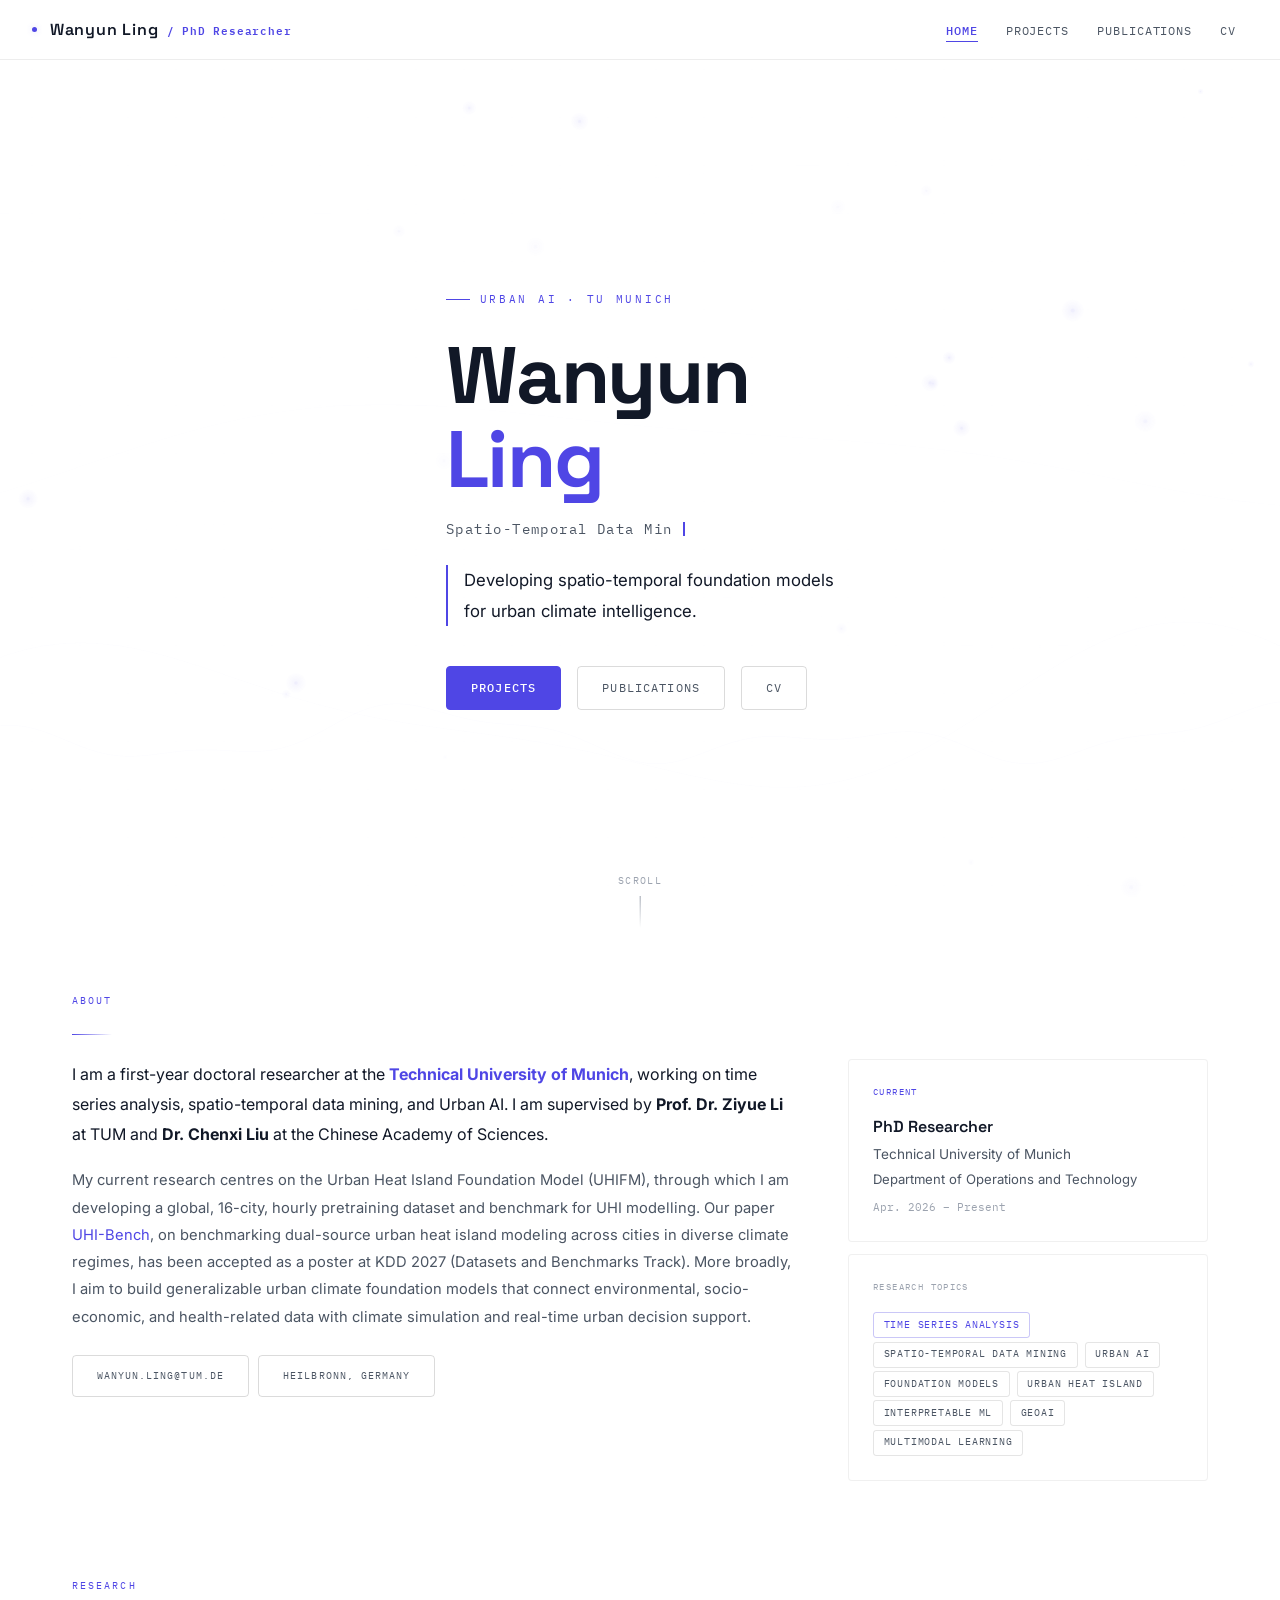
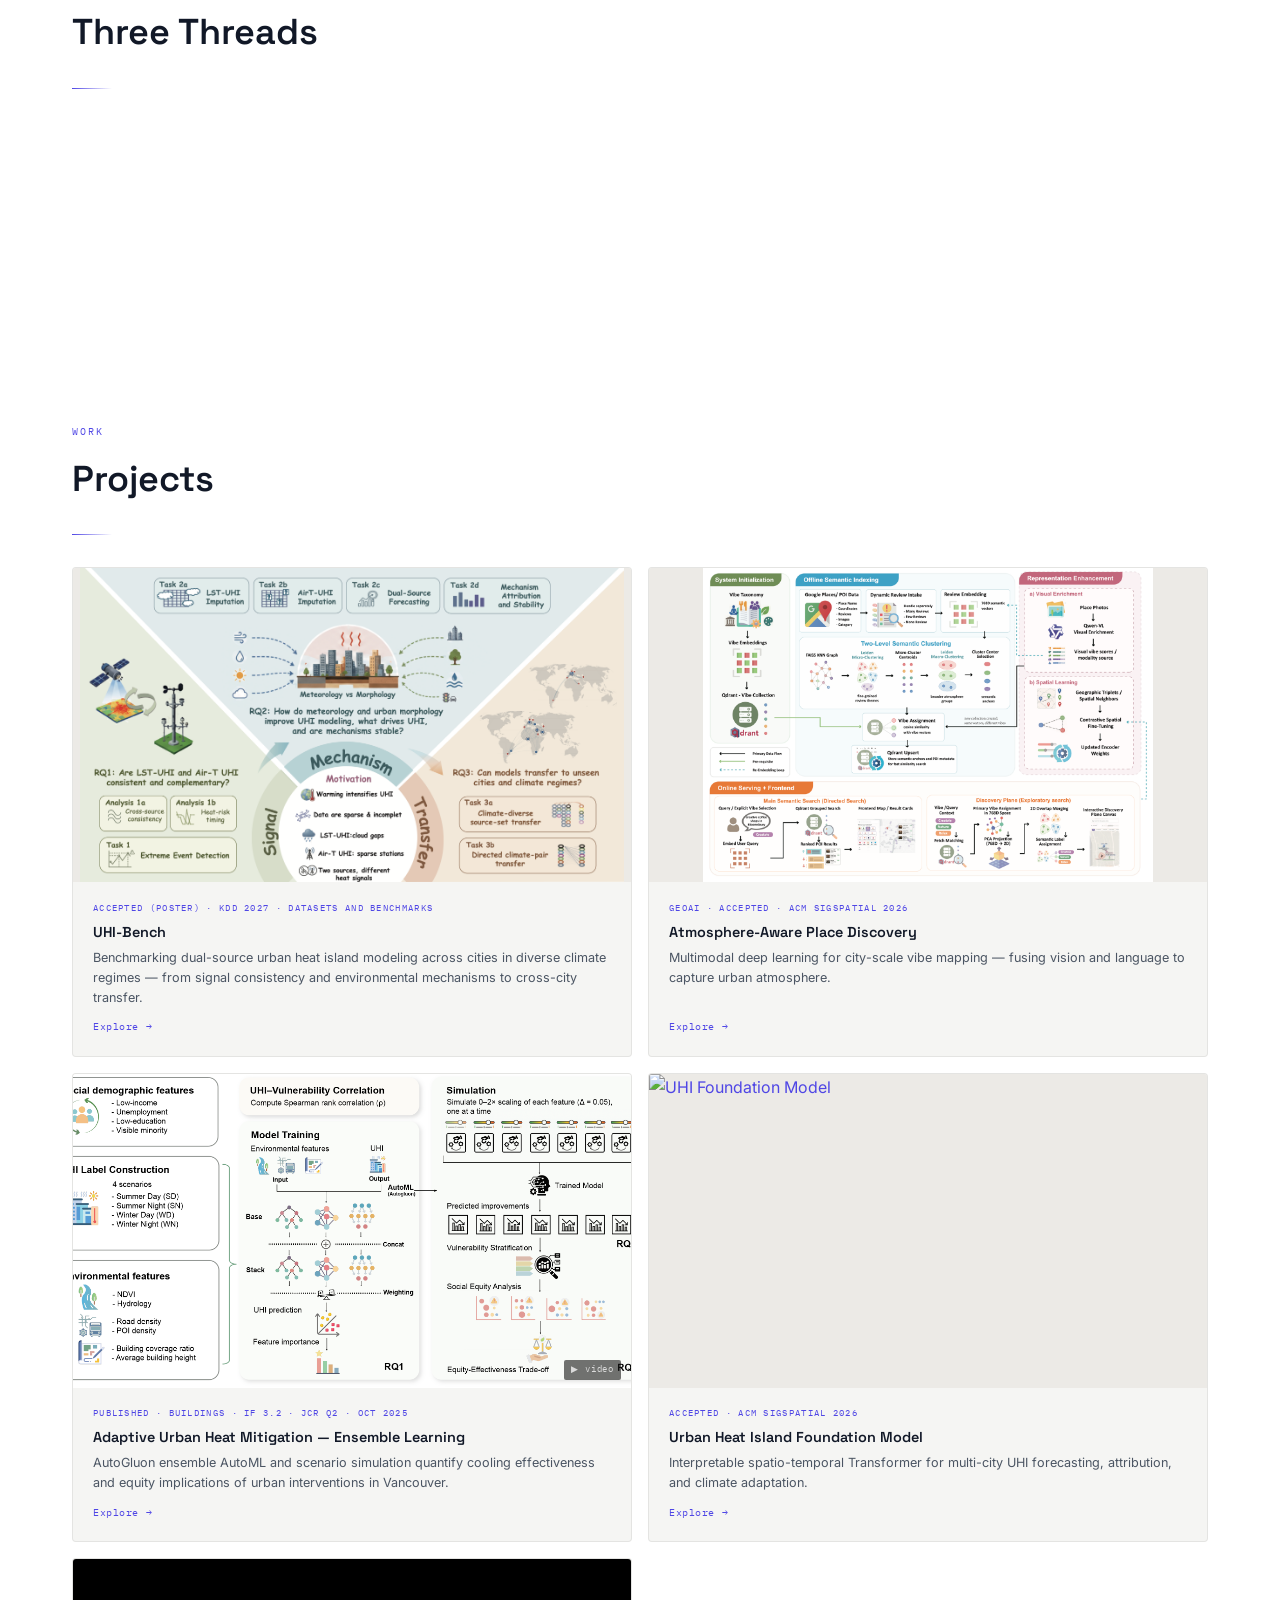
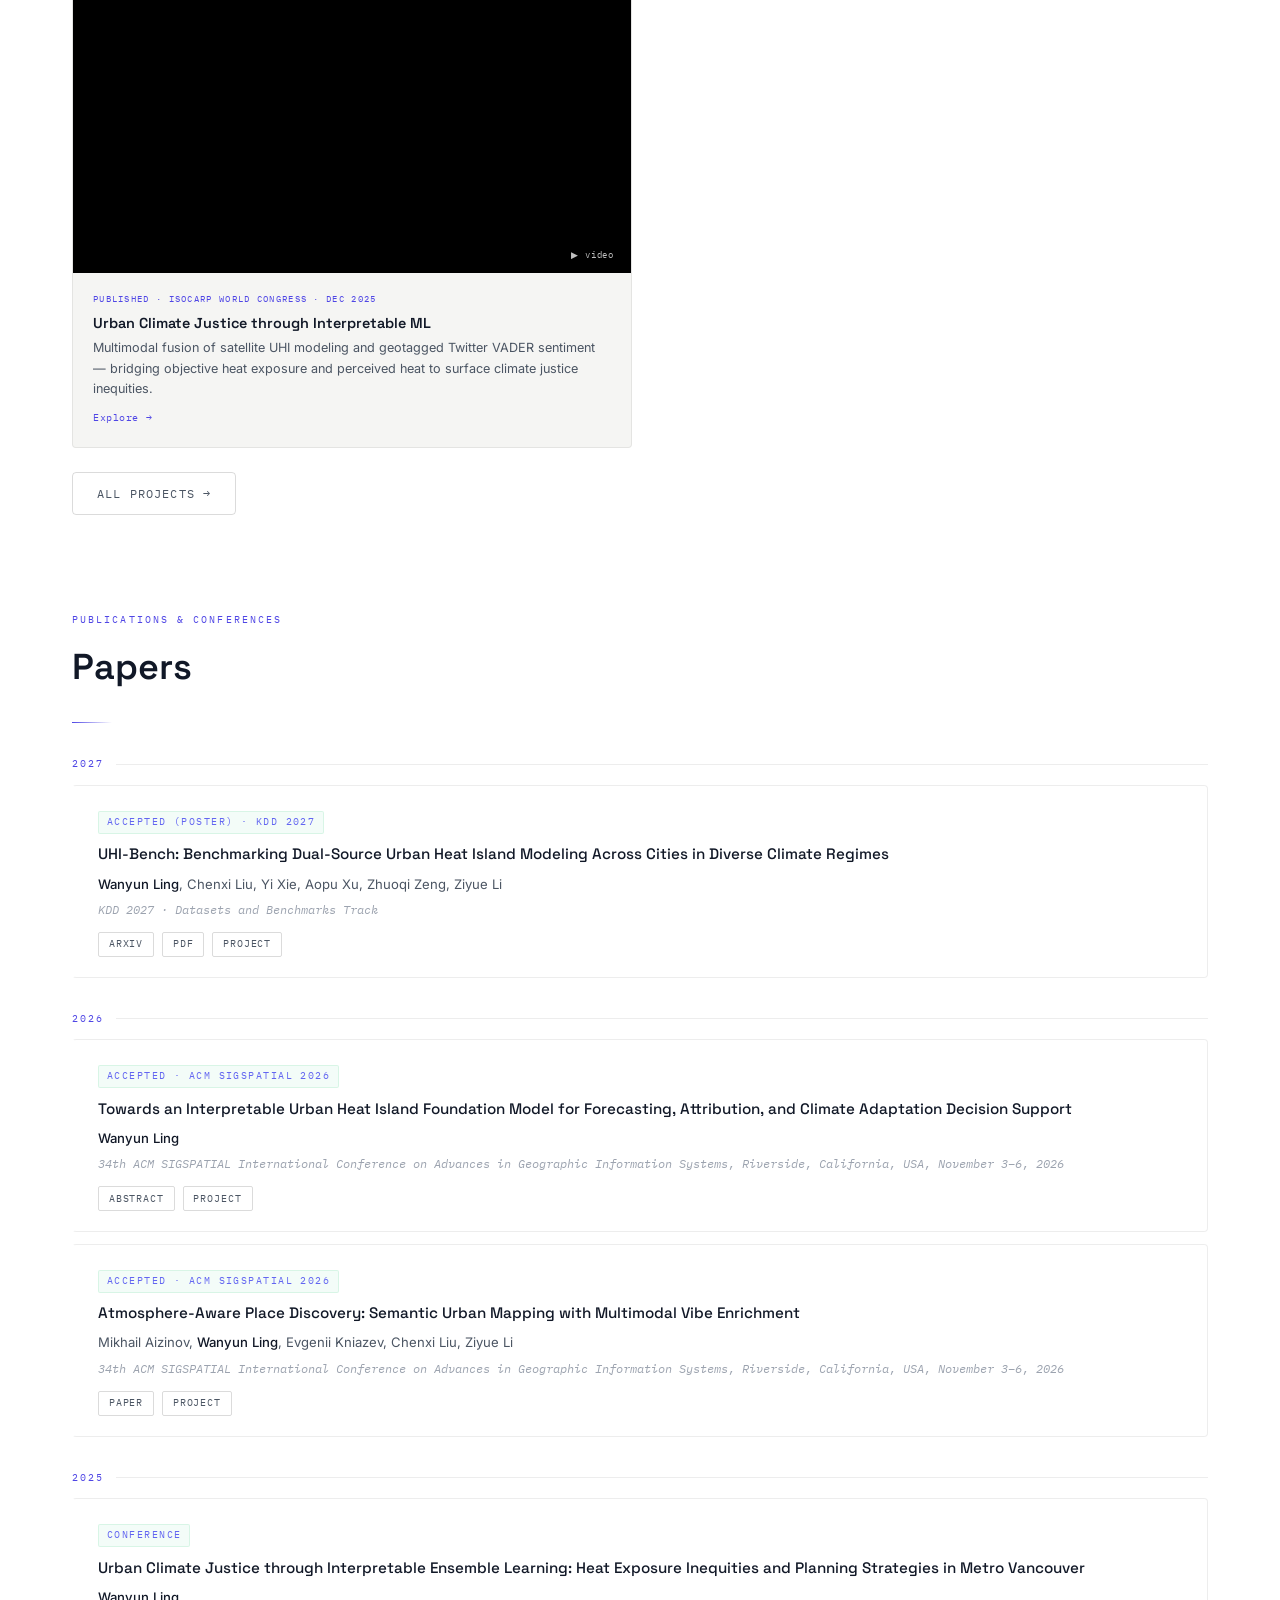
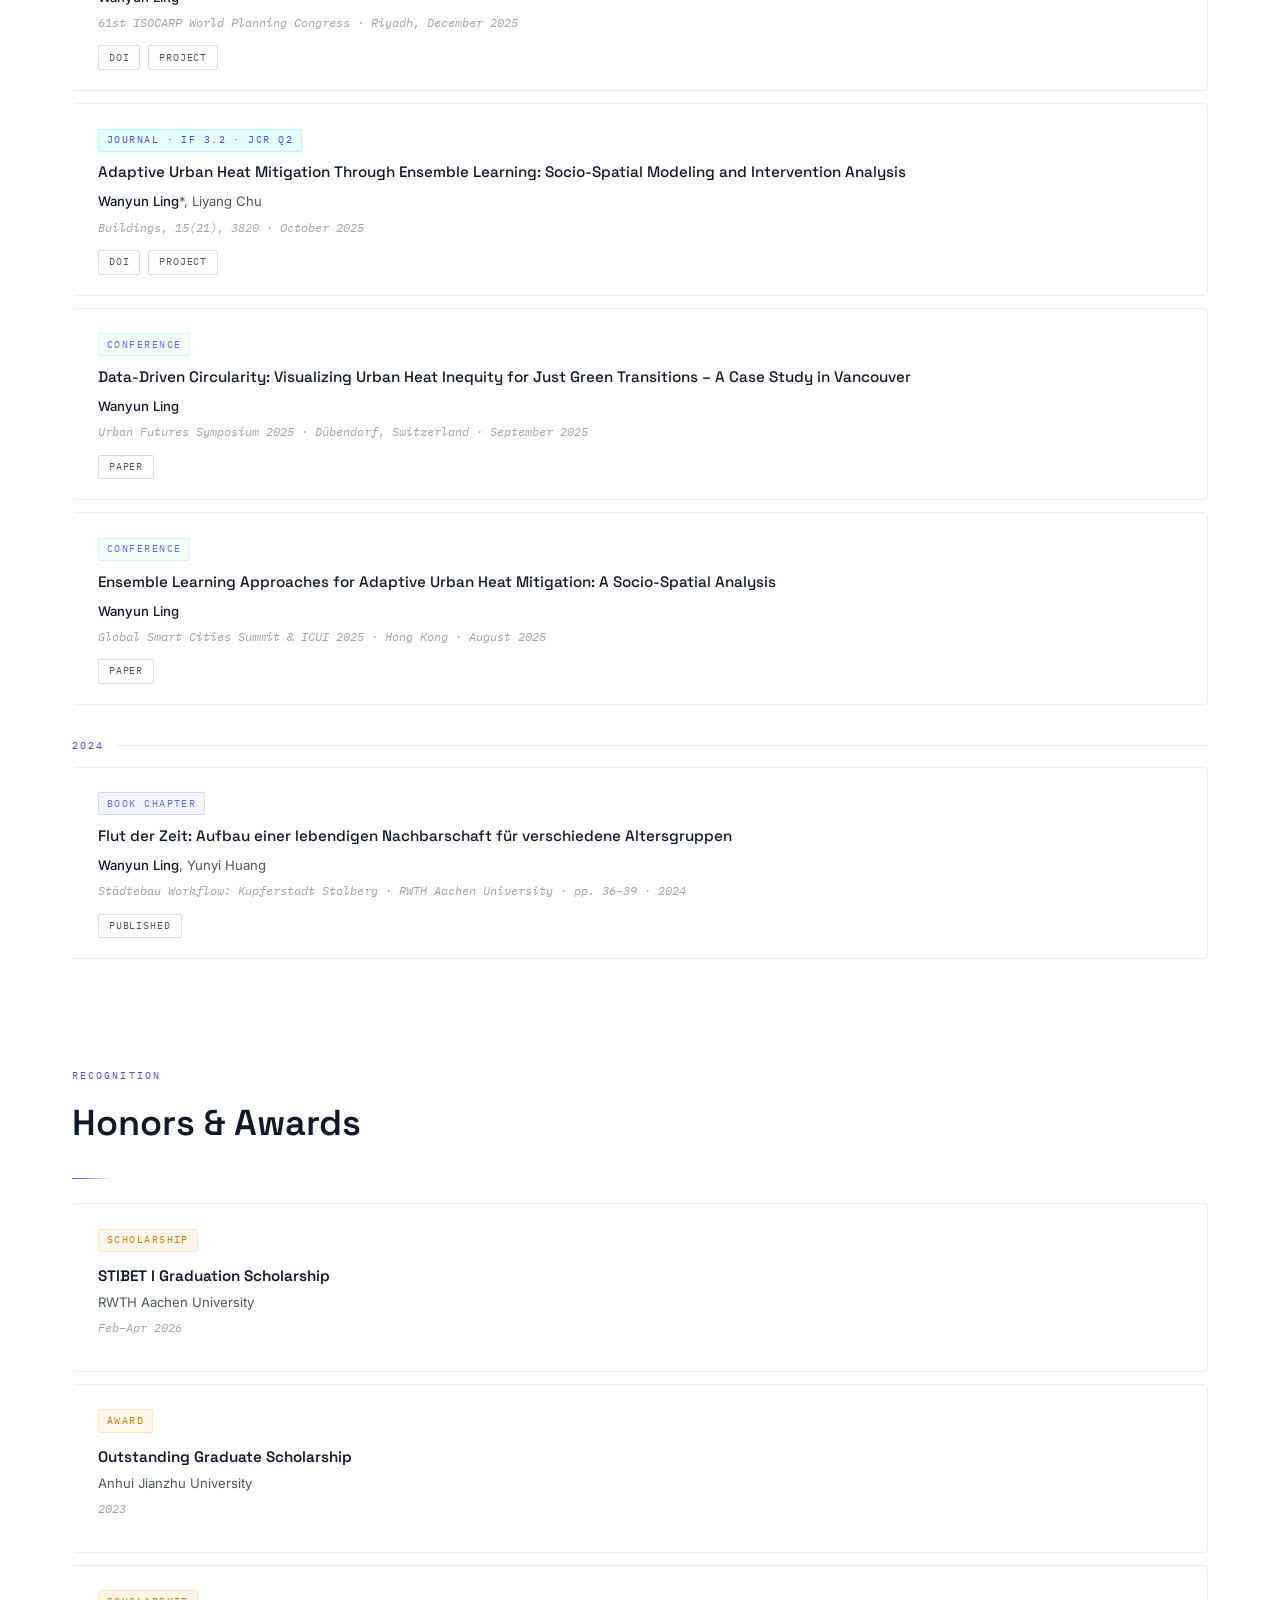
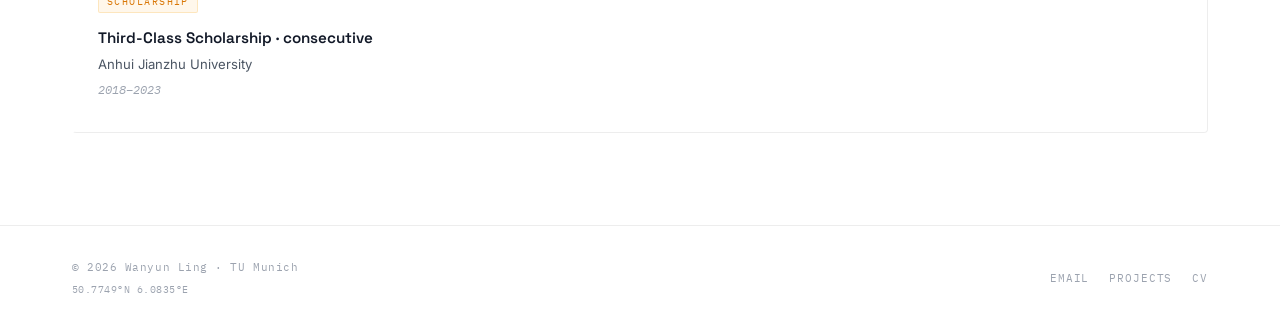
==== index.html @ 3cc1e206 "Add accepted KDD 2027 UHI-Bench paper and project figures" ====
<!DOCTYPE html>
<html lang="en">
<head>
  <meta charset="UTF-8" />
  <meta name="viewport" content="width=device-width, initial-scale=1.0" />
  <title>Wanyun Ling — Urban AI</title>
  <meta name="description" content="Wanyun Ling — PhD Researcher at TU Munich. GeoAI, Multimodal Spatio-Temporal Data Mining, Interpretable ML for Urban Climate." />
  <link rel="stylesheet" href="css/style.css" />
  <style>
    /* ── Typed cursor ────────────────────────────────────────────── */
    .cursor {
      display: inline-block;
      width: 2px;
      height: 1em;
      background: var(--cyan);
      margin-left: 2px;
      animation: blink 0.85s step-end infinite;
      vertical-align: text-bottom;
    }
    @keyframes blink { 0%,100%{opacity:1} 50%{opacity:0} }

    /* ── Research Areas Grid ────────────────────────────────────── */
    .area-grid {
      display: grid;
      grid-template-columns: repeat(3, 1fr);
      gap: .75rem;
      margin-top: 2rem;
    }
    .area-card {
      background: rgba(255,255,255,0.55);
      backdrop-filter: blur(6px);
      -webkit-backdrop-filter: blur(6px);
      border: 1px solid rgba(0,0,0,0.06);
      border-radius: 6px;
      padding: 1.75rem;
      position: relative;
      overflow: hidden;
      transition: background var(--transition), box-shadow var(--transition);
    }
    .area-card::before {
      content:'';
      position:absolute;
      top:0;left:0;right:0;
      height:2px;
      background:linear-gradient(90deg,var(--cyan),transparent);
      opacity:0;
      transition:opacity var(--transition);
    }
    .area-card:hover{background:rgba(255,255,255,0.85);box-shadow:0 4px 20px rgba(0,0,0,0.06);}
    .area-card:hover::before{opacity:1;}
    .area-num{font-family:var(--font-mono);font-size:0.6rem;color:var(--cyan);letter-spacing:.15em;margin-bottom:.75rem;}
    .area-card h3{font-family:var(--font-head);font-size:.95rem;font-weight:600;color:var(--text);margin-bottom:.5rem;}
    .area-card p{font-size:.82rem;color:var(--text-sub);line-height:1.65;}

    /* ── Feature Cards ──────────────────────────────────────────── */
    .feature-grid {
      display: grid;
      grid-template-columns: 1fr 1fr;
      gap: 1rem;
      margin-top: 2rem;
    }
    .feature-card {
      background: var(--surface);
      border: 1px solid var(--border);
      border-radius: var(--radius);
      overflow: hidden;
      transition: border-color var(--transition), transform var(--transition);
      text-decoration: none;
      display: flex;
      flex-direction: column;
    }
    .feature-card:hover {
      border-color: var(--border2);
      transform: translateY(-3px);
    }
    .feature-media {
      width: 100%;
      aspect-ratio: 16 / 9;
      overflow: hidden;
      background: var(--surface2);
      position: relative;
    }
    .feature-media img {
      width: 100%;
      height: 100%;
      object-fit: contain;
      display: block;
      transition: filter 0.3s;
    }
    .feature-card:hover .feature-media img { filter: saturate(1.05); }
    .feature-media video {
      width: 100%;
      height: 100%;
      object-fit: cover;
      display: block;
      background: #000;
      pointer-events: none;
    }
    .video-badge {
      position: absolute;
      bottom: 0.5rem;
      right: 0.6rem;
      font-family: var(--font-mono);
      font-size: 0.55rem;
      letter-spacing: 0.1em;
      background: rgba(0,0,0,0.55);
      color: rgba(255,255,255,0.75);
      padding: 0.15rem 0.45rem;
      border-radius: 2px;
    }
    .feature-body {
      padding: 1.1rem 1.25rem 1.25rem;
      flex: 1;
      display: flex;
      flex-direction: column;
    }
    .feature-tag {
      font-family: var(--font-mono);
      font-size: 0.58rem;
      letter-spacing: 0.14em;
      text-transform: uppercase;
      color: var(--cyan);
      margin-bottom: 0.4rem;
    }
    .feature-card h3 {
      font-family: var(--font-head);
      font-size: 0.9rem;
      font-weight: 600;
      color: var(--text);
      line-height: 1.4;
      margin-bottom: 0.35rem;
    }
    .feature-card p {
      font-size: 0.79rem;
      color: var(--text-sub);
      line-height: 1.6;
      flex: 1;
    }
    .feature-arrow {
      display: inline-flex;
      align-items: center;
      gap: 0.3rem;
      font-family: var(--font-mono);
      font-size: 0.6rem;
      letter-spacing: 0.06em;
      color: var(--cyan);
      margin-top: 0.7rem;
      transition: gap var(--transition);
    }
    .feature-card:hover .feature-arrow { gap: 0.55rem; }

    /* ── Full Publication List ──────────────────────────────────── */
    .pub-year-label {
      font-family: var(--font-mono);
      font-size: 0.65rem;
      letter-spacing: 0.2em;
      text-transform: uppercase;
      color: var(--cyan);
      margin: 2rem 0 0.75rem;
      display: flex;
      align-items: center;
      gap: 0.75rem;
    }
    .pub-year-label::after {
      content:'';
      flex:1;
      height:1px;
      background:var(--border);
    }

    /* ── Static keyword tags (no hover/click interaction) ─────── */
    .chip--tag {
      font-family: var(--font-mono);
      font-size: 0.62rem;
      letter-spacing: 0.08em;
      text-transform: uppercase;
      padding: 0.22rem 0.6rem;
      border: 1px solid rgba(0,0,0,0.1);
      border-radius: 3px;
      color: var(--text-sub);
      background: transparent;
      cursor: default;
      display: inline-block;
      margin: 0.2rem 0.2rem 0 0;
    }
    .chip--tag.accent {
      border-color: rgba(79,70,229,0.3);
      color: var(--cyan);
    }

    /* ── Responsive ──────────────────────────────────────────────── */
    @media (max-width: 900px) {
      .area-grid    { grid-template-columns: 1fr 1fr; }
      .feature-grid { grid-template-columns: 1fr; }
    }
    @media (max-width: 600px) {
      .area-grid { grid-template-columns: 1fr; }
    }
  </style>
</head>
<body>
<canvas id="bg-canvas"></canvas>

<!-- ── Navigation ──────────────────────────────────────────────── -->
<nav class="nav">
  <div class="nav-logo">
    <span class="nav-dot"></span>
    Wanyun Ling
    <span>/ PhD Researcher</span>
  </div>
  <ul class="nav-links">
    <li><a href="index.html" class="active">Home</a></li>
    <li><a href="projects.html">Projects</a></li>
    <li><a href="#publications">Publications</a></li>
    <li><a href="cv.html">CV</a></li>
  </ul>
  <button class="nav-toggle" aria-label="Menu">
    <span></span><span></span><span></span>
  </button>
</nav>

<main>

<!-- ── Hero ─────────────────────────────────────────────────────── -->
<section class="hero section">
  <div class="container">
    <div class="hero-content">

      <div class="hero-tag">Urban AI · TU Munich</div>

      <h1 class="hero-name">Wanyun<br><em>Ling</em></h1>

      <div class="hero-role">
        <span id="hero-typed"></span><span class="cursor"></span>
      </div>

      <p class="hero-tagline">
        Developing spatio-temporal foundation models<br>for urban climate intelligence.
      </p>

      <div class="hero-cta">
        <a href="projects.html" class="btn btn--primary">Projects</a>
        <a href="#publications" class="btn btn--ghost">Publications</a>
        <a href="cv.html" class="btn btn--ghost">CV</a>
      </div>

    </div>
  </div>
  <div class="scroll-hint">SCROLL</div>
</section>

<!-- ── About ─────────────────────────────────────────────────────── -->
<section class="section" style="padding-top:2rem;">
  <div class="container">
    <div class="section-label">About</div>
    <div class="section-divider"></div>

    <div style="display:grid;grid-template-columns:1fr 360px;gap:3.5rem;align-items:start;">
      <div>
        <p style="font-size:1rem;line-height:1.9;color:var(--text);margin-bottom:1.1rem;">
          I am a first-year doctoral researcher at the <strong style="color:var(--cyan)">Technical University of Munich</strong>,
          working on time series analysis, spatio-temporal data mining, and Urban AI.
          I am supervised by <strong>Prof. Dr. Ziyue Li</strong> at TUM and <strong>Dr. Chenxi Liu</strong> at the Chinese Academy of Sciences.
        </p>
        <p style="font-size:.92rem;line-height:1.85;color:var(--text-sub);">
          My current research centres on the Urban Heat Island Foundation Model (UHIFM), through which I am developing a global, 16-city, hourly pretraining dataset and benchmark for UHI modelling. Our paper <a href="projects.html#uhi-bench">UHI-Bench</a>, on benchmarking dual-source urban heat island modeling across cities in diverse climate regimes, has been accepted as a poster at KDD 2027 (Datasets and Benchmarks Track). More broadly, I aim to build generalizable urban climate foundation models that connect environmental, socio-economic, and health-related data with climate simulation and real-time urban decision support.
        </p>
        <div style="margin-top:1.5rem;display:flex;gap:.6rem;flex-wrap:wrap;">
          <a href="mailto:wanyun.ling@tum.de" class="btn btn--ghost" style="font-size:.65rem;">
            wanyun.ling@tum.de
          </a>
          <span class="btn btn--ghost" style="font-size:.65rem;cursor:default;">Heilbronn, Germany</span>
        </div>
      </div>

      <div>
        <div style="background:rgba(255,255,255,0.55);backdrop-filter:blur(6px);-webkit-backdrop-filter:blur(6px);border:1px solid rgba(0,0,0,0.06);border-radius:var(--radius);padding:1.5rem;margin-bottom:.75rem;">
          <div style="font-family:var(--font-mono);font-size:.58rem;letter-spacing:.15em;text-transform:uppercase;color:var(--cyan);margin-bottom:.85rem;">Current</div>
          <div style="font-family:var(--font-head);font-weight:600;color:var(--text);margin-bottom:.2rem;">PhD Researcher</div>
          <div style="font-size:.85rem;color:var(--text-sub);">Technical University of Munich</div>
          <div style="font-size:.82rem;color:var(--text-sub);margin-top:.1rem;">Department of Operations and Technology</div>
          <div style="font-family:var(--font-mono);font-size:.7rem;color:var(--text-dim);margin-top:.5rem;">Apr. 2026 – Present</div>
        </div>
        <div style="background:rgba(255,255,255,0.55);backdrop-filter:blur(6px);-webkit-backdrop-filter:blur(6px);border:1px solid rgba(0,0,0,0.06);border-radius:var(--radius);padding:1.5rem;">
          <div style="font-family:var(--font-mono);font-size:.58rem;letter-spacing:.15em;text-transform:uppercase;color:var(--text-dim);margin-bottom:.85rem;">Research Topics</div>
          <div>
            <span class="chip--tag accent">Time Series Analysis</span>
            <span class="chip--tag">Spatio-Temporal Data Mining</span>
            <span class="chip--tag">Urban AI</span>
            <span class="chip--tag">Foundation Models</span>
            <span class="chip--tag">Urban Heat Island</span>
            <span class="chip--tag">Interpretable ML</span>
            <span class="chip--tag">GeoAI</span>
            <span class="chip--tag">Multimodal Learning</span>
          </div>
        </div>
      </div>
    </div>
  </div>
</section>

<!-- ── Research Threads ───────────────────────────────────────────── -->
<section class="section" style="padding-top:1rem;">
  <div class="container">
    <div class="section-label">Research</div>
    <h2 class="section-title">Three Threads</h2>
    <div class="section-divider"></div>

    <div class="area-grid">
      <div class="area-card fade-in">
        <div class="area-num">01 ·</div>
        <h3>Spatio-Temporal Foundation Models</h3>
        <p>Foundation-model-based methods for hourly urban climate forecasting, attribution, and cross-city transfer — centred on the Urban Heat Island Foundation Model (UHIFM).</p>
      </div>
      <div class="area-card fade-in">
        <div class="area-num">02 ·</div>
        <h3>Interpretable Urban Climate AI</h3>
        <p>Interpretable ML for urban heat exposure, climate equity, and adaptive mitigation strategies — linking SHAP attribution, scenario simulation, and Bayesian optimisation.</p>
      </div>
      <div class="area-card fade-in">
        <div class="area-num">03 ·</div>
        <h3>Multimodal Urban Understanding</h3>
        <p>Semantic urban mapping, POI retrieval, and vibe-aware place discovery from spatial, textual, and visual signals — beyond category-based urban classification.</p>
      </div>
    </div>
  </div>
</section>

<!-- ── Current Projects ───────────────────────────────────────────── -->
<section class="section" style="padding-top:1rem;">
  <div class="container">
    <div class="section-label">Work</div>
    <h2 class="section-title">Projects</h2>
    <div class="section-divider"></div>

    <div class="feature-grid">

      <!-- UHI-Bench: benchmark overview -->
      <a href="projects.html#uhi-bench" class="feature-card fade-in">
        <div class="feature-media">
          <img src="project/uhi-bench/benchmark-overview.png" alt="UHI-Bench framework: signal, mechanism, and cross-city transfer" width="4992" height="2879" loading="lazy" decoding="async" />
        </div>
        <div class="feature-body">
          <div class="feature-tag">Accepted (Poster) · KDD 2027 · Datasets and Benchmarks</div>
          <h3>UHI-Bench</h3>
          <p>Benchmarking dual-source urban heat island modeling across cities in diverse climate regimes — from signal consistency and environmental mechanisms to cross-city transfer.</p>
          <span class="feature-arrow">Explore →</span>
        </div>
      </a>


      <!-- Sigspatial: image cover -->
      <a href="projects.html#sigspatial" class="feature-card fade-in">
        <div class="feature-media">
          <img src="project/Sigspatial_2026/Images/figure2.png" alt="System Architecture" loading="lazy" />
        </div>
        <div class="feature-body">
          <div class="feature-tag">GeoAI · Accepted · ACM SIGSPATIAL 2026</div>
          <h3>Atmosphere-Aware Place Discovery</h3>
          <p>Multimodal deep learning for city-scale vibe mapping — fusing vision and language to capture urban atmosphere.</p>
          <span class="feature-arrow">Explore →</span>
        </div>
      </a>

      <!-- Buildings Journal: video cover -->
      <a href="projects.html#buildings" class="feature-card fade-in">
        <div class="feature-media" style="background:#000;">
          <video autoplay muted loop playsinline preload="auto"
            poster="project/buildings/buildings-3893714-for 2nd proofreading/images/media/image1.png">
            <source src="project/buildings/intro_preview.mp4" type="video/mp4" />
          </video>
          <span class="video-badge">▶ video</span>
        </div>
        <div class="feature-body">
          <div class="feature-tag">Published · Buildings · IF 3.2 · JCR Q2 · Oct 2025</div>
          <h3>Adaptive Urban Heat Mitigation — Ensemble Learning</h3>
          <p>AutoGluon ensemble AutoML and scenario simulation quantify cooling effectiveness and equity implications of urban interventions in Vancouver.</p>
          <span class="feature-arrow">Explore →</span>
        </div>
      </a>

      <!-- ECMLPKDD: image cover -->
      <a href="projects.html#uhifm" class="feature-card fade-in">
        <div class="feature-media">
          <img src="project/ecmlpkdd/draft_1/UHIFMroadmap.png" alt="UHI Foundation Model" loading="lazy" />
        </div>
        <div class="feature-body">
          <div class="feature-tag">Accepted · ACM SIGSPATIAL 2026</div>
          <h3>Urban Heat Island Foundation Model</h3>
          <p>Interpretable spatio-temporal Transformer for multi-city UHI forecasting, attribution, and climate adaptation.</p>
          <span class="feature-arrow">Explore →</span>
        </div>
      </a>

      <!-- ISOCARP: video cover -->
      <a href="projects.html#isocarp" class="feature-card fade-in">
        <div class="feature-media" style="background:#000;">
          <video autoplay muted loop playsinline preload="auto"
            poster="project/ISOCARP/images/image6.png">
            <source src="project/ISOCARP/isocarp_preview.mp4" type="video/mp4" />
          </video>
          <span class="video-badge">▶ video</span>
        </div>
        <div class="feature-body">
          <div class="feature-tag">Published · ISOCARP World Congress · Dec 2025</div>
          <h3>Urban Climate Justice through Interpretable ML</h3>
          <p>Multimodal fusion of satellite UHI modeling and geotagged Twitter VADER sentiment — bridging objective heat exposure and perceived heat to surface climate justice inequities.</p>
          <span class="feature-arrow">Explore →</span>
        </div>
      </a>

    </div>

    <div style="margin-top:1.5rem;">
      <a href="projects.html" class="btn btn--ghost">All Projects →</a>
    </div>
  </div>
</section>

<!-- ── Publications ───────────────────────────────────────────────── -->
<section id="publications" class="section" style="padding-top:1rem;">
  <div class="container">
    <div class="section-label">Publications &amp; Conferences</div>
    <h2 class="section-title">Papers</h2>
    <div class="section-divider"></div>

    <!-- 2027 -->
    <div class="pub-year-label">2027</div>

    <div class="pub-item fade-in">
      <span class="pub-status pub-status--conference">Accepted (Poster) · KDD 2027</span>
      <h3><a href="https://arxiv.org/abs/2608.23857" target="_blank" rel="noopener noreferrer">UHI-Bench: Benchmarking Dual-Source Urban Heat Island Modeling Across Cities in Diverse Climate Regimes</a></h3>
      <div class="pub-authors"><strong>Wanyun Ling</strong>, Chenxi Liu, Yi Xie, Aopu Xu, Zhuoqi Zeng, Ziyue Li</div>
      <div class="pub-venue">KDD 2027 · Datasets and Benchmarks Track</div>
      <div class="pub-links">
        <a href="https://arxiv.org/abs/2608.23857" class="pub-link" target="_blank" rel="noopener noreferrer">arXiv</a>
        <a href="https://arxiv.org/pdf/2608.23857" class="pub-link" target="_blank" rel="noopener noreferrer">PDF</a>
        <a href="projects.html#uhi-bench" class="pub-link">Project</a>
      </div>
    </div>

    <!-- 2026 -->
    <div class="pub-year-label">2026</div>

    <div class="pub-item fade-in">
      <span class="pub-status pub-status--conference">Accepted · ACM SIGSPATIAL 2026</span>
      <h3>
        <a href="project/ecmlpkdd/draft_1/phd_forum_wyl.pdf" target="_blank">
          Towards an Interpretable Urban Heat Island Foundation Model for Forecasting, Attribution, and Climate Adaptation Decision Support
        </a>
      </h3>
      <div class="pub-authors"><strong>Wanyun Ling</strong></div>
      <div class="pub-venue">34th ACM SIGSPATIAL International Conference on Advances in Geographic Information Systems, Riverside, California, USA, November 3–6, 2026</div>
      <div class="pub-links">
        <a href="project/ecmlpkdd/draft_1/phd_forum_wyl.pdf" class="pub-link" target="_blank">Abstract</a>
        <a href="projects.html#uhifm" class="pub-link">Project</a>
      </div>
    </div>

    <div class="pub-item fade-in">
      <span class="pub-status pub-status--conference">Accepted · ACM SIGSPATIAL 2026</span>
      <h3>
        <a href="https://drive.google.com/file/d/1l4DxY0H1txNwYJ2k7t5cOeqkdhuh2-Ky/view?usp=sharing" target="_blank">
          Atmosphere-Aware Place Discovery: Semantic Urban Mapping with Multimodal Vibe Enrichment
        </a>
      </h3>
      <div class="pub-authors">Mikhail Aizinov, <strong>Wanyun Ling</strong>, Evgenii Kniazev, Chenxi Liu, Ziyue Li</div>
      <div class="pub-venue">34th ACM SIGSPATIAL International Conference on Advances in Geographic Information Systems, Riverside, California, USA, November 3–6, 2026</div>
      <div class="pub-links">
        <a href="https://drive.google.com/file/d/1l4DxY0H1txNwYJ2k7t5cOeqkdhuh2-Ky/view?usp=sharing" class="pub-link" target="_blank">Paper</a>
        <a href="projects.html#sigspatial" class="pub-link">Project</a>
      </div>
    </div>

    <!-- 2025 -->
    <div class="pub-year-label">2025</div>

    <div class="pub-item fade-in">
      <span class="pub-status pub-status--conference">Conference</span>
      <h3>
        <a href="https://doi.org/10.47472/VTngcBRh" target="_blank">
          Urban Climate Justice through Interpretable Ensemble Learning: Heat Exposure Inequities and Planning Strategies in Metro Vancouver
        </a>
      </h3>
      <div class="pub-authors"><strong>Wanyun Ling</strong></div>
      <div class="pub-venue">61st ISOCARP World Planning Congress · Riyadh, December 2025</div>
      <div class="pub-links">
        <a href="https://doi.org/10.47472/VTngcBRh" class="pub-link" target="_blank">DOI</a>
        <a href="projects.html#isocarp" class="pub-link">Project</a>
      </div>
    </div>

    <div class="pub-item fade-in">
      <span class="pub-status pub-status--published">Journal · IF 3.2 · JCR Q2</span>
      <h3>
        <a href="https://doi.org/10.3390/buildings15213820" target="_blank">
          Adaptive Urban Heat Mitigation Through Ensemble Learning: Socio-Spatial Modeling and Intervention Analysis
        </a>
      </h3>
      <div class="pub-authors"><strong>Wanyun Ling</strong>*, Liyang Chu</div>
      <div class="pub-venue">Buildings, 15(21), 3820 · October 2025</div>
      <div class="pub-links">
        <a href="https://doi.org/10.3390/buildings15213820" class="pub-link" target="_blank">DOI</a>
        <a href="projects.html#buildings" class="pub-link">Project</a>
      </div>
    </div>

    <div class="pub-item fade-in">
      <span class="pub-status pub-status--conference">Conference</span>
      <h3>
        <a href="https://drive.google.com/file/d/1XEeXJ6phXpbKPXO7Ly1LzIKCK3nIzsDy/view?usp=sharing" target="_blank">
          Data-Driven Circularity: Visualizing Urban Heat Inequity for Just Green Transitions – A Case Study in Vancouver
        </a>
      </h3>
      <div class="pub-authors"><strong>Wanyun Ling</strong></div>
      <div class="pub-venue">Urban Futures Symposium 2025 · Dübendorf, Switzerland · September 2025</div>
      <div class="pub-links">
        <a href="https://drive.google.com/file/d/1XEeXJ6phXpbKPXO7Ly1LzIKCK3nIzsDy/view?usp=sharing" class="pub-link" target="_blank">Paper</a>
      </div>
    </div>

    <div class="pub-item fade-in">
      <span class="pub-status pub-status--conference">Conference</span>
      <h3>
        <a href="https://drive.google.com/file/d/1juG5wv_VQWsFcpZoT_dI-lWEGvm11koB/view?usp=sharing" target="_blank">
          Ensemble Learning Approaches for Adaptive Urban Heat Mitigation: A Socio-Spatial Analysis
        </a>
      </h3>
      <div class="pub-authors"><strong>Wanyun Ling</strong></div>
      <div class="pub-venue">Global Smart Cities Summit &amp; ICUI 2025 · Hong Kong · August 2025</div>
      <div class="pub-links">
        <a href="https://drive.google.com/file/d/1juG5wv_VQWsFcpZoT_dI-lWEGvm11koB/view?usp=sharing" class="pub-link" target="_blank">Paper</a>
      </div>
    </div>

    <!-- 2024 -->
    <div class="pub-year-label">2024</div>

    <div class="pub-item fade-in">
      <span class="pub-status" style="background:rgba(99,102,241,.08);color:#6366f1;border:1px solid rgba(99,102,241,.2);">Book Chapter</span>
      <h3>
        <a href="https://tcr.rwth-aachen.de/wp-content/uploads/2024/07/Workflow05KupferstadtStolberg-compressed.pdf" target="_blank">
          Flut der Zeit: Aufbau einer lebendigen Nachbarschaft für verschiedene Altersgruppen
        </a>
      </h3>
      <div class="pub-authors"><strong>Wanyun Ling</strong>, Yunyi Huang</div>
      <div class="pub-venue">Städtebau Workflow: Kupferstadt Stolberg · RWTH Aachen University · pp. 36–39 · 2024</div>
      <div class="pub-links">
        <a href="https://tcr.rwth-aachen.de/wp-content/uploads/2024/07/Workflow05KupferstadtStolberg-compressed.pdf" class="pub-link" target="_blank">Published</a>
      </div>
    </div>

  </div>
</section>

<!-- ── Honors & Awards ───────────────────────────────────────────────── -->
<section class="section" style="padding-top:1rem;">
  <div class="container">
    <div class="section-label">Recognition</div>
    <h2 class="section-title">Honors &amp; Awards</h2>
    <div class="section-divider"></div>

    <div class="pub-item fade-in">
      <span class="pub-status" style="background:rgba(245,158,11,.08);color:#d97706;border:1px solid rgba(245,158,11,.2);">Scholarship</span>
      <h3 style="font-size:.95rem;font-weight:600;color:var(--text);margin:.25rem 0 .2rem;">STIBET I Graduation Scholarship</h3>
      <div class="pub-authors">RWTH Aachen University</div>
      <div class="pub-venue">Feb–Apr 2026</div>
    </div>

    <div class="pub-item fade-in">
      <span class="pub-status" style="background:rgba(245,158,11,.08);color:#d97706;border:1px solid rgba(245,158,11,.2);">Award</span>
      <h3 style="font-size:.95rem;font-weight:600;color:var(--text);margin:.25rem 0 .2rem;">Outstanding Graduate Scholarship</h3>
      <div class="pub-authors">Anhui Jianzhu University</div>
      <div class="pub-venue">2023</div>
    </div>

    <div class="pub-item fade-in">
      <span class="pub-status" style="background:rgba(245,158,11,.08);color:#d97706;border:1px solid rgba(245,158,11,.2);">Scholarship</span>
      <h3 style="font-size:.95rem;font-weight:600;color:var(--text);margin:.25rem 0 .2rem;">Third-Class Scholarship · consecutive</h3>
      <div class="pub-authors">Anhui Jianzhu University</div>
      <div class="pub-venue">2018–2023</div>
    </div>

  </div>
</section>

<!-- ── Footer ─────────────────────────────────────────────────────── -->
<footer class="footer">
  <div class="container">
    <div class="footer-inner">
      <div>
        <div class="footer-copy">© 2026 Wanyun Ling · TU Munich</div>
        <div class="coord-display" style="margin-top:.3rem;"></div>
      </div>
      <div class="footer-links">
        <a href="mailto:wanyun.ling@tum.de">Email</a>
        <a href="projects.html">Projects</a>
        <a href="cv.html">CV</a>
      </div>
    </div>
  </div>
</footer>

</main>

<script src="js/main.js"></script>
<script>
/* ── Feature card videos: play on scroll into view ─────────── */
(function(){
  const vids = document.querySelectorAll('.feature-media video');
  if (!vids.length) return;
  const io = new IntersectionObserver((entries) => {
    entries.forEach(e => {
      if (e.isIntersecting) { e.target.play().catch(()=>{}); }
      else { e.target.pause(); }
    });
  }, { threshold: 0.25 });
  vids.forEach(v => { v.muted = true; io.observe(v); });
})();
</script>
<script>
/* ── Typed phrases ─────────────────────────────────────────── */
(function(){
  const el = document.getElementById('hero-typed');
  if (!el) return;
  const phrases = [
    'Spatio-Temporal Data Mining',
    'Interpretable Machine Learning',
    'Urban Climate Intelligence',
    'GeoAI & Spatial Analysis',
    'Multimodal Urban Learning',
  ];
  let pi=0,ci=0,del=false;
  function tick(){
    const cur=phrases[pi];
    if(!del){ el.textContent=cur.slice(0,++ci); if(ci===cur.length){del=true;setTimeout(tick,1800);return;} }
    else{ el.textContent=cur.slice(0,--ci); if(ci===0){del=false;pi=(pi+1)%phrases.length;} }
    setTimeout(tick,del?40:70);
  }
  setTimeout(tick,800);
})();
</script>
</body>
</html>
---- css/style.css ----
/* ============================================================
   Urban Latent Atlas — Main Stylesheet
   Fonts: Space Grotesk · Inter · IBM Plex Mono
   ============================================================ */

@import url('https://fonts.googleapis.com/css2?family=Space+Grotesk:wght@300;400;500;600;700&family=Inter:wght@300;400;500;600&family=IBM+Plex+Mono:wght@300;400;500&display=swap');

/* ── Variables ─────────────────────────────────────────────── */
:root {
  --bg:        #ffffff;
  --surface:   #f5f5f3;
  --surface2:  #eceae6;
  --border:    rgba(0, 0, 0, 0.07);
  --border2:   rgba(0, 0, 0, 0.14);

  --cyan:      #4f46e5;
  --cyan-dim:  rgba(79, 70, 229, 0.07);
  --cyan-glow: rgba(79, 70, 229, 0.18);
  --orange:    #7c3aed;
  --orange-dim:rgba(124, 58, 237, 0.07);

  --text:      #111827;
  --text-sub:  #4b5563;
  --text-dim:  #9ca3af;
  --text-mono: #6366f1;

  --font-head: 'Space Grotesk', sans-serif;
  --font-body: 'Inter', sans-serif;
  --font-mono: 'IBM Plex Mono', monospace;

  --nav-h: 60px;
  --radius: 4px;
  --transition: 0.25s ease;
}

/* Studio mode (Portfolio page) */
.studio-mode {
  --bg:        #f8f5f0;
  --surface:   #edeae4;
  --surface2:  #e2ddd6;
  --border:    rgba(0, 0, 0, 0.08);
  --border2:   rgba(0, 0, 0, 0.16);
  --text:      #1a1a1a;
  --text-sub:  #555;
  --text-dim:  #999;
  --text-mono: #7a5c44;
  --cyan:      #4f46e5;
  --cyan-dim:  rgba(79, 70, 229, 0.07);
  --orange:    #7c3aed;
  --orange-dim:rgba(124, 58, 237, 0.07);
}

/* ── Reset ─────────────────────────────────────────────────── */
*, *::before, *::after { box-sizing: border-box; margin: 0; padding: 0; }

html {
  scroll-behavior: smooth;
  font-size: 16px;
}

body {
  background: var(--bg);
  color: var(--text);
  font-family: var(--font-body);
  line-height: 1.7;
  min-height: 100vh;
  overflow-x: hidden;
  transition: background var(--transition), color var(--transition);
}

a { color: var(--cyan); text-decoration: none; transition: color var(--transition); }
a:hover { color: var(--orange); }

img { max-width: 100%; display: block; }

/* ── Canvas Background ──────────────────────────────────────── */
#bg-canvas {
  position: fixed;
  inset: 0;
  z-index: 0;
  pointer-events: none;
  opacity: 0.18;
}

/* ── Navigation ─────────────────────────────────────────────── */
.nav {
  position: fixed;
  top: 0; left: 0; right: 0;
  height: var(--nav-h);
  z-index: 100;
  background: rgba(255, 255, 255, 0.92);
  backdrop-filter: blur(16px);
  border-bottom: 1px solid var(--border);
  display: flex;
  align-items: center;
  justify-content: space-between;
  padding: 0 2rem;
}

.nav-logo {
  font-family: var(--font-head);
  font-size: 1rem;
  font-weight: 600;
  letter-spacing: 0.05em;
  color: var(--text);
  display: flex;
  align-items: center;
  gap: 0.5rem;
}

.nav-logo span {
  color: var(--cyan);
  font-family: var(--font-mono);
  font-size: 0.7rem;
}

.nav-links {
  display: flex;
  align-items: center;
  gap: 0.25rem;
  list-style: none;
}

.nav-links a {
  font-family: var(--font-mono);
  font-size: 0.72rem;
  font-weight: 400;
  color: var(--text-sub);
  letter-spacing: 0.08em;
  text-transform: uppercase;
  padding: 0.4rem 0.75rem;
  border-radius: var(--radius);
  position: relative;
  transition: color var(--transition);
}

.nav-links a::after {
  content: '';
  position: absolute;
  bottom: 2px; left: 50%; right: 50%;
  height: 1px;
  background: var(--cyan);
  transition: left var(--transition), right var(--transition);
}

.nav-links a:hover,
.nav-links a.active {
  color: var(--text);
}

.nav-links a:hover::after,
.nav-links a.active::after {
  left: 0.75rem; right: 0.75rem;
}

.nav-links a.active {
  color: var(--cyan);
  font-weight: 500;
}

.nav-dot {
  width: 5px; height: 5px;
  border-radius: 50%;
  background: var(--cyan);
  box-shadow: 0 0 6px var(--cyan-glow);
  display: inline-block;
  margin-right: 0.3rem;
  animation: pulse 2s infinite;
}

@keyframes pulse {
  0%, 100% { opacity: 1; }
  50% { opacity: 0.3; }
}

/* Hamburger */
.nav-toggle {
  display: none;
  flex-direction: column;
  gap: 4px;
  cursor: pointer;
  padding: 4px;
}

.nav-toggle span {
  display: block;
  width: 22px; height: 1.5px;
  background: var(--text);
  transition: var(--transition);
}

/* ── Main Content Wrapper ───────────────────────────────────── */
main {
  position: relative;
  z-index: 1;
  padding-top: var(--nav-h);
}

/* ── Section Base ───────────────────────────────────────────── */
.section {
  padding: 5rem 0;
}

.container {
  max-width: 1200px;
  margin: 0 auto;
  padding: 0 2rem;
}

.container--wide {
  max-width: 1280px;
  margin: 0 auto;
  padding: 0 2rem;
}

/* ── Section Header ─────────────────────────────────────────── */
.section-label {
  font-family: var(--font-mono);
  font-size: 0.65rem;
  letter-spacing: 0.2em;
  text-transform: uppercase;
  color: var(--cyan);
  margin-bottom: 0.5rem;
}

.section-title {
  font-family: var(--font-head);
  font-size: clamp(1.5rem, 3vw, 2.25rem);
  font-weight: 600;
  color: var(--text);
  margin-bottom: 0.5rem;
}

.section-sub {
  color: var(--text-sub);
  font-size: 0.95rem;
  max-width: 560px;
}

.section-divider {
  width: 40px; height: 1px;
  background: linear-gradient(90deg, var(--cyan), transparent);
  margin: 1.5rem 0;
}

/* ── Hero (Home) ────────────────────────────────────────────── */
.hero {
  min-height: 100vh;
  display: flex;
  align-items: center;
  position: relative;
  overflow: hidden;
  padding-top: var(--nav-h);
}

.hero-content {
  position: relative;
  z-index: 2;
  max-width: 800px;
}

.hero-tag {
  font-family: var(--font-mono);
  font-size: 0.68rem;
  letter-spacing: 0.25em;
  text-transform: uppercase;
  color: var(--cyan);
  margin-bottom: 1.5rem;
  display: flex;
  align-items: center;
  gap: 0.6rem;
}

.hero-tag::before {
  content: '';
  width: 24px; height: 1px;
  background: var(--cyan);
}

.hero-name {
  font-family: var(--font-head);
  font-size: clamp(2.5rem, 7vw, 5rem);
  font-weight: 700;
  line-height: 1.05;
  color: var(--text);
  letter-spacing: -0.02em;
  margin-bottom: 1rem;
}

.hero-name em {
  font-style: normal;
  color: var(--cyan);
}

.hero-role {
  font-family: var(--font-mono);
  font-size: clamp(0.75rem, 1.5vw, 0.9rem);
  color: var(--text-sub);
  letter-spacing: 0.1em;
  margin-bottom: 1.5rem;
  display: flex;
  flex-wrap: wrap;
  gap: 0.5rem;
  align-items: center;
}

.hero-role-sep {
  color: var(--text-dim);
}

.hero-tagline {
  font-size: 1.05rem;
  color: var(--text);
  max-width: 560px;
  margin-bottom: 2.5rem;
  line-height: 1.8;
  border-left: 2px solid var(--cyan);
  padding-left: 1rem;
}

.hero-chips {
  display: flex;
  flex-wrap: wrap;
  gap: 0.5rem;
  margin-bottom: 2.5rem;
}

.chip {
  font-family: var(--font-mono);
  font-size: 0.65rem;
  letter-spacing: 0.1em;
  text-transform: uppercase;
  padding: 0.3rem 0.75rem;
  border: 1px solid var(--border2);
  border-radius: 2px;
  color: var(--text-sub);
  background: var(--surface);
  transition: var(--transition);
}

.chip:hover {
  border-color: var(--cyan);
  color: var(--cyan);
  background: var(--cyan-dim);
}

.chip--cyan {
  border-color: var(--cyan);
  color: var(--cyan);
  background: var(--cyan-dim);
}

.chip--orange {
  border-color: var(--orange);
  color: var(--orange);
  background: var(--orange-dim);
}

.hero-cta {
  display: flex;
  gap: 1rem;
  flex-wrap: wrap;
}

.btn {
  font-family: var(--font-mono);
  font-size: 0.72rem;
  letter-spacing: 0.1em;
  text-transform: uppercase;
  padding: 0.7rem 1.5rem;
  border-radius: var(--radius);
  border: 1px solid;
  cursor: pointer;
  transition: var(--transition);
  display: inline-flex;
  align-items: center;
  gap: 0.5rem;
}

.btn--primary {
  background: var(--cyan);
  border-color: var(--cyan);
  color: var(--bg);
  font-weight: 500;
}

.btn--primary:hover {
  background: transparent;
  color: var(--cyan);
}

.btn--ghost {
  background: transparent;
  border-color: var(--border2);
  color: var(--text-sub);
}

.btn--ghost:hover {
  border-color: var(--cyan);
  color: var(--cyan);
}

/* Hero scroll indicator */
.scroll-hint {
  position: absolute;
  bottom: 2rem;
  left: 50%;
  transform: translateX(-50%);
  display: flex;
  flex-direction: column;
  align-items: center;
  gap: 0.4rem;
  color: var(--text-dim);
  font-family: var(--font-mono);
  font-size: 0.6rem;
  letter-spacing: 0.15em;
  animation: scrollHint 2s ease infinite;
}

.scroll-hint::after {
  content: '';
  width: 1px;
  height: 32px;
  background: linear-gradient(var(--text-dim), transparent);
}

@keyframes scrollHint {
  0%, 100% { transform: translateX(-50%) translateY(0); opacity: 0.6; }
  50% { transform: translateX(-50%) translateY(6px); opacity: 1; }
}

/* ── Research Identity Grid ─────────────────────────────────── */
.identity-grid {
  display: grid;
  grid-template-columns: repeat(3, 1fr);
  gap: 1px;
  background: var(--border);
  border: 1px solid var(--border);
  margin-top: 3rem;
}

.identity-card {
  background: var(--surface);
  padding: 1.75rem;
  position: relative;
  overflow: hidden;
  transition: background var(--transition);
}

.identity-card::before {
  content: '';
  position: absolute;
  top: 0; left: 0; right: 0;
  height: 2px;
  background: linear-gradient(90deg, var(--cyan), transparent);
  opacity: 0;
  transition: opacity var(--transition);
}

.identity-card:hover {
  background: var(--surface2);
}

.identity-card:hover::before {
  opacity: 1;
}

.identity-num {
  font-family: var(--font-mono);
  font-size: 0.65rem;
  color: var(--cyan);
  letter-spacing: 0.15em;
  margin-bottom: 0.75rem;
}

.identity-card h3 {
  font-family: var(--font-head);
  font-size: 1rem;
  font-weight: 600;
  color: var(--text);
  margin-bottom: 0.5rem;
}

.identity-card p {
  font-size: 0.85rem;
  color: var(--text-sub);
  line-height: 1.6;
}

/* ── Card Grid ──────────────────────────────────────────────── */
.card-grid {
  display: grid;
  grid-template-columns: repeat(auto-fill, minmax(300px, 1fr));
  gap: 1rem;
  margin-top: 2rem;
}

.card {
  background: var(--surface);
  border: 1px solid var(--border);
  border-radius: var(--radius);
  padding: 1.5rem;
  position: relative;
  overflow: hidden;
  transition: border-color var(--transition), transform var(--transition);
}

.card::before {
  content: '';
  position: absolute;
  top: 0; left: 0; right: 0;
  height: 1px;
  background: linear-gradient(90deg, var(--cyan), var(--orange), transparent);
  opacity: 0;
  transition: opacity var(--transition);
}

.card:hover {
  border-color: var(--border2);
  transform: translateY(-2px);
}

.card:hover::before {
  opacity: 1;
}

.card-type {
  font-family: var(--font-mono);
  font-size: 0.6rem;
  letter-spacing: 0.2em;
  text-transform: uppercase;
  color: var(--text-dim);
  margin-bottom: 0.75rem;
}

.card h3 {
  font-family: var(--font-head);
  font-size: 1.05rem;
  font-weight: 600;
  color: var(--text);
  margin-bottom: 0.5rem;
  line-height: 1.4;
}

.card p {
  font-size: 0.875rem;
  color: var(--text-sub);
  line-height: 1.6;
  margin-bottom: 1rem;
}

.card-tags {
  display: flex;
  flex-wrap: wrap;
  gap: 0.35rem;
  margin-top: auto;
}

.tag {
  font-family: var(--font-mono);
  font-size: 0.6rem;
  letter-spacing: 0.08em;
  text-transform: uppercase;
  padding: 0.2rem 0.5rem;
  border: 1px solid var(--border2);
  border-radius: 2px;
  color: var(--text-dim);
}

/* ── Publications ───────────────────────────────────────────── */
.pub-list {
  margin-top: 2rem;
}

.pub-year-group {
  margin-bottom: 2.5rem;
}

.pub-year {
  font-family: var(--font-mono);
  font-size: 0.7rem;
  letter-spacing: 0.2em;
  color: var(--cyan);
  margin-bottom: 1rem;
  display: flex;
  align-items: center;
  gap: 0.75rem;
}

.pub-year::after {
  content: '';
  flex: 1;
  height: 1px;
  background: var(--border);
}

.pub-item {
  background: transparent;
  border: 1px solid rgba(0,0,0,0.07);
  border-left: 2px solid transparent;
  padding: 1.25rem 1.5rem;
  margin-bottom: 0.75rem;
  border-radius: var(--radius);
  transition: border-color var(--transition), border-left-color var(--transition), background var(--transition);
  position: relative;
}
.pub-item:hover {
  background: rgba(255,255,255,0.5);
}

.pub-item:hover {
  border-color: rgba(0,0,0,0.12);
  border-left-color: var(--cyan);
}

.pub-status {
  font-family: var(--font-mono);
  font-size: 0.6rem;
  letter-spacing: 0.15em;
  text-transform: uppercase;
  padding: 0.15rem 0.5rem;
  border-radius: 2px;
  display: inline-block;
  margin-bottom: 0.6rem;
}

.pub-status--published {
  background: rgba(0, 229, 255, 0.1);
  color: var(--cyan);
  border: 1px solid rgba(0, 229, 255, 0.2);
}

.pub-status--review {
  background: rgba(255, 107, 53, 0.08);
  color: var(--orange);
  border: 1px solid rgba(255, 107, 53, 0.2);
}

.pub-status--conference {
  background: rgba(109, 212, 160, 0.08);
  color: var(--text-mono);
  border: 1px solid rgba(109, 212, 160, 0.2);
}

.pub-item h3 {
  font-family: var(--font-head);
  font-size: 0.95rem;
  font-weight: 500;
  color: var(--text);
  margin-bottom: 0.4rem;
  line-height: 1.5;
}

.pub-item h3 a {
  color: var(--text);
}

.pub-item h3 a:hover {
  color: var(--cyan);
}

.pub-authors {
  font-size: 0.82rem;
  color: var(--text-sub);
  margin-bottom: 0.3rem;
}

.pub-authors strong {
  color: var(--text);
  font-weight: 500;
}

.pub-venue {
  font-family: var(--font-mono);
  font-size: 0.75rem;
  color: var(--text-dim);
  font-style: italic;
  margin-bottom: 0.75rem;
}

.pub-links {
  display: flex;
  gap: 0.5rem;
  flex-wrap: wrap;
}

.pub-link {
  font-family: var(--font-mono);
  font-size: 0.6rem;
  letter-spacing: 0.1em;
  text-transform: uppercase;
  padding: 0.2rem 0.6rem;
  border: 1px solid var(--border2);
  border-radius: 2px;
  color: var(--text-sub);
  transition: var(--transition);
}

.pub-link:hover {
  border-color: var(--cyan);
  color: var(--cyan);
  background: var(--cyan-dim);
}

/* ── Teaching ───────────────────────────────────────────────── */
.teaching-grid {
  display: grid;
  grid-template-columns: 1fr 1fr;
  gap: 1rem;
  margin-top: 2rem;
}

.teaching-item {
  background: var(--surface);
  border: 1px solid var(--border);
  padding: 1.25rem 1.5rem;
  border-radius: var(--radius);
  transition: border-color var(--transition);
}

.teaching-item:hover {
  border-color: var(--border2);
}

.teaching-role {
  font-family: var(--font-mono);
  font-size: 0.65rem;
  letter-spacing: 0.15em;
  text-transform: uppercase;
  color: var(--orange);
  margin-bottom: 0.4rem;
}

.teaching-item h3 {
  font-family: var(--font-head);
  font-size: 0.95rem;
  font-weight: 500;
  color: var(--text);
  margin-bottom: 0.25rem;
}

.teaching-meta {
  font-size: 0.8rem;
  color: var(--text-sub);
  margin-bottom: 0.5rem;
}

.teaching-item p {
  font-size: 0.82rem;
  color: var(--text-dim);
  line-height: 1.6;
}

/* Topics cloud */
.topics-cloud {
  display: flex;
  flex-wrap: wrap;
  gap: 0.5rem;
  margin-top: 2rem;
  padding: 1.5rem;
  background: var(--surface);
  border: 1px solid var(--border);
  border-radius: var(--radius);
}

/* ── Projects ───────────────────────────────────────────────── */
.project-item {
  background: var(--surface);
  border: 1px solid var(--border);
  border-radius: var(--radius);
  padding: 2rem;
  margin-bottom: 1.25rem;
  display: grid;
  grid-template-columns: 1fr auto;
  gap: 2rem;
  align-items: start;
  transition: border-color var(--transition);
  position: relative;
  overflow: hidden;
}

.project-item::after {
  content: '';
  position: absolute;
  inset: 0;
  background: linear-gradient(135deg, var(--cyan-dim) 0%, transparent 60%);
  opacity: 0;
  transition: opacity var(--transition);
  pointer-events: none;
}

.project-item:hover {
  border-color: var(--border2);
}

.project-item:hover::after {
  opacity: 1;
}

.project-category {
  font-family: var(--font-mono);
  font-size: 0.6rem;
  letter-spacing: 0.2em;
  text-transform: uppercase;
  color: var(--cyan);
  margin-bottom: 0.5rem;
}

.project-item h2 {
  font-family: var(--font-head);
  font-size: 1.1rem;
  font-weight: 600;
  color: var(--text);
  margin-bottom: 0.5rem;
  line-height: 1.4;
}

.project-item h2 a {
  color: var(--text);
}

.project-item h2 a:hover {
  color: var(--cyan);
}

.project-desc {
  font-size: 0.875rem;
  color: var(--text-sub);
  margin-bottom: 1rem;
  line-height: 1.7;
}

.project-meta {
  text-align: right;
  flex-shrink: 0;
}

.project-date {
  font-family: var(--font-mono);
  font-size: 0.7rem;
  color: var(--text-dim);
  letter-spacing: 0.05em;
  margin-bottom: 0.5rem;
}

.project-outputs {
  display: flex;
  flex-direction: column;
  gap: 0.25rem;
  align-items: flex-end;
}

.output-link {
  font-family: var(--font-mono);
  font-size: 0.6rem;
  letter-spacing: 0.1em;
  text-transform: uppercase;
  padding: 0.2rem 0.5rem;
  border: 1px solid var(--border2);
  border-radius: 2px;
  color: var(--text-sub);
  transition: var(--transition);
}

.output-link:hover {
  border-color: var(--cyan);
  color: var(--cyan);
  background: var(--cyan-dim);
}

/* ── CV Page ────────────────────────────────────────────────── */
.cv-layout {
  display: grid;
  grid-template-columns: 200px 1fr;
  gap: 3rem;
  margin-top: 2rem;
  align-items: start;
}

.cv-sidebar {
  position: sticky;
  top: calc(var(--nav-h) + 2rem);
}

.cv-sidebar nav a {
  display: block;
  font-family: var(--font-mono);
  font-size: 0.68rem;
  letter-spacing: 0.1em;
  text-transform: uppercase;
  color: var(--text-dim);
  padding: 0.45rem 0.75rem;
  border-left: 1px solid var(--border);
  margin-bottom: 0.1rem;
  transition: var(--transition);
}

.cv-sidebar nav a:hover,
.cv-sidebar nav a.active {
  color: var(--cyan);
  border-left-color: var(--cyan);
  background: var(--cyan-dim);
}

.cv-download {
  margin-bottom: 1.5rem;
  padding: 0.7rem 1rem;
  background: var(--surface);
  border: 1px solid var(--border2);
  border-radius: var(--radius);
  font-family: var(--font-mono);
  font-size: 0.7rem;
  letter-spacing: 0.08em;
  text-transform: uppercase;
  color: var(--cyan);
  text-align: center;
  display: block;
  transition: var(--transition);
}

.cv-download:hover {
  background: var(--cyan);
  color: var(--bg);
}

.cv-section {
  margin-bottom: 3rem;
}

.cv-section-title {
  font-family: var(--font-head);
  font-size: 0.8rem;
  font-weight: 600;
  letter-spacing: 0.15em;
  text-transform: uppercase;
  color: var(--cyan);
  margin-bottom: 1.25rem;
  padding-bottom: 0.5rem;
  border-bottom: 1px solid var(--border);
}

.cv-entry {
  display: grid;
  grid-template-columns: 1fr auto;
  gap: 1rem;
  margin-bottom: 1.5rem;
  align-items: start;
}

.cv-entry-main h3 {
  font-family: var(--font-head);
  font-size: 0.95rem;
  font-weight: 600;
  color: var(--text);
  margin-bottom: 0.15rem;
}

.cv-entry-main h4 {
  font-size: 0.85rem;
  font-weight: 400;
  color: var(--text-sub);
  font-style: italic;
  margin-bottom: 0.5rem;
}

.cv-entry-date {
  font-family: var(--font-mono);
  font-size: 0.7rem;
  color: var(--text-dim);
  text-align: right;
  white-space: nowrap;
}

.cv-bullets {
  list-style: none;
  padding: 0;
  margin-top: 0.5rem;
}

.cv-bullets li {
  font-size: 0.845rem;
  color: var(--text-sub);
  padding: 0.15rem 0 0.15rem 1rem;
  position: relative;
  line-height: 1.6;
}

.cv-bullets li::before {
  content: '·';
  position: absolute;
  left: 0;
  color: var(--cyan);
}

.cv-skills-grid {
  display: grid;
  grid-template-columns: 120px 1fr;
  gap: 0.5rem 1rem;
  align-items: start;
}

.cv-skill-cat {
  font-family: var(--font-mono);
  font-size: 0.68rem;
  letter-spacing: 0.08em;
  text-transform: uppercase;
  color: var(--text-dim);
  padding-top: 0.2rem;
}

.cv-skill-val {
  font-size: 0.845rem;
  color: var(--text-sub);
  line-height: 1.6;
}

/* ── Portfolio ──────────────────────────────────────────────── */
.portfolio-nav {
  display: flex;
  gap: 0.5rem;
  flex-wrap: wrap;
  margin-bottom: 2.5rem;
}

.portfolio-nav button {
  font-family: var(--font-mono);
  font-size: 0.68rem;
  letter-spacing: 0.12em;
  text-transform: uppercase;
  padding: 0.45rem 1rem;
  border: 1px solid var(--border2);
  border-radius: var(--radius);
  background: transparent;
  color: var(--text-sub);
  cursor: pointer;
  transition: var(--transition);
}

.portfolio-nav button:hover,
.portfolio-nav button.active {
  border-color: var(--orange);
  color: var(--orange);
  background: var(--orange-dim);
}

.portfolio-grid {
  columns: 3;
  column-gap: 1rem;
}

.portfolio-item {
  break-inside: avoid;
  margin-bottom: 1rem;
  position: relative;
  overflow: hidden;
  border-radius: var(--radius);
  background: var(--surface);
  border: 1px solid var(--border);
  cursor: pointer;
}

.portfolio-item img {
  width: 100%;
  display: block;
  transition: transform 0.4s ease;
  filter: saturate(0.85);
}

.portfolio-item:hover img {
  transform: scale(1.03);
}

.portfolio-overlay {
  position: absolute;
  bottom: 0; left: 0; right: 0;
  background: linear-gradient(transparent, rgba(8,11,16,0.92));
  padding: 1.5rem 1rem 0.75rem;
  transform: translateY(100%);
  transition: transform 0.3s ease;
}

.portfolio-item:hover .portfolio-overlay {
  transform: translateY(0);
}

.portfolio-overlay h4 {
  font-family: var(--font-head);
  font-size: 0.85rem;
  color: var(--text);
  margin-bottom: 0.2rem;
}

.portfolio-overlay span {
  font-family: var(--font-mono);
  font-size: 0.6rem;
  letter-spacing: 0.1em;
  text-transform: uppercase;
  color: var(--orange);
}

/* Placeholder images */
.portfolio-placeholder {
  width: 100%;
  aspect-ratio: var(--ar, 1);
  display: flex;
  align-items: center;
  justify-content: center;
  background: var(--surface2);
  color: var(--text-dim);
  font-family: var(--font-mono);
  font-size: 0.7rem;
  letter-spacing: 0.1em;
}

/* ── Stats Row ──────────────────────────────────────────────── */
.stats-row {
  display: grid;
  grid-template-columns: repeat(4, 1fr);
  gap: 1px;
  background: var(--border);
  border: 1px solid var(--border);
  margin: 3rem 0;
}

.stat-item {
  background: var(--surface);
  padding: 1.5rem;
  text-align: center;
}

.stat-value {
  font-family: var(--font-head);
  font-size: 2rem;
  font-weight: 700;
  color: var(--cyan);
  line-height: 1;
  margin-bottom: 0.4rem;
}

.stat-label {
  font-family: var(--font-mono);
  font-size: 0.62rem;
  letter-spacing: 0.15em;
  text-transform: uppercase;
  color: var(--text-dim);
}

/* ── Footer ─────────────────────────────────────────────────── */
.footer {
  border-top: 1px solid var(--border);
  padding: 2rem 0;
  position: relative;
  z-index: 1;
}

.footer-inner {
  display: flex;
  justify-content: space-between;
  align-items: center;
  flex-wrap: wrap;
  gap: 1rem;
}

.footer-copy {
  font-family: var(--font-mono);
  font-size: 0.68rem;
  color: var(--text-dim);
  letter-spacing: 0.05em;
}

.footer-links {
  display: flex;
  gap: 1.25rem;
}

.footer-links a {
  font-family: var(--font-mono);
  font-size: 0.68rem;
  letter-spacing: 0.08em;
  text-transform: uppercase;
  color: var(--text-dim);
}

.footer-links a:hover {
  color: var(--cyan);
}

/* ── Coord Display ──────────────────────────────────────────── */
.coord-display {
  font-family: var(--font-mono);
  font-size: 0.62rem;
  color: var(--text-dim);
  letter-spacing: 0.05em;
}

/* ── Lightbox ───────────────────────────────────────────────── */
.lightbox {
  position: fixed;
  inset: 0;
  z-index: 200;
  background: rgba(0,0,0,0.92);
  display: flex;
  align-items: center;
  justify-content: center;
  opacity: 0;
  pointer-events: none;
  transition: opacity 0.3s ease;
}

.lightbox.active {
  opacity: 1;
  pointer-events: all;
}

.lightbox img {
  max-width: 90vw;
  max-height: 88vh;
  object-fit: contain;
  border-radius: var(--radius);
}

.lightbox-close {
  position: absolute;
  top: 1.5rem; right: 2rem;
  font-family: var(--font-mono);
  font-size: 1.5rem;
  color: var(--text-sub);
  cursor: pointer;
  background: none;
  border: none;
  transition: color var(--transition);
}

.lightbox-close:hover { color: var(--orange); }

/* ── Page Hero (inner pages) ────────────────────────────────── */
.page-hero {
  padding: 3rem 0 1.5rem;
  position: relative;
}

.page-hero-bg {
  position: absolute;
  inset: 0;
  background: linear-gradient(180deg, var(--surface) 0%, transparent 100%);
  opacity: 0.4;
}

/* ── Animations ─────────────────────────────────────────────── */
.fade-in {
  opacity: 0;
  transform: translateY(16px);
  transition: opacity 0.6s ease, transform 0.6s ease;
}

.fade-in.visible {
  opacity: 1;
  transform: none;
}

/* ── Responsive ─────────────────────────────────────────────── */
@media (max-width: 768px) {
  .nav-links { display: none; }
  .nav-links.open {
    display: flex;
    flex-direction: column;
    position: absolute;
    top: var(--nav-h);
    left: 0; right: 0;
    background: var(--surface);
    border-bottom: 1px solid var(--border);
    padding: 1rem;
    gap: 0;
  }
  .nav-toggle { display: flex; }

  .identity-grid { grid-template-columns: 1fr; }
  .teaching-grid { grid-template-columns: 1fr; }
  .stats-row { grid-template-columns: 1fr 1fr; }
  .cv-layout { grid-template-columns: 1fr; }
  .cv-sidebar { position: static; }
  .project-item { grid-template-columns: 1fr; }
  .project-meta { text-align: left; }
  .project-outputs { align-items: flex-start; flex-direction: row; }
  .portfolio-grid { columns: 2; }
  .footer-inner { flex-direction: column; text-align: center; }
  .hero-cta { flex-direction: column; }
}

@media (max-width: 480px) {
  .portfolio-grid { columns: 1; }
  .stats-row { grid-template-columns: 1fr; }
  .card-grid { grid-template-columns: 1fr; }
}
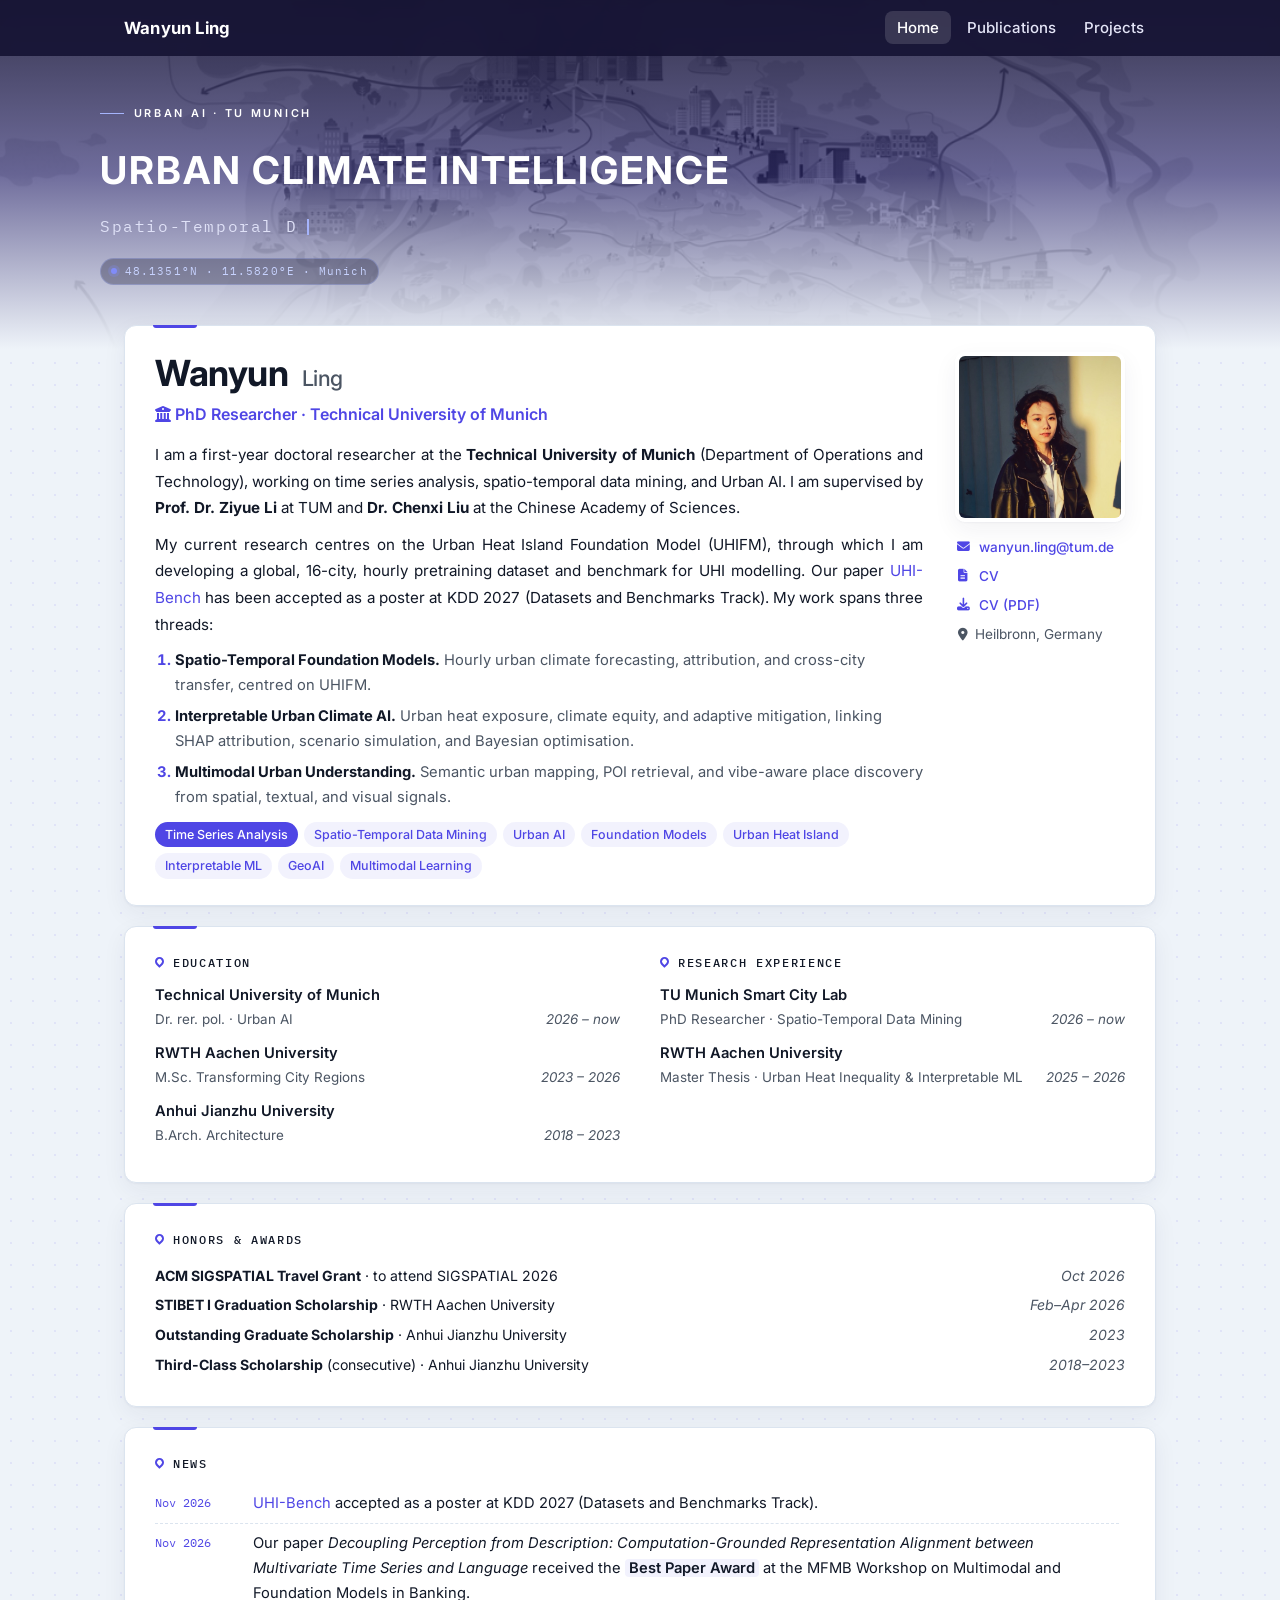
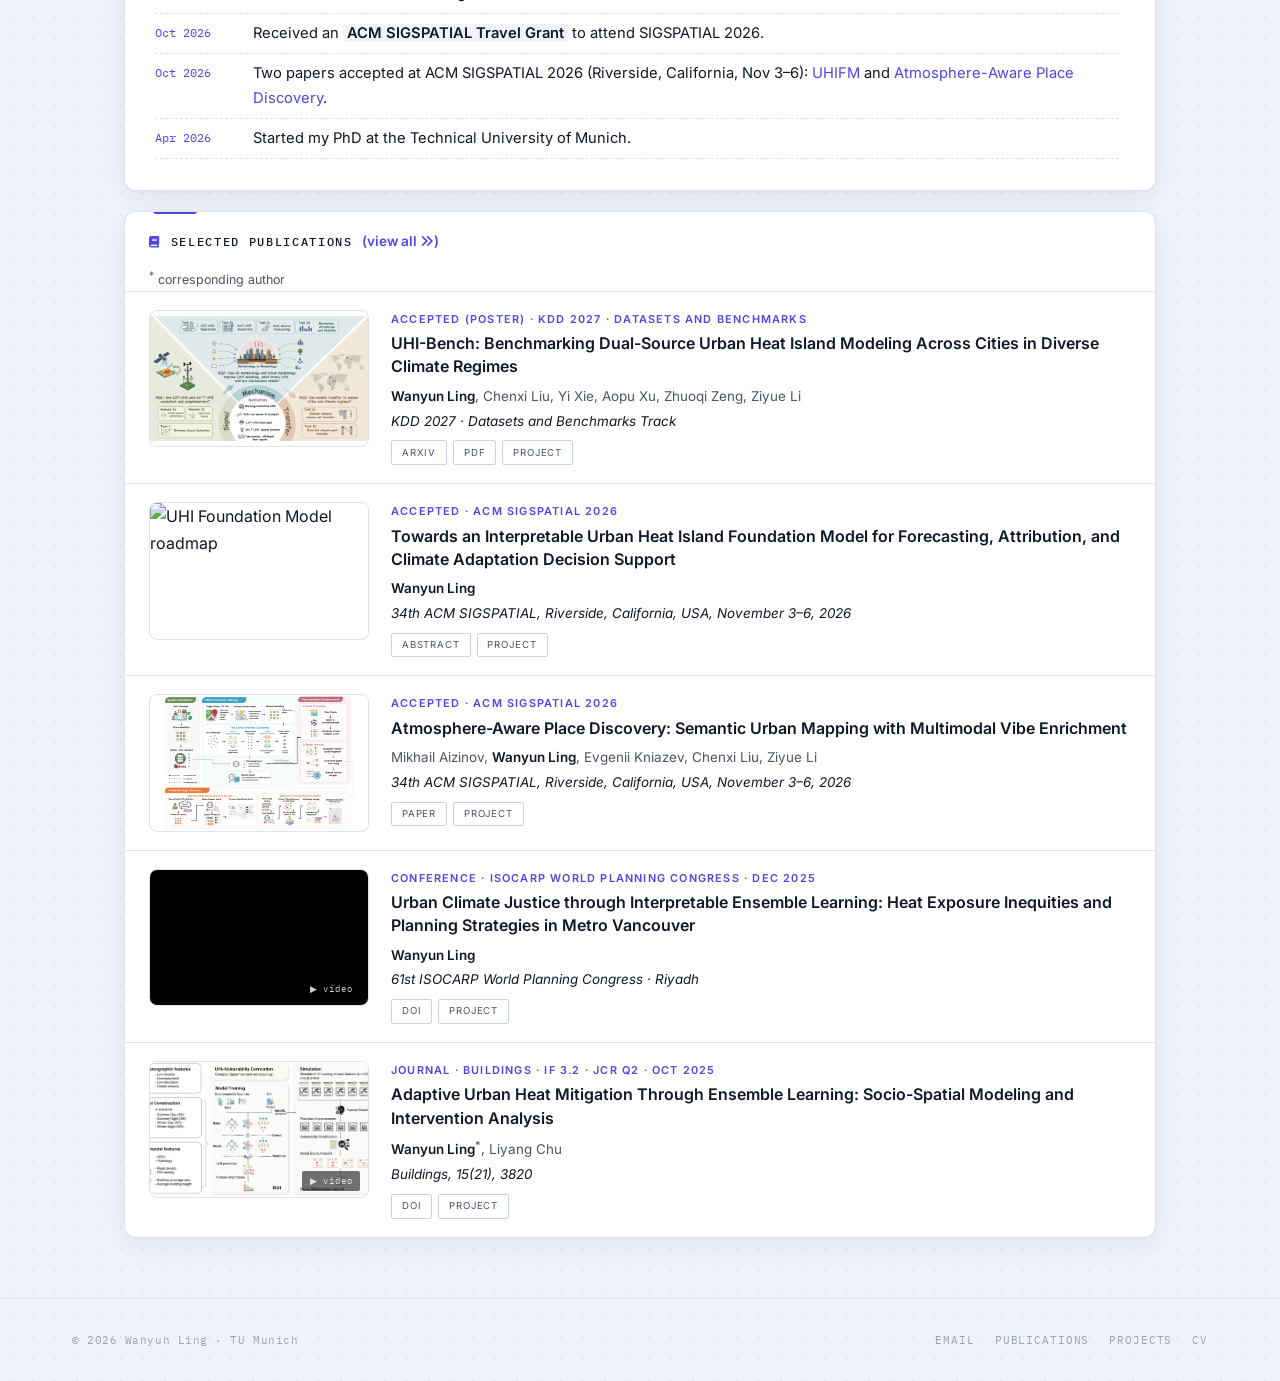
==== commit 025d7c99: "Redesign homepage: card layout, slate-blue palette, news section - New dark-indigo fixed nav (Home /" ====
--- a/index.html
+++ b/index.html
@@ -5,595 +5,250 @@
   <meta name="viewport" content="width=device-width, initial-scale=1.0" />
   <title>Wanyun Ling — Urban AI</title>
   <meta name="description" content="Wanyun Ling — PhD Researcher at TU Munich. GeoAI, Multimodal Spatio-Temporal Data Mining, Interpretable ML for Urban Climate." />
+  <link rel="stylesheet" href="https://cdnjs.cloudflare.com/ajax/libs/font-awesome/6.5.1/css/all.min.css" />
   <link rel="stylesheet" href="css/style.css" />
   <style>
-    /* ── Typed cursor ────────────────────────────────────────────── */
     .cursor {
-      display: inline-block;
-      width: 2px;
-      height: 1em;
-      background: var(--cyan);
-      margin-left: 2px;
-      animation: blink 0.85s step-end infinite;
-      vertical-align: text-bottom;
+      display: inline-block; width: 2px; height: 1em;
+      background: #a5b4fc; margin-left: 2px;
+      animation: blink 0.85s step-end infinite; vertical-align: text-bottom;
     }
     @keyframes blink { 0%,100%{opacity:1} 50%{opacity:0} }
-
-    /* ── Research Areas Grid ────────────────────────────────────── */
-    .area-grid {
-      display: grid;
-      grid-template-columns: repeat(3, 1fr);
-      gap: .75rem;
-      margin-top: 2rem;
-    }
-    .area-card {
-      background: rgba(255,255,255,0.55);
-      backdrop-filter: blur(6px);
-      -webkit-backdrop-filter: blur(6px);
-      border: 1px solid rgba(0,0,0,0.06);
-      border-radius: 6px;
-      padding: 1.75rem;
-      position: relative;
-      overflow: hidden;
-      transition: background var(--transition), box-shadow var(--transition);
-    }
-    .area-card::before {
-      content:'';
-      position:absolute;
-      top:0;left:0;right:0;
-      height:2px;
-      background:linear-gradient(90deg,var(--cyan),transparent);
-      opacity:0;
-      transition:opacity var(--transition);
-    }
-    .area-card:hover{background:rgba(255,255,255,0.85);box-shadow:0 4px 20px rgba(0,0,0,0.06);}
-    .area-card:hover::before{opacity:1;}
-    .area-num{font-family:var(--font-mono);font-size:0.6rem;color:var(--cyan);letter-spacing:.15em;margin-bottom:.75rem;}
-    .area-card h3{font-family:var(--font-head);font-size:.95rem;font-weight:600;color:var(--text);margin-bottom:.5rem;}
-    .area-card p{font-size:.82rem;color:var(--text-sub);line-height:1.65;}
-
-    /* ── Feature Cards ──────────────────────────────────────────── */
-    .feature-grid {
-      display: grid;
-      grid-template-columns: 1fr 1fr;
-      gap: 1rem;
-      margin-top: 2rem;
-    }
-    .feature-card {
-      background: var(--surface);
-      border: 1px solid var(--border);
-      border-radius: var(--radius);
-      overflow: hidden;
-      transition: border-color var(--transition), transform var(--transition);
-      text-decoration: none;
-      display: flex;
-      flex-direction: column;
-    }
-    .feature-card:hover {
-      border-color: var(--border2);
-      transform: translateY(-3px);
-    }
-    .feature-media {
-      width: 100%;
-      aspect-ratio: 16 / 9;
-      overflow: hidden;
-      background: var(--surface2);
-      position: relative;
-    }
-    .feature-media img {
-      width: 100%;
-      height: 100%;
-      object-fit: contain;
-      display: block;
-      transition: filter 0.3s;
-    }
-    .feature-card:hover .feature-media img { filter: saturate(1.05); }
-    .feature-media video {
-      width: 100%;
-      height: 100%;
-      object-fit: cover;
-      display: block;
-      background: #000;
-      pointer-events: none;
-    }
-    .video-badge {
-      position: absolute;
-      bottom: 0.5rem;
-      right: 0.6rem;
-      font-family: var(--font-mono);
-      font-size: 0.55rem;
-      letter-spacing: 0.1em;
-      background: rgba(0,0,0,0.55);
-      color: rgba(255,255,255,0.75);
-      padding: 0.15rem 0.45rem;
-      border-radius: 2px;
-    }
-    .feature-body {
-      padding: 1.1rem 1.25rem 1.25rem;
-      flex: 1;
-      display: flex;
-      flex-direction: column;
-    }
-    .feature-tag {
-      font-family: var(--font-mono);
-      font-size: 0.58rem;
-      letter-spacing: 0.14em;
-      text-transform: uppercase;
-      color: var(--cyan);
-      margin-bottom: 0.4rem;
-    }
-    .feature-card h3 {
-      font-family: var(--font-head);
-      font-size: 0.9rem;
-      font-weight: 600;
-      color: var(--text);
-      line-height: 1.4;
-      margin-bottom: 0.35rem;
-    }
-    .feature-card p {
-      font-size: 0.79rem;
-      color: var(--text-sub);
-      line-height: 1.6;
-      flex: 1;
-    }
-    .feature-arrow {
-      display: inline-flex;
-      align-items: center;
-      gap: 0.3rem;
-      font-family: var(--font-mono);
-      font-size: 0.6rem;
-      letter-spacing: 0.06em;
-      color: var(--cyan);
-      margin-top: 0.7rem;
-      transition: gap var(--transition);
-    }
-    .feature-card:hover .feature-arrow { gap: 0.55rem; }
-
-    /* ── Full Publication List ──────────────────────────────────── */
-    .pub-year-label {
-      font-family: var(--font-mono);
-      font-size: 0.65rem;
-      letter-spacing: 0.2em;
-      text-transform: uppercase;
-      color: var(--cyan);
-      margin: 2rem 0 0.75rem;
-      display: flex;
-      align-items: center;
-      gap: 0.75rem;
-    }
-    .pub-year-label::after {
-      content:'';
-      flex:1;
-      height:1px;
-      background:var(--border);
-    }
-
-    /* ── Static keyword tags (no hover/click interaction) ─────── */
-    .chip--tag {
-      font-family: var(--font-mono);
-      font-size: 0.62rem;
-      letter-spacing: 0.08em;
-      text-transform: uppercase;
-      padding: 0.22rem 0.6rem;
-      border: 1px solid rgba(0,0,0,0.1);
-      border-radius: 3px;
-      color: var(--text-sub);
-      background: transparent;
-      cursor: default;
-      display: inline-block;
-      margin: 0.2rem 0.2rem 0 0;
-    }
-    .chip--tag.accent {
-      border-color: rgba(79,70,229,0.3);
-      color: var(--cyan);
-    }
-
-    /* ── Responsive ──────────────────────────────────────────────── */
-    @media (max-width: 900px) {
-      .area-grid    { grid-template-columns: 1fr 1fr; }
-      .feature-grid { grid-template-columns: 1fr; }
-    }
-    @media (max-width: 600px) {
-      .area-grid { grid-template-columns: 1fr; }
+    .hero-banner .hero-name-line {
+      font-size: clamp(1.6rem, 3.4vw, 2.4rem); font-weight: 700; color: #fff;
+      letter-spacing: 2px; margin: 0 0 .6rem; text-transform: uppercase;
     }
   </style>
 </head>
 <body>
-<canvas id="bg-canvas"></canvas>
 
 <!-- ── Navigation ──────────────────────────────────────────────── -->
 <nav class="nav">
-  <div class="nav-logo">
-    <span class="nav-dot"></span>
-    Wanyun Ling
-    <span>/ PhD Researcher</span>
-  </div>
+  <a class="brand" href="index.html">Wanyun Ling</a>
   <ul class="nav-links">
     <li><a href="index.html" class="active">Home</a></li>
+    <li><a href="publications.html">Publications</a></li>
     <li><a href="projects.html">Projects</a></li>
-    <li><a href="#publications">Publications</a></li>
-    <li><a href="cv.html">CV</a></li>
   </ul>
   <button class="nav-toggle" aria-label="Menu">
     <span></span><span></span><span></span>
   </button>
 </nav>
 
-<main>
-
-<!-- ── Hero ─────────────────────────────────────────────────────── -->
-<section class="hero section">
-  <div class="container">
-    <div class="hero-content">
-
-      <div class="hero-tag">Urban AI · TU Munich</div>
-
-      <h1 class="hero-name">Wanyun<br><em>Ling</em></h1>
-
-      <div class="hero-role">
-        <span id="hero-typed"></span><span class="cursor"></span>
-      </div>
-
-      <p class="hero-tagline">
-        Developing spatio-temporal foundation models<br>for urban climate intelligence.
+<!-- ── Hero banner ─────────────────────────────────────────────── -->
+<header class="hero-banner">
+  <div class="hero-bg" style="background-image:url('assets/img/hero-bg.png')"></div>
+  <div class="hero-banner-inner">
+    <div class="hero-tag">Urban AI · TU Munich</div>
+    <div class="hero-name-line">Urban Climate Intelligence</div>
+    <div class="hero-role"><span id="hero-typed"></span><span class="cursor"></span></div>
+    <div class="coord-badge">48.1351°N · 11.5820°E · Munich</div>
+  </div>
+</header>
+
+<main class="page-main">
+
+  <!-- ── About ─────────────────────────────────────────────────── -->
+  <section class="card-block about-card" id="about">
+    <div>
+      <h1>Wanyun <small>Ling</small></h1>
+      <div class="about-role"><i class="fa-solid fa-building-columns"></i> PhD Researcher · Technical University of Munich</div>
+      <p>
+        I am a first-year doctoral researcher at the <strong>Technical University of Munich</strong> (Department of Operations and Technology),
+        working on time series analysis, spatio-temporal data mining, and Urban AI. I am supervised by <strong>Prof. Dr. Ziyue Li</strong> at TUM
+        and <strong>Dr. Chenxi Liu</strong> at the Chinese Academy of Sciences.
       </p>
-
-      <div class="hero-cta">
-        <a href="projects.html" class="btn btn--primary">Projects</a>
-        <a href="#publications" class="btn btn--ghost">Publications</a>
-        <a href="cv.html" class="btn btn--ghost">CV</a>
-      </div>
-
-    </div>
-  </div>
-  <div class="scroll-hint">SCROLL</div>
-</section>
-
-<!-- ── About ─────────────────────────────────────────────────────── -->
-<section class="section" style="padding-top:2rem;">
-  <div class="container">
-    <div class="section-label">About</div>
-    <div class="section-divider"></div>
-
-    <div style="display:grid;grid-template-columns:1fr 360px;gap:3.5rem;align-items:start;">
-      <div>
-        <p style="font-size:1rem;line-height:1.9;color:var(--text);margin-bottom:1.1rem;">
-          I am a first-year doctoral researcher at the <strong style="color:var(--cyan)">Technical University of Munich</strong>,
-          working on time series analysis, spatio-temporal data mining, and Urban AI.
-          I am supervised by <strong>Prof. Dr. Ziyue Li</strong> at TUM and <strong>Dr. Chenxi Liu</strong> at the Chinese Academy of Sciences.
-        </p>
-        <p style="font-size:.92rem;line-height:1.85;color:var(--text-sub);">
-          My current research centres on the Urban Heat Island Foundation Model (UHIFM), through which I am developing a global, 16-city, hourly pretraining dataset and benchmark for UHI modelling. Our paper <a href="projects.html#uhi-bench">UHI-Bench</a>, on benchmarking dual-source urban heat island modeling across cities in diverse climate regimes, has been accepted as a poster at KDD 2027 (Datasets and Benchmarks Track). More broadly, I aim to build generalizable urban climate foundation models that connect environmental, socio-economic, and health-related data with climate simulation and real-time urban decision support.
-        </p>
-        <div style="margin-top:1.5rem;display:flex;gap:.6rem;flex-wrap:wrap;">
-          <a href="mailto:wanyun.ling@tum.de" class="btn btn--ghost" style="font-size:.65rem;">
-            wanyun.ling@tum.de
-          </a>
-          <span class="btn btn--ghost" style="font-size:.65rem;cursor:default;">Heilbronn, Germany</span>
-        </div>
-      </div>
-
-      <div>
-        <div style="background:rgba(255,255,255,0.55);backdrop-filter:blur(6px);-webkit-backdrop-filter:blur(6px);border:1px solid rgba(0,0,0,0.06);border-radius:var(--radius);padding:1.5rem;margin-bottom:.75rem;">
-          <div style="font-family:var(--font-mono);font-size:.58rem;letter-spacing:.15em;text-transform:uppercase;color:var(--cyan);margin-bottom:.85rem;">Current</div>
-          <div style="font-family:var(--font-head);font-weight:600;color:var(--text);margin-bottom:.2rem;">PhD Researcher</div>
-          <div style="font-size:.85rem;color:var(--text-sub);">Technical University of Munich</div>
-          <div style="font-size:.82rem;color:var(--text-sub);margin-top:.1rem;">Department of Operations and Technology</div>
-          <div style="font-family:var(--font-mono);font-size:.7rem;color:var(--text-dim);margin-top:.5rem;">Apr. 2026 – Present</div>
-        </div>
-        <div style="background:rgba(255,255,255,0.55);backdrop-filter:blur(6px);-webkit-backdrop-filter:blur(6px);border:1px solid rgba(0,0,0,0.06);border-radius:var(--radius);padding:1.5rem;">
-          <div style="font-family:var(--font-mono);font-size:.58rem;letter-spacing:.15em;text-transform:uppercase;color:var(--text-dim);margin-bottom:.85rem;">Research Topics</div>
-          <div>
-            <span class="chip--tag accent">Time Series Analysis</span>
-            <span class="chip--tag">Spatio-Temporal Data Mining</span>
-            <span class="chip--tag">Urban AI</span>
-            <span class="chip--tag">Foundation Models</span>
-            <span class="chip--tag">Urban Heat Island</span>
-            <span class="chip--tag">Interpretable ML</span>
-            <span class="chip--tag">GeoAI</span>
-            <span class="chip--tag">Multimodal Learning</span>
-          </div>
-        </div>
-      </div>
-    </div>
-  </div>
-</section>
-
-<!-- ── Research Threads ───────────────────────────────────────────── -->
-<section class="section" style="padding-top:1rem;">
-  <div class="container">
-    <div class="section-label">Research</div>
-    <h2 class="section-title">Three Threads</h2>
-    <div class="section-divider"></div>
-
-    <div class="area-grid">
-      <div class="area-card fade-in">
-        <div class="area-num">01 ·</div>
-        <h3>Spatio-Temporal Foundation Models</h3>
-        <p>Foundation-model-based methods for hourly urban climate forecasting, attribution, and cross-city transfer — centred on the Urban Heat Island Foundation Model (UHIFM).</p>
-      </div>
-      <div class="area-card fade-in">
-        <div class="area-num">02 ·</div>
-        <h3>Interpretable Urban Climate AI</h3>
-        <p>Interpretable ML for urban heat exposure, climate equity, and adaptive mitigation strategies — linking SHAP attribution, scenario simulation, and Bayesian optimisation.</p>
-      </div>
-      <div class="area-card fade-in">
-        <div class="area-num">03 ·</div>
-        <h3>Multimodal Urban Understanding</h3>
-        <p>Semantic urban mapping, POI retrieval, and vibe-aware place discovery from spatial, textual, and visual signals — beyond category-based urban classification.</p>
-      </div>
-    </div>
-  </div>
-</section>
-
-<!-- ── Current Projects ───────────────────────────────────────────── -->
-<section class="section" style="padding-top:1rem;">
-  <div class="container">
-    <div class="section-label">Work</div>
-    <h2 class="section-title">Projects</h2>
-    <div class="section-divider"></div>
-
-    <div class="feature-grid">
-
-      <!-- UHI-Bench: benchmark overview -->
-      <a href="projects.html#uhi-bench" class="feature-card fade-in">
-        <div class="feature-media">
-          <img src="project/uhi-bench/benchmark-overview.png" alt="UHI-Bench framework: signal, mechanism, and cross-city transfer" width="4992" height="2879" loading="lazy" decoding="async" />
-        </div>
-        <div class="feature-body">
-          <div class="feature-tag">Accepted (Poster) · KDD 2027 · Datasets and Benchmarks</div>
-          <h3>UHI-Bench</h3>
-          <p>Benchmarking dual-source urban heat island modeling across cities in diverse climate regimes — from signal consistency and environmental mechanisms to cross-city transfer.</p>
-          <span class="feature-arrow">Explore →</span>
-        </div>
-      </a>
-
-
-      <!-- Sigspatial: image cover -->
-      <a href="projects.html#sigspatial" class="feature-card fade-in">
-        <div class="feature-media">
-          <img src="project/Sigspatial_2026/Images/figure2.png" alt="System Architecture" loading="lazy" />
-        </div>
-        <div class="feature-body">
-          <div class="feature-tag">GeoAI · Accepted · ACM SIGSPATIAL 2026</div>
-          <h3>Atmosphere-Aware Place Discovery</h3>
-          <p>Multimodal deep learning for city-scale vibe mapping — fusing vision and language to capture urban atmosphere.</p>
-          <span class="feature-arrow">Explore →</span>
-        </div>
-      </a>
-
-      <!-- Buildings Journal: video cover -->
-      <a href="projects.html#buildings" class="feature-card fade-in">
-        <div class="feature-media" style="background:#000;">
-          <video autoplay muted loop playsinline preload="auto"
-            poster="project/buildings/buildings-3893714-for 2nd proofreading/images/media/image1.png">
-            <source src="project/buildings/intro_preview.mp4" type="video/mp4" />
-          </video>
-          <span class="video-badge">▶ video</span>
-        </div>
-        <div class="feature-body">
-          <div class="feature-tag">Published · Buildings · IF 3.2 · JCR Q2 · Oct 2025</div>
-          <h3>Adaptive Urban Heat Mitigation — Ensemble Learning</h3>
-          <p>AutoGluon ensemble AutoML and scenario simulation quantify cooling effectiveness and equity implications of urban interventions in Vancouver.</p>
-          <span class="feature-arrow">Explore →</span>
-        </div>
-      </a>
-
-      <!-- ECMLPKDD: image cover -->
-      <a href="projects.html#uhifm" class="feature-card fade-in">
-        <div class="feature-media">
-          <img src="project/ecmlpkdd/draft_1/UHIFMroadmap.png" alt="UHI Foundation Model" loading="lazy" />
-        </div>
-        <div class="feature-body">
-          <div class="feature-tag">Accepted · ACM SIGSPATIAL 2026</div>
-          <h3>Urban Heat Island Foundation Model</h3>
-          <p>Interpretable spatio-temporal Transformer for multi-city UHI forecasting, attribution, and climate adaptation.</p>
-          <span class="feature-arrow">Explore →</span>
-        </div>
-      </a>
-
-      <!-- ISOCARP: video cover -->
-      <a href="projects.html#isocarp" class="feature-card fade-in">
-        <div class="feature-media" style="background:#000;">
-          <video autoplay muted loop playsinline preload="auto"
-            poster="project/ISOCARP/images/image6.png">
-            <source src="project/ISOCARP/isocarp_preview.mp4" type="video/mp4" />
-          </video>
-          <span class="video-badge">▶ video</span>
-        </div>
-        <div class="feature-body">
-          <div class="feature-tag">Published · ISOCARP World Congress · Dec 2025</div>
-          <h3>Urban Climate Justice through Interpretable ML</h3>
-          <p>Multimodal fusion of satellite UHI modeling and geotagged Twitter VADER sentiment — bridging objective heat exposure and perceived heat to surface climate justice inequities.</p>
-          <span class="feature-arrow">Explore →</span>
-        </div>
-      </a>
-
-    </div>
-
-    <div style="margin-top:1.5rem;">
-      <a href="projects.html" class="btn btn--ghost">All Projects →</a>
-    </div>
-  </div>
-</section>
-
-<!-- ── Publications ───────────────────────────────────────────────── -->
-<section id="publications" class="section" style="padding-top:1rem;">
-  <div class="container">
-    <div class="section-label">Publications &amp; Conferences</div>
-    <h2 class="section-title">Papers</h2>
-    <div class="section-divider"></div>
-
-    <!-- 2027 -->
-    <div class="pub-year-label">2027</div>
-
-    <div class="pub-item fade-in">
-      <span class="pub-status pub-status--conference">Accepted (Poster) · KDD 2027</span>
-      <h3><a href="https://arxiv.org/abs/2608.23857" target="_blank" rel="noopener noreferrer">UHI-Bench: Benchmarking Dual-Source Urban Heat Island Modeling Across Cities in Diverse Climate Regimes</a></h3>
-      <div class="pub-authors"><strong>Wanyun Ling</strong>, Chenxi Liu, Yi Xie, Aopu Xu, Zhuoqi Zeng, Ziyue Li</div>
-      <div class="pub-venue">KDD 2027 · Datasets and Benchmarks Track</div>
-      <div class="pub-links">
-        <a href="https://arxiv.org/abs/2608.23857" class="pub-link" target="_blank" rel="noopener noreferrer">arXiv</a>
-        <a href="https://arxiv.org/pdf/2608.23857" class="pub-link" target="_blank" rel="noopener noreferrer">PDF</a>
-        <a href="projects.html#uhi-bench" class="pub-link">Project</a>
-      </div>
-    </div>
-
-    <!-- 2026 -->
-    <div class="pub-year-label">2026</div>
-
-    <div class="pub-item fade-in">
-      <span class="pub-status pub-status--conference">Accepted · ACM SIGSPATIAL 2026</span>
-      <h3>
-        <a href="project/ecmlpkdd/draft_1/phd_forum_wyl.pdf" target="_blank">
-          Towards an Interpretable Urban Heat Island Foundation Model for Forecasting, Attribution, and Climate Adaptation Decision Support
-        </a>
-      </h3>
-      <div class="pub-authors"><strong>Wanyun Ling</strong></div>
-      <div class="pub-venue">34th ACM SIGSPATIAL International Conference on Advances in Geographic Information Systems, Riverside, California, USA, November 3–6, 2026</div>
-      <div class="pub-links">
-        <a href="project/ecmlpkdd/draft_1/phd_forum_wyl.pdf" class="pub-link" target="_blank">Abstract</a>
-        <a href="projects.html#uhifm" class="pub-link">Project</a>
-      </div>
-    </div>
-
-    <div class="pub-item fade-in">
-      <span class="pub-status pub-status--conference">Accepted · ACM SIGSPATIAL 2026</span>
-      <h3>
-        <a href="https://drive.google.com/file/d/1l4DxY0H1txNwYJ2k7t5cOeqkdhuh2-Ky/view?usp=sharing" target="_blank">
-          Atmosphere-Aware Place Discovery: Semantic Urban Mapping with Multimodal Vibe Enrichment
-        </a>
-      </h3>
-      <div class="pub-authors">Mikhail Aizinov, <strong>Wanyun Ling</strong>, Evgenii Kniazev, Chenxi Liu, Ziyue Li</div>
-      <div class="pub-venue">34th ACM SIGSPATIAL International Conference on Advances in Geographic Information Systems, Riverside, California, USA, November 3–6, 2026</div>
-      <div class="pub-links">
-        <a href="https://drive.google.com/file/d/1l4DxY0H1txNwYJ2k7t5cOeqkdhuh2-Ky/view?usp=sharing" class="pub-link" target="_blank">Paper</a>
-        <a href="projects.html#sigspatial" class="pub-link">Project</a>
-      </div>
-    </div>
-
-    <!-- 2025 -->
-    <div class="pub-year-label">2025</div>
-
-    <div class="pub-item fade-in">
-      <span class="pub-status pub-status--conference">Conference</span>
-      <h3>
-        <a href="https://doi.org/10.47472/VTngcBRh" target="_blank">
-          Urban Climate Justice through Interpretable Ensemble Learning: Heat Exposure Inequities and Planning Strategies in Metro Vancouver
-        </a>
-      </h3>
-      <div class="pub-authors"><strong>Wanyun Ling</strong></div>
-      <div class="pub-venue">61st ISOCARP World Planning Congress · Riyadh, December 2025</div>
-      <div class="pub-links">
-        <a href="https://doi.org/10.47472/VTngcBRh" class="pub-link" target="_blank">DOI</a>
-        <a href="projects.html#isocarp" class="pub-link">Project</a>
-      </div>
-    </div>
-
-    <div class="pub-item fade-in">
-      <span class="pub-status pub-status--published">Journal · IF 3.2 · JCR Q2</span>
-      <h3>
-        <a href="https://doi.org/10.3390/buildings15213820" target="_blank">
-          Adaptive Urban Heat Mitigation Through Ensemble Learning: Socio-Spatial Modeling and Intervention Analysis
-        </a>
-      </h3>
-      <div class="pub-authors"><strong>Wanyun Ling</strong>*, Liyang Chu</div>
-      <div class="pub-venue">Buildings, 15(21), 3820 · October 2025</div>
-      <div class="pub-links">
-        <a href="https://doi.org/10.3390/buildings15213820" class="pub-link" target="_blank">DOI</a>
-        <a href="projects.html#buildings" class="pub-link">Project</a>
-      </div>
-    </div>
-
-    <div class="pub-item fade-in">
-      <span class="pub-status pub-status--conference">Conference</span>
-      <h3>
-        <a href="https://drive.google.com/file/d/1XEeXJ6phXpbKPXO7Ly1LzIKCK3nIzsDy/view?usp=sharing" target="_blank">
-          Data-Driven Circularity: Visualizing Urban Heat Inequity for Just Green Transitions – A Case Study in Vancouver
-        </a>
-      </h3>
-      <div class="pub-authors"><strong>Wanyun Ling</strong></div>
-      <div class="pub-venue">Urban Futures Symposium 2025 · Dübendorf, Switzerland · September 2025</div>
-      <div class="pub-links">
-        <a href="https://drive.google.com/file/d/1XEeXJ6phXpbKPXO7Ly1LzIKCK3nIzsDy/view?usp=sharing" class="pub-link" target="_blank">Paper</a>
-      </div>
-    </div>
-
-    <div class="pub-item fade-in">
-      <span class="pub-status pub-status--conference">Conference</span>
-      <h3>
-        <a href="https://drive.google.com/file/d/1juG5wv_VQWsFcpZoT_dI-lWEGvm11koB/view?usp=sharing" target="_blank">
-          Ensemble Learning Approaches for Adaptive Urban Heat Mitigation: A Socio-Spatial Analysis
-        </a>
-      </h3>
-      <div class="pub-authors"><strong>Wanyun Ling</strong></div>
-      <div class="pub-venue">Global Smart Cities Summit &amp; ICUI 2025 · Hong Kong · August 2025</div>
-      <div class="pub-links">
-        <a href="https://drive.google.com/file/d/1juG5wv_VQWsFcpZoT_dI-lWEGvm11koB/view?usp=sharing" class="pub-link" target="_blank">Paper</a>
-      </div>
-    </div>
-
-    <!-- 2024 -->
-    <div class="pub-year-label">2024</div>
-
-    <div class="pub-item fade-in">
-      <span class="pub-status" style="background:rgba(99,102,241,.08);color:#6366f1;border:1px solid rgba(99,102,241,.2);">Book Chapter</span>
-      <h3>
-        <a href="https://tcr.rwth-aachen.de/wp-content/uploads/2024/07/Workflow05KupferstadtStolberg-compressed.pdf" target="_blank">
-          Flut der Zeit: Aufbau einer lebendigen Nachbarschaft für verschiedene Altersgruppen
-        </a>
-      </h3>
-      <div class="pub-authors"><strong>Wanyun Ling</strong>, Yunyi Huang</div>
-      <div class="pub-venue">Städtebau Workflow: Kupferstadt Stolberg · RWTH Aachen University · pp. 36–39 · 2024</div>
-      <div class="pub-links">
-        <a href="https://tcr.rwth-aachen.de/wp-content/uploads/2024/07/Workflow05KupferstadtStolberg-compressed.pdf" class="pub-link" target="_blank">Published</a>
-      </div>
-    </div>
-
-  </div>
-</section>
-
-<!-- ── Honors & Awards ───────────────────────────────────────────────── -->
-<section class="section" style="padding-top:1rem;">
-  <div class="container">
-    <div class="section-label">Recognition</div>
-    <h2 class="section-title">Honors &amp; Awards</h2>
-    <div class="section-divider"></div>
-
-    <div class="pub-item fade-in">
-      <span class="pub-status" style="background:rgba(245,158,11,.08);color:#d97706;border:1px solid rgba(245,158,11,.2);">Scholarship</span>
-      <h3 style="font-size:.95rem;font-weight:600;color:var(--text);margin:.25rem 0 .2rem;">STIBET I Graduation Scholarship</h3>
-      <div class="pub-authors">RWTH Aachen University</div>
-      <div class="pub-venue">Feb–Apr 2026</div>
-    </div>
-
-    <div class="pub-item fade-in">
-      <span class="pub-status" style="background:rgba(245,158,11,.08);color:#d97706;border:1px solid rgba(245,158,11,.2);">Award</span>
-      <h3 style="font-size:.95rem;font-weight:600;color:var(--text);margin:.25rem 0 .2rem;">Outstanding Graduate Scholarship</h3>
-      <div class="pub-authors">Anhui Jianzhu University</div>
-      <div class="pub-venue">2023</div>
-    </div>
-
-    <div class="pub-item fade-in">
-      <span class="pub-status" style="background:rgba(245,158,11,.08);color:#d97706;border:1px solid rgba(245,158,11,.2);">Scholarship</span>
-      <h3 style="font-size:.95rem;font-weight:600;color:var(--text);margin:.25rem 0 .2rem;">Third-Class Scholarship · consecutive</h3>
-      <div class="pub-authors">Anhui Jianzhu University</div>
-      <div class="pub-venue">2018–2023</div>
-    </div>
-
-  </div>
-</section>
-
-<!-- ── Footer ─────────────────────────────────────────────────────── -->
+      <p>
+        My current research centres on the Urban Heat Island Foundation Model (UHIFM), through which I am developing a global, 16-city, hourly pretraining dataset and benchmark for UHI modelling.
+        Our paper <a href="projects.html#uhi-bench">UHI-Bench</a> has been accepted as a poster at KDD 2027 (Datasets and Benchmarks Track).
+        My work spans three threads:
+      </p>
+      <ol class="focus-list">
+        <li><strong>Spatio-Temporal Foundation Models.</strong> <span>Hourly urban climate forecasting, attribution, and cross-city transfer, centred on UHIFM.</span></li>
+        <li><strong>Interpretable Urban Climate AI.</strong> <span>Urban heat exposure, climate equity, and adaptive mitigation, linking SHAP attribution, scenario simulation, and Bayesian optimisation.</span></li>
+        <li><strong>Multimodal Urban Understanding.</strong> <span>Semantic urban mapping, POI retrieval, and vibe-aware place discovery from spatial, textual, and visual signals.</span></li>
+      </ol>
+      <div class="chips-row">
+        <span class="pill accent">Time Series Analysis</span>
+        <span class="pill">Spatio-Temporal Data Mining</span>
+        <span class="pill">Urban AI</span>
+        <span class="pill">Foundation Models</span>
+        <span class="pill">Urban Heat Island</span>
+        <span class="pill">Interpretable ML</span>
+        <span class="pill">GeoAI</span>
+        <span class="pill">Multimodal Learning</span>
+      </div>
+    </div>
+
+    <div class="side">
+      <img class="avatar" src="assets/img/avatar.jpg" alt="Portrait of Wanyun Ling" width="520" height="520" />
+      <div class="contact-links">
+        <a href="mailto:wanyun.ling@tum.de"><i class="fa-solid fa-envelope ico"></i> wanyun.ling@tum.de</a>
+        <a href="cv.html"><i class="fa-solid fa-file-lines ico"></i> CV</a>
+        <a href="wanyun_ling_cv_2026.pdf" target="_blank" rel="noopener"><i class="fa-solid fa-download ico"></i> CV (PDF)</a>
+        <span style="color:var(--text-sub);"><i class="fa-solid fa-location-dot ico"></i> Heilbronn, Germany</span>
+      </div>
+    </div>
+  </section>
+
+  <!-- ── Education & Experience ────────────────────────────────── -->
+  <section class="card-block grid-2">
+    <div>
+      <h3 class="sub-title">Education</h3>
+      <ul class="tl">
+        <li>
+          <div class="tl-title">Technical University of Munich</div>
+          <div class="tl-row"><span>Dr. rer. pol. · Urban AI</span><em>2026 – now</em></div>
+        </li>
+        <li>
+          <div class="tl-title">RWTH Aachen University</div>
+          <div class="tl-row"><span>M.Sc. Transforming City Regions</span><em>2023 – 2026</em></div>
+        </li>
+        <li>
+          <div class="tl-title">Anhui Jianzhu University</div>
+          <div class="tl-row"><span>B.Arch. Architecture</span><em>2018 – 2023</em></div>
+        </li>
+      </ul>
+    </div>
+    <div>
+      <h3 class="sub-title">Research Experience</h3>
+      <ul class="tl">
+        <li>
+          <div class="tl-title">TU Munich Smart City Lab</div>
+          <div class="tl-row"><span>PhD Researcher · Spatio-Temporal Data Mining</span><em>2026 – now</em></div>
+        </li>
+        <li>
+          <div class="tl-title">RWTH Aachen University</div>
+          <div class="tl-row"><span>Master Thesis · Urban Heat Inequality &amp; Interpretable ML</span><em>2025 – 2026</em></div>
+        </li>
+      </ul>
+    </div>
+  </section>
+
+  <!-- ── Honors ────────────────────────────────────────────────── -->
+  <section class="card-block">
+    <h3 class="sub-title">Honors &amp; Awards</h3>
+    <ul class="plain-list">
+      <li><span><strong>ACM SIGSPATIAL Travel Grant</strong> · to attend SIGSPATIAL 2026</span><em>Oct 2026</em></li>
+      <li><span><strong>STIBET I Graduation Scholarship</strong> · RWTH Aachen University</span><em>Feb–Apr 2026</em></li>
+      <li><span><strong>Outstanding Graduate Scholarship</strong> · Anhui Jianzhu University</span><em>2023</em></li>
+      <li><span><strong>Third-Class Scholarship</strong> (consecutive) · Anhui Jianzhu University</span><em>2018–2023</em></li>
+    </ul>
+  </section>
+
+  <!-- ── News ──────────────────────────────────────────────────── -->
+  <section class="card-block" id="news">
+    <h3 class="sub-title">News</h3>
+    <ul class="news-list">
+      <li><span class="when">Nov 2026</span><span><a href="projects.html#uhi-bench">UHI-Bench</a> accepted as a poster at KDD 2027 (Datasets and Benchmarks Track).</span></li>
+      <li><span class="when">Nov 2026</span><span>Our paper <em>Decoupling Perception from Description: Computation-Grounded Representation Alignment between Multivariate Time Series and Language</em> received the <span class="hl">Best Paper Award</span> at the MFMB Workshop on Multimodal and Foundation Models in Banking.</span></li>
+      <li><span class="when">Oct 2026</span><span>Received an <span class="hl">ACM SIGSPATIAL Travel Grant</span> to attend SIGSPATIAL 2026.</span></li>
+      <li><span class="when">Oct 2026</span><span>Two papers accepted at ACM SIGSPATIAL 2026 (Riverside, California, Nov 3–6): <a href="projects.html#uhifm">UHIFM</a> and <a href="projects.html#sigspatial">Atmosphere-Aware Place Discovery</a>.</span></li>
+      <li><span class="when">Apr 2026</span><span>Started my PhD at the Technical University of Munich.</span></li>
+      <li><span class="when">Dec 2025</span><span>Presented <a href="projects.html#isocarp">Urban Climate Justice through Interpretable ML</a> at the 61st ISOCARP World Planning Congress, Riyadh.</span></li>
+      <li><span class="when">Oct 2025</span><span>Journal article published in <em>Buildings</em>: <a href="projects.html#buildings">Adaptive Urban Heat Mitigation Through Ensemble Learning</a>.</span></li>
+    </ul>
+  </section>
+
+  <!-- ── Selected publications ─────────────────────────────────── -->
+  <section class="card-block flush" id="publications">
+    <div class="card-title"><i class="fa-solid fa-book ico"></i> Selected Publications
+      <a class="more" href="publications.html">(view all <i class="fa-solid fa-angles-right"></i>)</a>
+    </div>
+    <p class="footnote-small"><sup>*</sup> corresponding author</p>
+
+    <div class="row-item">
+      <div class="row-thumb"><img src="project/uhi-bench/benchmark-overview.png" alt="UHI-Bench framework" width="4992" height="2879" loading="lazy" decoding="async" /></div>
+      <div class="row-body">
+        <div class="row-kicker">Accepted (Poster) · KDD 2027 · Datasets and Benchmarks</div>
+        <h3><a href="https://arxiv.org/abs/2608.23857" target="_blank" rel="noopener noreferrer">UHI-Bench: Benchmarking Dual-Source Urban Heat Island Modeling Across Cities in Diverse Climate Regimes</a></h3>
+        <div class="row-authors"><strong>Wanyun Ling</strong>, Chenxi Liu, Yi Xie, Aopu Xu, Zhuoqi Zeng, Ziyue Li</div>
+        <div class="row-venue">KDD 2027 · Datasets and Benchmarks Track</div>
+        <div class="row-links">
+          <a href="https://arxiv.org/abs/2608.23857" class="pub-link" target="_blank" rel="noopener noreferrer">arXiv</a>
+          <a href="https://arxiv.org/pdf/2608.23857" class="pub-link" target="_blank" rel="noopener noreferrer">PDF</a>
+          <a href="projects.html#uhi-bench" class="pub-link">Project</a>
+        </div>
+      </div>
+    </div>
+
+    <div class="row-item">
+      <div class="row-thumb"><img src="project/ecmlpkdd/draft_1/UHIFMroadmap.png" alt="UHI Foundation Model roadmap" loading="lazy" /></div>
+      <div class="row-body">
+        <div class="row-kicker">Accepted · ACM SIGSPATIAL 2026</div>
+        <h3><a href="project/ecmlpkdd/draft_1/phd_forum_wyl.pdf" target="_blank">Towards an Interpretable Urban Heat Island Foundation Model for Forecasting, Attribution, and Climate Adaptation Decision Support</a></h3>
+        <div class="row-authors"><strong>Wanyun Ling</strong></div>
+        <div class="row-venue">34th ACM SIGSPATIAL, Riverside, California, USA, November 3–6, 2026</div>
+        <div class="row-links">
+          <a href="project/ecmlpkdd/draft_1/phd_forum_wyl.pdf" class="pub-link" target="_blank">Abstract</a>
+          <a href="projects.html#uhifm" class="pub-link">Project</a>
+        </div>
+      </div>
+    </div>
+
+    <div class="row-item">
+      <div class="row-thumb"><img src="project/Sigspatial_2026/Images/figure2.png" alt="System architecture" loading="lazy" /></div>
+      <div class="row-body">
+        <div class="row-kicker">Accepted · ACM SIGSPATIAL 2026</div>
+        <h3><a href="https://drive.google.com/file/d/1l4DxY0H1txNwYJ2k7t5cOeqkdhuh2-Ky/view?usp=sharing" target="_blank">Atmosphere-Aware Place Discovery: Semantic Urban Mapping with Multimodal Vibe Enrichment</a></h3>
+        <div class="row-authors">Mikhail Aizinov, <strong>Wanyun Ling</strong>, Evgenii Kniazev, Chenxi Liu, Ziyue Li</div>
+        <div class="row-venue">34th ACM SIGSPATIAL, Riverside, California, USA, November 3–6, 2026</div>
+        <div class="row-links">
+          <a href="https://drive.google.com/file/d/1l4DxY0H1txNwYJ2k7t5cOeqkdhuh2-Ky/view?usp=sharing" class="pub-link" target="_blank">Paper</a>
+          <a href="projects.html#sigspatial" class="pub-link">Project</a>
+        </div>
+      </div>
+    </div>
+
+    <div class="row-item">
+      <div class="row-thumb" style="background:#000;">
+        <video muted loop playsinline preload="none" poster="project/ISOCARP/images/image6.png">
+          <source src="project/ISOCARP/isocarp_preview.mp4" type="video/mp4" />
+        </video>
+        <span class="video-badge">▶ video</span>
+      </div>
+      <div class="row-body">
+        <div class="row-kicker">Conference · ISOCARP World Planning Congress · Dec 2025</div>
+        <h3><a href="https://doi.org/10.47472/VTngcBRh" target="_blank">Urban Climate Justice through Interpretable Ensemble Learning: Heat Exposure Inequities and Planning Strategies in Metro Vancouver</a></h3>
+        <div class="row-authors"><strong>Wanyun Ling</strong></div>
+        <div class="row-venue">61st ISOCARP World Planning Congress · Riyadh</div>
+        <div class="row-links">
+          <a href="https://doi.org/10.47472/VTngcBRh" class="pub-link" target="_blank">DOI</a>
+          <a href="projects.html#isocarp" class="pub-link">Project</a>
+        </div>
+      </div>
+    </div>
+
+    <div class="row-item">
+      <div class="row-thumb" style="background:#000;">
+        <video muted loop playsinline preload="none" poster="project/buildings/buildings-3893714-for 2nd proofreading/images/media/image1.png">
+          <source src="project/buildings/intro_preview.mp4" type="video/mp4" />
+        </video>
+        <span class="video-badge">▶ video</span>
+      </div>
+      <div class="row-body">
+        <div class="row-kicker">Journal · Buildings · IF 3.2 · JCR Q2 · Oct 2025</div>
+        <h3><a href="https://doi.org/10.3390/buildings15213820" target="_blank">Adaptive Urban Heat Mitigation Through Ensemble Learning: Socio-Spatial Modeling and Intervention Analysis</a></h3>
+        <div class="row-authors"><strong>Wanyun Ling</strong><sup>*</sup>, Liyang Chu</div>
+        <div class="row-venue">Buildings, 15(21), 3820</div>
+        <div class="row-links">
+          <a href="https://doi.org/10.3390/buildings15213820" class="pub-link" target="_blank">DOI</a>
+          <a href="projects.html#buildings" class="pub-link">Project</a>
+        </div>
+      </div>
+    </div>
+  </section>
+
+</main>
+
+<!-- ── Footer ─────────────────────────────────────────────────── -->
 <footer class="footer">
   <div class="container">
     <div class="footer-inner">
-      <div>
-        <div class="footer-copy">© 2026 Wanyun Ling · TU Munich</div>
-        <div class="coord-display" style="margin-top:.3rem;"></div>
-      </div>
+      <div class="footer-copy">© 2026 Wanyun Ling · TU Munich</div>
       <div class="footer-links">
         <a href="mailto:wanyun.ling@tum.de">Email</a>
+        <a href="publications.html">Publications</a>
         <a href="projects.html">Projects</a>
         <a href="cv.html">CV</a>
       </div>
@@ -601,20 +256,18 @@
   </div>
 </footer>
 
-</main>
-
 <script src="js/main.js"></script>
 <script>
-/* ── Feature card videos: play on scroll into view ─────────── */
+/* ── Animated covers: play when scrolled into view, pause otherwise ── */
 (function(){
-  const vids = document.querySelectorAll('.feature-media video');
+  const vids = document.querySelectorAll('.row-thumb video');
   if (!vids.length) return;
   const io = new IntersectionObserver((entries) => {
     entries.forEach(e => {
       if (e.isIntersecting) { e.target.play().catch(()=>{}); }
       else { e.target.pause(); }
     });
-  }, { threshold: 0.25 });
+  }, { threshold: 0.35 });
   vids.forEach(v => { v.muted = true; io.observe(v); });
 })();
 </script>
--- a/css/style.css
+++ b/css/style.css
@@ -7,11 +7,11 @@
 
 /* ── Variables ─────────────────────────────────────────────── */
 :root {
-  --bg:        #ffffff;
-  --surface:   #f5f5f3;
-  --surface2:  #eceae6;
-  --border:    rgba(0, 0, 0, 0.07);
-  --border2:   rgba(0, 0, 0, 0.14);
+  --bg:        #eef3f9;
+  --surface:   #ffffff;
+  --surface2:  #e6edf7;
+  --border:    #dbe4ef;
+  --border2:   #c8d4e5;
 
   --cyan:      #4f46e5;
   --cyan-dim:  rgba(79, 70, 229, 0.07);
@@ -24,12 +24,15 @@
   --text-dim:  #9ca3af;
   --text-mono: #6366f1;
 
-  --font-head: 'Space Grotesk', sans-serif;
-  --font-body: 'Inter', sans-serif;
+  --font-head: 'Inter', system-ui, sans-serif;
+  --font-body: 'Inter', system-ui, sans-serif;
   --font-mono: 'IBM Plex Mono', monospace;
 
-  --nav-h: 60px;
-  --radius: 4px;
+  --nav-bg:    rgba(22, 20, 52, 0.92);
+  --nav-h: 56px;
+  --radius: 12px;
+  --shadow: 0 1px 2px rgba(30, 27, 75, 0.04), 0 8px 24px rgba(30, 27, 75, 0.06);
+  --maxw: 1080px;
   --transition: 0.25s ease;
 }
 
@@ -88,14 +91,22 @@
   top: 0; left: 0; right: 0;
   height: var(--nav-h);
   z-index: 100;
-  background: rgba(255, 255, 255, 0.92);
-  backdrop-filter: blur(16px);
-  border-bottom: 1px solid var(--border);
+  background: var(--nav-bg);
+  backdrop-filter: saturate(140%) blur(8px);
+  -webkit-backdrop-filter: saturate(140%) blur(8px);
   display: flex;
   align-items: center;
   justify-content: space-between;
-  padding: 0 2rem;
-}
+  padding: 0 max(24px, calc((100vw - var(--maxw)) / 2 + 24px));
+}
+
+.nav .brand {
+  color: #fff;
+  font-weight: 700;
+  font-size: 1.05rem;
+  letter-spacing: .2px;
+}
+.nav .brand:hover { color: #fff; }
 
 .nav-logo {
   font-family: var(--font-head);
@@ -122,40 +133,23 @@
 }
 
 .nav-links a {
-  font-family: var(--font-mono);
-  font-size: 0.72rem;
-  font-weight: 400;
-  color: var(--text-sub);
-  letter-spacing: 0.08em;
-  text-transform: uppercase;
-  padding: 0.4rem 0.75rem;
-  border-radius: var(--radius);
-  position: relative;
-  transition: color var(--transition);
-}
-
-.nav-links a::after {
-  content: '';
-  position: absolute;
-  bottom: 2px; left: 50%; right: 50%;
-  height: 1px;
-  background: var(--cyan);
-  transition: left var(--transition), right var(--transition);
-}
-
-.nav-links a:hover,
+  font-family: var(--font-body);
+  font-size: 0.94rem;
+  font-weight: 500;
+  color: #e4e5f7;
+  padding: 7px 12px;
+  border-radius: 8px;
+  transition: background var(--transition), color var(--transition);
+}
+
+.nav-links a:hover {
+  background: rgba(255, 255, 255, 0.08);
+  color: #fff;
+}
+
 .nav-links a.active {
-  color: var(--text);
-}
-
-.nav-links a:hover::after,
-.nav-links a.active::after {
-  left: 0.75rem; right: 0.75rem;
-}
-
-.nav-links a.active {
-  color: var(--cyan);
-  font-weight: 500;
+  background: rgba(255, 255, 255, 0.14);
+  color: #fff;
 }
 
 .nav-dot {
@@ -176,6 +170,8 @@
 /* Hamburger */
 .nav-toggle {
   display: none;
+  background: none;
+  border: 0;
   flex-direction: column;
   gap: 4px;
   cursor: pointer;
@@ -185,7 +181,7 @@
 .nav-toggle span {
   display: block;
   width: 22px; height: 1.5px;
-  background: var(--text);
+  background: #fff;
   transition: var(--transition);
 }
 
@@ -1267,10 +1263,9 @@
     position: absolute;
     top: var(--nav-h);
     left: 0; right: 0;
-    background: var(--surface);
-    border-bottom: 1px solid var(--border);
-    padding: 1rem;
-    gap: 0;
+    background: #161434;
+    padding: 0.75rem 1rem 1rem;
+    gap: 0.25rem;
   }
   .nav-toggle { display: flex; }
 
@@ -1292,3 +1287,215 @@
   .stats-row { grid-template-columns: 1fr; }
   .card-grid { grid-template-columns: 1fr; }
 }
+
+/* ============================================================
+   Redesign (2026-11) — card layout inspired by academic homepages
+   ============================================================ */
+#bg-canvas { display: none; }
+
+/* Compact hero with cropped banner */
+.hero-banner {
+  position: relative;
+  overflow: hidden;
+  background: #161434;
+  padding: calc(var(--nav-h) + 3rem) 24px 4rem;
+}
+.hero-banner .hero-bg {
+  position: absolute; inset: 0;
+  background-size: cover;
+  background-position: center;
+  opacity: .5;
+  filter: grayscale(100%) contrast(1.1);
+}
+.hero-banner::after {
+  content: "";
+  position: absolute; inset: 0;
+  background: linear-gradient(180deg, rgba(22,20,52,.72) 0%, rgba(60,55,160,.35) 50%, var(--bg) 100%);
+}
+.hero-banner-inner {
+  position: relative; z-index: 1;
+  max-width: var(--maxw); margin: 0 auto;
+}
+.hero-banner .hero-tag { color: #fff; margin-bottom: 1rem; }
+.hero-banner .hero-tag::before { background: #a5b4fc; }
+.hero-banner .hero-role {
+  color: #dfe1f7;
+  font-size: clamp(0.8rem, 1.6vw, 1rem);
+  min-height: 1.6em;
+  margin-bottom: 0;
+}
+.hero-banner .cursor { background: #a5b4fc; }
+
+/* Page layout */
+.page-main {
+  max-width: var(--maxw);
+  margin: -1.5rem auto 0;
+  padding: 0 24px 40px;
+  position: relative; z-index: 2;
+}
+.card-block {
+  background: var(--surface);
+  border: 1px solid var(--border);
+  border-radius: var(--radius);
+  box-shadow: var(--shadow);
+  padding: 26px 30px;
+  margin-bottom: 20px;
+}
+.card-block.flush { padding: 0; overflow: hidden; }
+.card-block.flush > .card-title { padding: 18px 24px 0; }
+.card-title {
+  display: flex; align-items: center; gap: 10px;
+  font-family: var(--font-head);
+  font-size: 1.05rem; font-weight: 700;
+  margin-bottom: 14px;
+}
+.card-title .more { font-size: .85rem; font-weight: 600; }
+.card-title .ico { color: var(--cyan); }
+.sub-title { font-size: 1rem; font-weight: 700; margin-bottom: 10px; }
+.grid-2 { display: grid; grid-template-columns: 1fr 1fr; gap: 0 40px; }
+
+/* About card */
+.about-card {
+  display: grid;
+  grid-template-columns: 1fr 170px;
+  gap: 32px;
+  align-items: start;
+}
+.about-card h1 {
+  font-size: 2.25rem; font-weight: 700; letter-spacing: -.5px; line-height: 1.2;
+}
+.about-card h1 small { font-size: 1.35rem; font-weight: 500; color: var(--text-sub); margin-left: 6px; }
+.about-role { color: var(--cyan); font-weight: 600; margin: 6px 0 14px; }
+.about-card p { margin-bottom: 10px; text-align: justify; font-size: .95rem; line-height: 1.75; }
+.focus-list { margin: 4px 0 12px 20px; list-style: decimal; font-size: .92rem; }
+.focus-list li { margin-bottom: 6px; }
+.focus-list li::marker { font-weight: 700; color: var(--cyan); }
+.focus-list span { color: var(--text-sub); }
+.chips-row { display: flex; flex-wrap: wrap; gap: 6px; margin-top: 10px; }
+.pill {
+  font-size: .78rem; font-weight: 500; color: var(--cyan);
+  background: var(--cyan-dim); padding: 2px 10px; border-radius: 999px;
+}
+.pill.accent { background: var(--cyan); color: #fff; }
+.tl, .plain-list, .nav-links { list-style: none; }
+.avatar {
+  width: 100%; height: auto; aspect-ratio: 1 / 1;
+  object-fit: cover; object-position: 50% 30%;
+  border-radius: 10px; border: 4px solid #fff;
+  box-shadow: var(--shadow);
+}
+.contact-links { display: flex; flex-direction: column; gap: 6px; margin-top: 14px; font-size: .85rem; }
+.contact-links a { display: inline-flex; align-items: center; gap: 8px; font-weight: 500; word-break: break-all; }
+.contact-links .ico { width: 16px; text-align: center; font-size: .8rem; }
+
+/* Timeline / plain lists */
+.tl li { margin-bottom: 10px; }
+.tl-title { font-weight: 600; font-size: .92rem; }
+.tl-row { display: flex; justify-content: space-between; gap: 16px; font-size: .84rem; color: var(--text-sub); }
+.tl-row em { white-space: nowrap; font-style: italic; }
+.plain-list li { display: flex; justify-content: space-between; gap: 16px; padding: 3px 0; font-size: .88rem; }
+.plain-list em { white-space: nowrap; color: var(--text-sub); }
+
+/* Publication / project rows with thumbnail */
+.row-item {
+  display: grid;
+  grid-template-columns: 220px 1fr;
+  gap: 22px;
+  padding: 18px 24px;
+  border-top: 1px solid var(--border);
+  color: inherit;
+}
+.row-item:first-of-type { border-top: 0; }
+a.row-item:hover { background: var(--surface2); }
+.row-thumb {
+  border-radius: 8px; overflow: hidden;
+  aspect-ratio: 16 / 10; background: #fff;
+  border: 1px solid var(--border);
+  position: relative;
+}
+.row-thumb img, .row-thumb video { width: 100%; height: 100%; object-fit: contain; }
+.row-thumb video { object-fit: cover; background: #000; pointer-events: none; }
+.video-badge {
+  position: absolute; bottom: .4rem; right: .5rem;
+  font-family: var(--font-mono); font-size: .55rem; letter-spacing: .1em;
+  background: rgba(0,0,0,.55); color: rgba(255,255,255,.8);
+  padding: .15rem .45rem; border-radius: 2px;
+}
+.row-body h3 { font-size: 1rem; font-weight: 600; line-height: 1.45; margin-bottom: 6px; color: var(--text); }
+.row-body h3 a { color: var(--text); }
+.row-body h3 a:hover { color: var(--cyan); }
+.row-kicker {
+  font-size: .68rem; font-weight: 600; letter-spacing: 1.2px;
+  text-transform: uppercase; color: var(--cyan); margin-bottom: 4px;
+}
+.row-authors { font-size: .84rem; color: var(--text-sub); }
+.row-authors strong { color: var(--text); font-weight: 600; }
+.row-venue { font-size: .84rem; font-style: italic; margin-top: 2px; }
+.row-desc { font-size: .86rem; color: var(--text-sub); margin-top: 4px; }
+.row-links { display: flex; flex-wrap: wrap; gap: 6px; margin-top: 8px; }
+.footnote-small { font-size: .78rem; color: var(--text-sub); padding: 0 24px; }
+
+/* Existing components, refreshed */
+.pub-item, .project-item, .cv-download { border-radius: var(--radius); }
+.pub-item, .project-item { background: var(--surface); box-shadow: var(--shadow); }
+.btn, .chip, .tag, .pub-link, .output-link, .chip--tag { font-family: var(--font-body); }
+.section-label, .hero-tag, .pub-year-label { font-family: var(--font-body); font-weight: 600; }
+
+/* ── Personal touches: map-grid paper, pin markers, coordinates ── */
+body {
+  background-color: var(--bg);
+  background-image: radial-gradient(rgba(79, 70, 229, 0.09) 1px, transparent 1px);
+  background-size: 22px 22px;
+}
+.card-block { position: relative; }
+.card-block::before {
+  content: "";
+  position: absolute; top: -1px; left: 28px;
+  width: 44px; height: 3px;
+  background: var(--cyan);
+  border-radius: 0 0 3px 3px;
+}
+.sub-title, .card-title {
+  font-family: var(--font-mono);
+  font-size: .74rem; font-weight: 500;
+  letter-spacing: .14em; text-transform: uppercase;
+  color: var(--text);
+}
+.sub-title::before {
+  content: "";
+  display: inline-block; width: 9px; height: 9px; margin-right: 9px;
+  border: 2px solid var(--cyan); border-radius: 50% 50% 50% 0;
+  transform: rotate(-45deg);
+  vertical-align: 1px;
+}
+.card-title .more { font-family: var(--font-body); text-transform: none; letter-spacing: 0; }
+.coord-badge {
+  display: inline-flex; align-items: center; gap: 8px; margin-top: 1.1rem;
+  font-family: var(--font-mono); font-size: .68rem; letter-spacing: .1em;
+  color: #c7d2fe; border: 1px solid rgba(165,180,252,.35);
+  padding: 3px 10px; border-radius: 999px; background: rgba(22,20,52,.35);
+}
+.coord-badge::before {
+  content: ""; width: 6px; height: 6px; border-radius: 50%;
+  background: #818cf8; box-shadow: 0 0 0 3px rgba(129,140,248,.25);
+}
+.news-list { max-height: 280px; overflow-y: auto; padding-right: 6px; }
+.news-list li {
+  display: grid; grid-template-columns: 84px 1fr; gap: 14px;
+  padding: 7px 0; font-size: .92rem; border-bottom: 1px dashed var(--border);
+}
+.news-list li:last-child { border-bottom: 0; }
+.news-list .when { font-family: var(--font-mono); font-size: .74rem; color: var(--cyan); padding-top: 2px; }
+.news-list .hl { background: var(--cyan-dim); border-radius: 4px; padding: 0 4px; font-weight: 600; }
+
+@media (max-width: 768px) {
+  .grid-2 { grid-template-columns: 1fr; gap: 22px 0; }
+  .news-list li { grid-template-columns: 70px 1fr; gap: 10px; }
+  .plain-list li, .tl-row { flex-direction: column; gap: 0; }
+  .plain-list li { padding: 6px 0; }
+  .about-card { grid-template-columns: 1fr; }
+  .about-card .side { order: -1; display: grid; grid-template-columns: 110px 1fr; gap: 16px; align-items: start; }
+  .row-item { grid-template-columns: 1fr; }
+  .page-main { padding: 0 16px 32px; }
+  .card-block { padding: 20px; }
+}
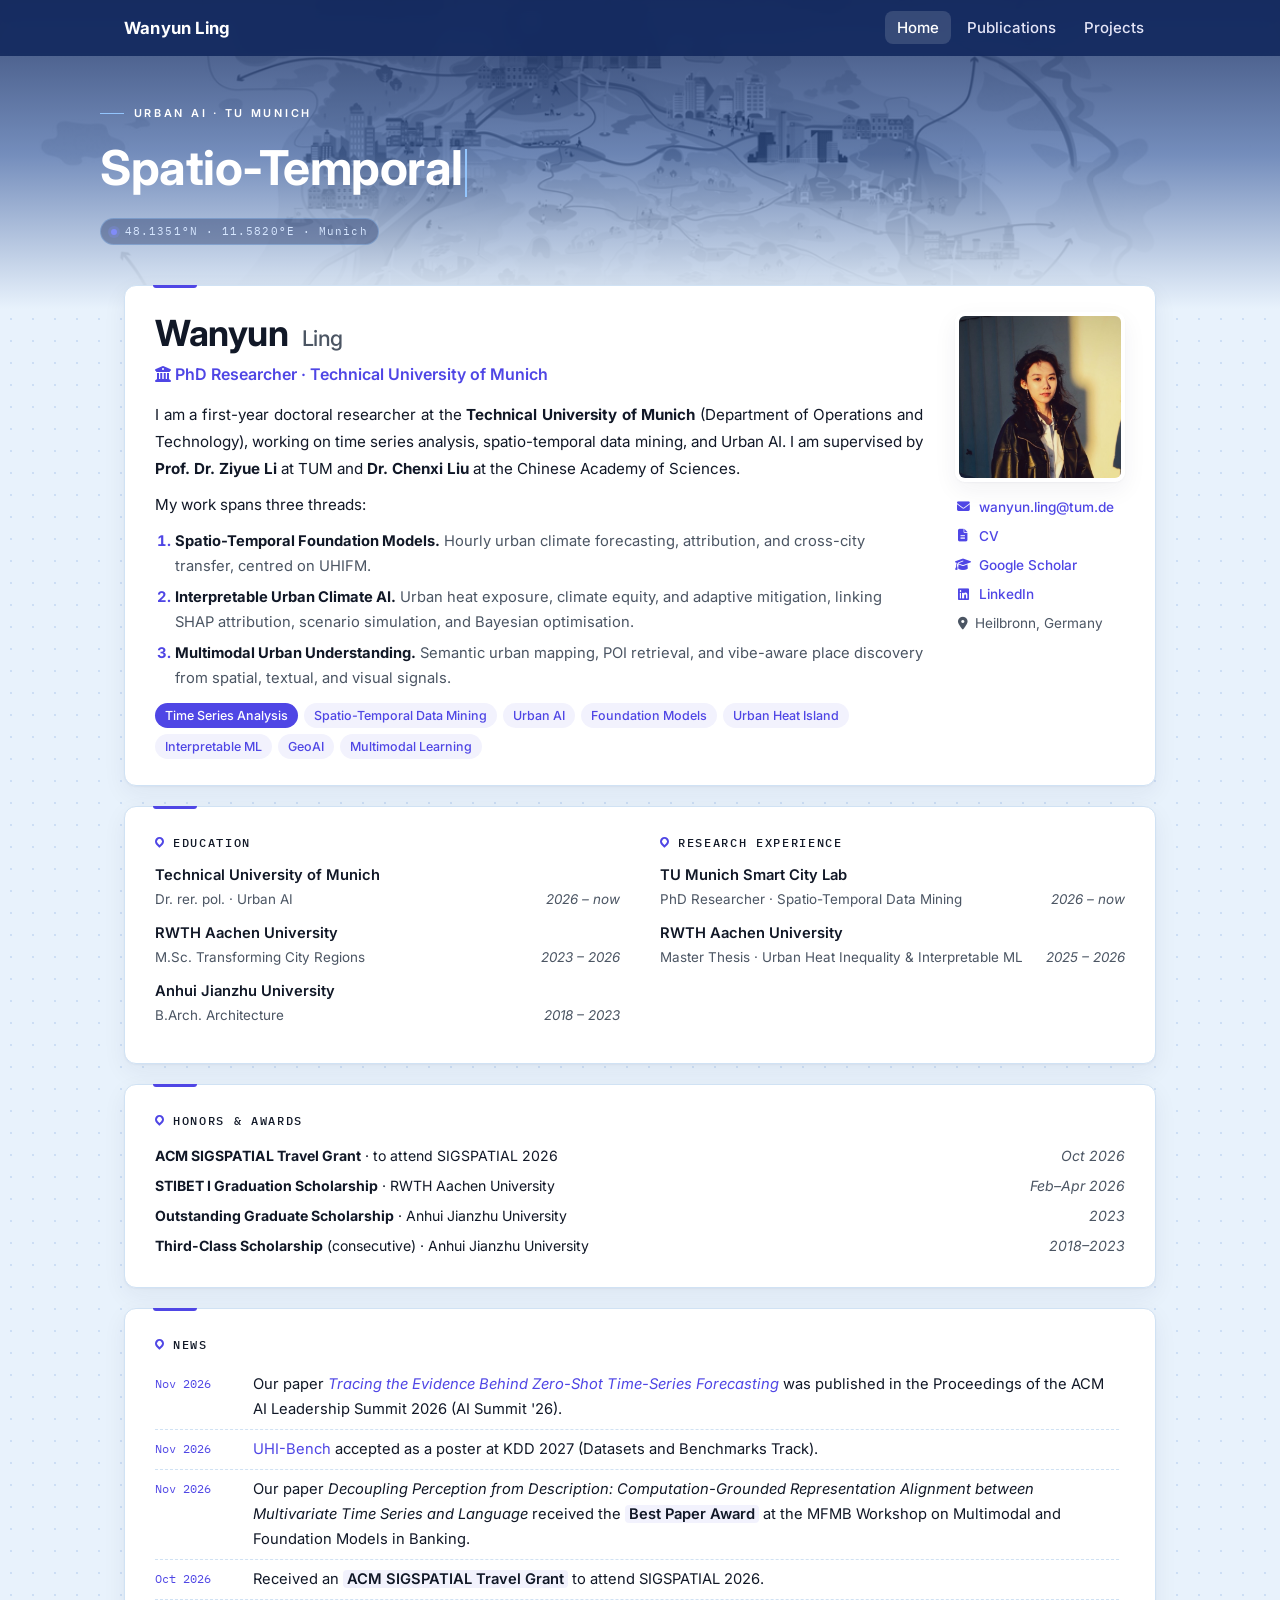
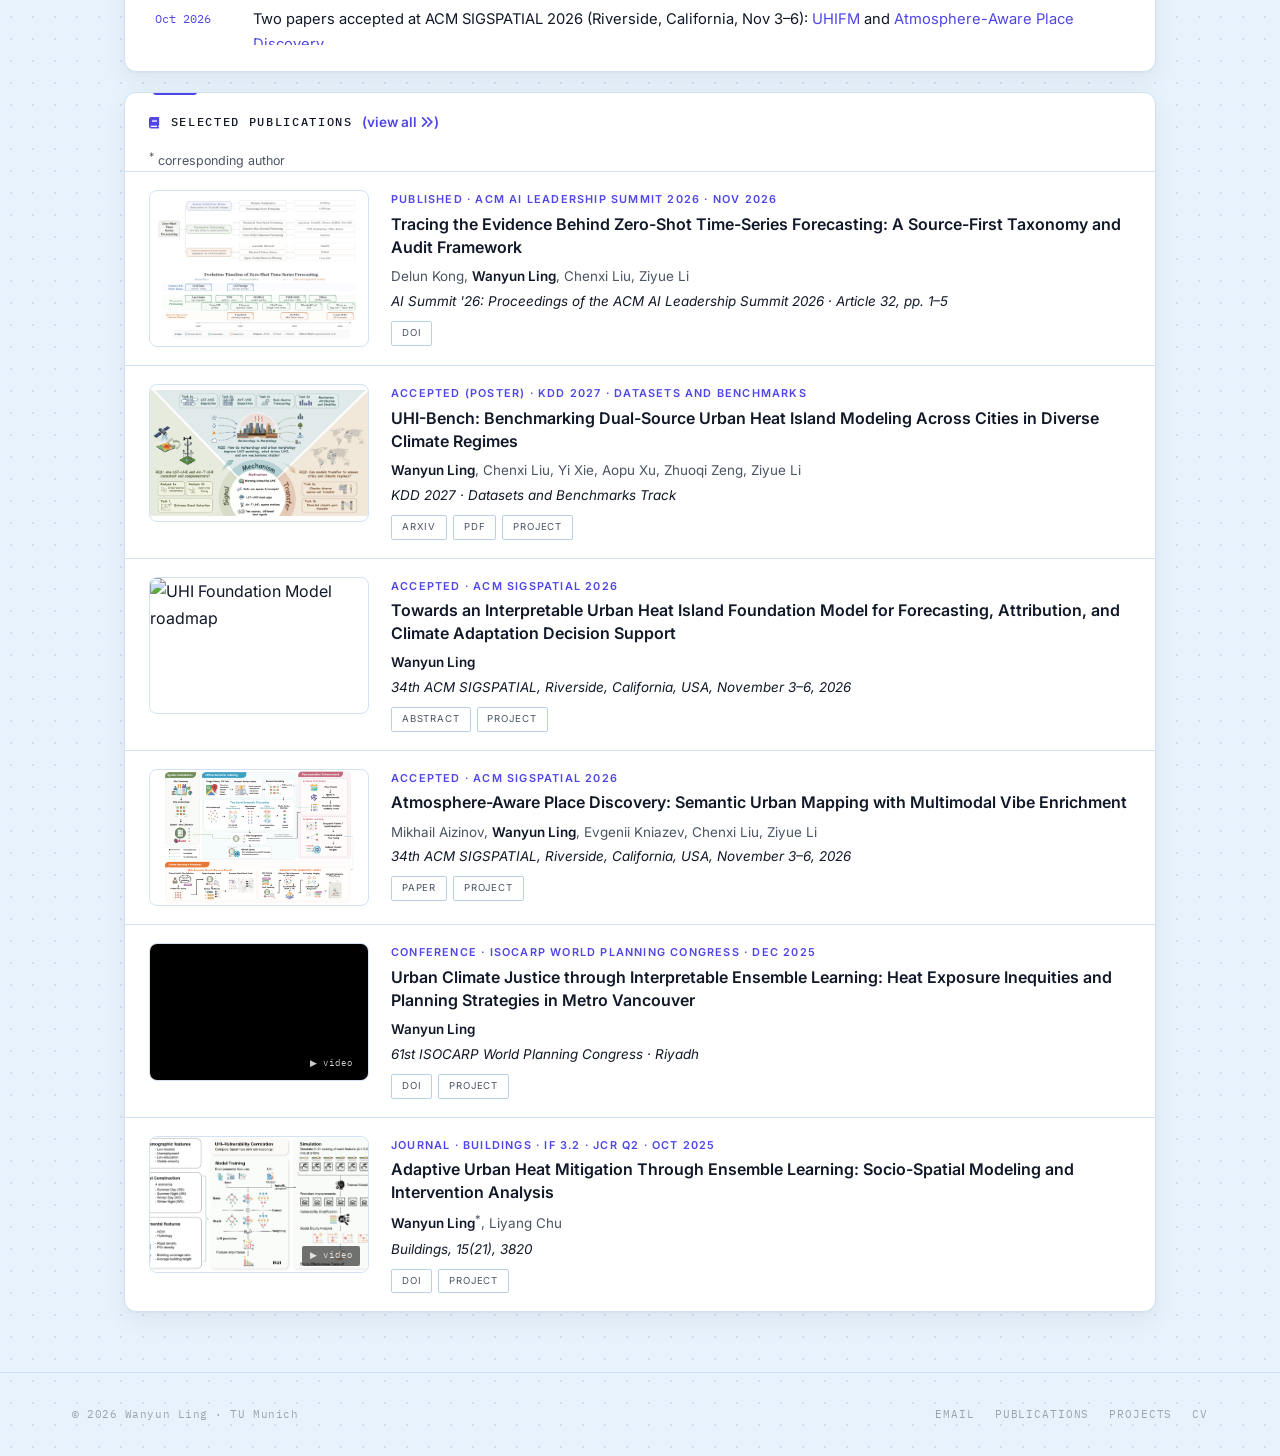
==== commit 0c15e50c: "Update homepage: light-blue theme, new paper, Scholar and LinkedIn links - Shift palette toward ligh" ====
--- a/index.html
+++ b/index.html
@@ -10,14 +10,10 @@
   <style>
     .cursor {
       display: inline-block; width: 2px; height: 1em;
-      background: #a5b4fc; margin-left: 2px;
+      background: #93c5fd; margin-left: 2px;
       animation: blink 0.85s step-end infinite; vertical-align: text-bottom;
     }
     @keyframes blink { 0%,100%{opacity:1} 50%{opacity:0} }
-    .hero-banner .hero-name-line {
-      font-size: clamp(1.6rem, 3.4vw, 2.4rem); font-weight: 700; color: #fff;
-      letter-spacing: 2px; margin: 0 0 .6rem; text-transform: uppercase;
-    }
   </style>
 </head>
 <body>
@@ -40,7 +36,6 @@
   <div class="hero-bg" style="background-image:url('assets/img/hero-bg.png')"></div>
   <div class="hero-banner-inner">
     <div class="hero-tag">Urban AI · TU Munich</div>
-    <div class="hero-name-line">Urban Climate Intelligence</div>
     <div class="hero-role"><span id="hero-typed"></span><span class="cursor"></span></div>
     <div class="coord-badge">48.1351°N · 11.5820°E · Munich</div>
   </div>
@@ -59,8 +54,6 @@
         and <strong>Dr. Chenxi Liu</strong> at the Chinese Academy of Sciences.
       </p>
       <p>
-        My current research centres on the Urban Heat Island Foundation Model (UHIFM), through which I am developing a global, 16-city, hourly pretraining dataset and benchmark for UHI modelling.
-        Our paper <a href="projects.html#uhi-bench">UHI-Bench</a> has been accepted as a poster at KDD 2027 (Datasets and Benchmarks Track).
         My work spans three threads:
       </p>
       <ol class="focus-list">
@@ -85,7 +78,8 @@
       <div class="contact-links">
         <a href="mailto:wanyun.ling@tum.de"><i class="fa-solid fa-envelope ico"></i> wanyun.ling@tum.de</a>
         <a href="cv.html"><i class="fa-solid fa-file-lines ico"></i> CV</a>
-        <a href="wanyun_ling_cv_2026.pdf" target="_blank" rel="noopener"><i class="fa-solid fa-download ico"></i> CV (PDF)</a>
+        <a href="https://scholar.google.com/citations?user=Ce4Ut7UAAAAJ&amp;hl=zh-CN" target="_blank" rel="noopener noreferrer"><i class="fa-solid fa-graduation-cap ico"></i> Google Scholar</a>
+        <a href="https://www.linkedin.com/in/wanyun-ling-a804bb298" target="_blank" rel="noopener noreferrer"><i class="fa-brands fa-linkedin ico"></i> LinkedIn</a>
         <span style="color:var(--text-sub);"><i class="fa-solid fa-location-dot ico"></i> Heilbronn, Germany</span>
       </div>
     </div>
@@ -140,6 +134,7 @@
   <section class="card-block" id="news">
     <h3 class="sub-title">News</h3>
     <ul class="news-list">
+      <li><span class="when">Nov 2026</span><span>Our paper <a href="https://doi.org/10.1145/3806096.3844831" target="_blank" rel="noopener noreferrer"><em>Tracing the Evidence Behind Zero-Shot Time-Series Forecasting</em></a> was published in the Proceedings of the ACM AI Leadership Summit 2026 (AI Summit '26).</span></li>
       <li><span class="when">Nov 2026</span><span><a href="projects.html#uhi-bench">UHI-Bench</a> accepted as a poster at KDD 2027 (Datasets and Benchmarks Track).</span></li>
       <li><span class="when">Nov 2026</span><span>Our paper <em>Decoupling Perception from Description: Computation-Grounded Representation Alignment between Multivariate Time Series and Language</em> received the <span class="hl">Best Paper Award</span> at the MFMB Workshop on Multimodal and Foundation Models in Banking.</span></li>
       <li><span class="when">Oct 2026</span><span>Received an <span class="hl">ACM SIGSPATIAL Travel Grant</span> to attend SIGSPATIAL 2026.</span></li>
@@ -156,6 +151,22 @@
       <a class="more" href="publications.html">(view all <i class="fa-solid fa-angles-right"></i>)</a>
     </div>
     <p class="footnote-small"><sup>*</sup> corresponding author</p>
+
+    <div class="row-item">
+      <div class="row-thumb stack">
+        <img src="assets/img/zeroshot-fig1.png" alt="Figure 1: source-first taxonomy of zero-shot time-series forecasting" loading="lazy" />
+        <img src="assets/img/zeroshot-fig2.png" alt="Figure 2: evolution timeline of zero-shot time-series forecasting" loading="lazy" />
+      </div>
+      <div class="row-body">
+        <div class="row-kicker">Published · ACM AI Leadership Summit 2026 · Nov 2026</div>
+        <h3><a href="https://doi.org/10.1145/3806096.3844831" target="_blank" rel="noopener noreferrer">Tracing the Evidence Behind Zero-Shot Time-Series Forecasting: A Source-First Taxonomy and Audit Framework</a></h3>
+        <div class="row-authors">Delun Kong, <strong>Wanyun Ling</strong>, Chenxi Liu, Ziyue Li</div>
+        <div class="row-venue">AI Summit '26: Proceedings of the ACM AI Leadership Summit 2026 · Article 32, pp. 1–5</div>
+        <div class="row-links">
+          <a href="https://doi.org/10.1145/3806096.3844831" class="pub-link" target="_blank" rel="noopener noreferrer">DOI</a>
+        </div>
+      </div>
+    </div>
 
     <div class="row-item">
       <div class="row-thumb"><img src="project/uhi-bench/benchmark-overview.png" alt="UHI-Bench framework" width="4992" height="2879" loading="lazy" decoding="async" /></div>
--- a/css/style.css
+++ b/css/style.css
@@ -7,11 +7,11 @@
 
 /* ── Variables ─────────────────────────────────────────────── */
 :root {
-  --bg:        #eef3f9;
+  --bg:        #e8f2fc;
   --surface:   #ffffff;
-  --surface2:  #e6edf7;
-  --border:    #dbe4ef;
-  --border2:   #c8d4e5;
+  --surface2:  #dcebfa;
+  --border:    #d0e2f4;
+  --border2:   #b9d1ec;
 
   --cyan:      #4f46e5;
   --cyan-dim:  rgba(79, 70, 229, 0.07);
@@ -28,7 +28,7 @@
   --font-body: 'Inter', system-ui, sans-serif;
   --font-mono: 'IBM Plex Mono', monospace;
 
-  --nav-bg:    rgba(22, 20, 52, 0.92);
+  --nav-bg:    rgba(20, 42, 94, 0.92);
   --nav-h: 56px;
   --radius: 12px;
   --shadow: 0 1px 2px rgba(30, 27, 75, 0.04), 0 8px 24px rgba(30, 27, 75, 0.06);
@@ -1263,7 +1263,7 @@
     position: absolute;
     top: var(--nav-h);
     left: 0; right: 0;
-    background: #161434;
+    background: #142a5e;
     padding: 0.75rem 1rem 1rem;
     gap: 0.25rem;
   }
@@ -1297,7 +1297,7 @@
 .hero-banner {
   position: relative;
   overflow: hidden;
-  background: #161434;
+  background: #142a5e;
   padding: calc(var(--nav-h) + 3rem) 24px 4rem;
 }
 .hero-banner .hero-bg {
@@ -1310,21 +1310,26 @@
 .hero-banner::after {
   content: "";
   position: absolute; inset: 0;
-  background: linear-gradient(180deg, rgba(22,20,52,.72) 0%, rgba(60,55,160,.35) 50%, var(--bg) 100%);
+  background: linear-gradient(180deg, rgba(20,42,94,.68) 0%, rgba(70,125,215,.32) 50%, var(--bg) 100%);
 }
 .hero-banner-inner {
   position: relative; z-index: 1;
   max-width: var(--maxw); margin: 0 auto;
 }
 .hero-banner .hero-tag { color: #fff; margin-bottom: 1rem; }
-.hero-banner .hero-tag::before { background: #a5b4fc; }
+.hero-banner .hero-tag::before { background: #93c5fd; }
 .hero-banner .hero-role {
-  color: #dfe1f7;
-  font-size: clamp(0.8rem, 1.6vw, 1rem);
-  min-height: 1.6em;
+  display: block;
+  color: #fff;
+  font-family: var(--font-head);
+  font-weight: 700;
+  font-size: clamp(1.6rem, 4.2vw, 3rem);
+  letter-spacing: -0.01em;
+  line-height: 1.25;
+  min-height: 1.3em;
   margin-bottom: 0;
 }
-.hero-banner .cursor { background: #a5b4fc; }
+.hero-banner .cursor { background: #93c5fd; }
 
 /* Page layout */
 .page-main {
@@ -1414,6 +1419,12 @@
   position: relative;
 }
 .row-thumb img, .row-thumb video { width: 100%; height: 100%; object-fit: contain; }
+.row-thumb.stack {
+  aspect-ratio: auto; display: flex; flex-direction: column;
+  justify-content: center; gap: 4px; padding: 6px;
+  align-self: start;
+}
+.row-thumb.stack img { width: 100%; height: auto; object-fit: contain; }
 .row-thumb video { object-fit: cover; background: #000; pointer-events: none; }
 .video-badge {
   position: absolute; bottom: .4rem; right: .5rem;
@@ -1444,7 +1455,7 @@
 /* ── Personal touches: map-grid paper, pin markers, coordinates ── */
 body {
   background-color: var(--bg);
-  background-image: radial-gradient(rgba(79, 70, 229, 0.09) 1px, transparent 1px);
+  background-image: radial-gradient(rgba(59, 120, 210, 0.16) 1px, transparent 1px);
   background-size: 22px 22px;
 }
 .card-block { position: relative; }
@@ -1472,8 +1483,8 @@
 .coord-badge {
   display: inline-flex; align-items: center; gap: 8px; margin-top: 1.1rem;
   font-family: var(--font-mono); font-size: .68rem; letter-spacing: .1em;
-  color: #c7d2fe; border: 1px solid rgba(165,180,252,.35);
-  padding: 3px 10px; border-radius: 999px; background: rgba(22,20,52,.35);
+  color: #d6e6ff; border: 1px solid rgba(147,197,253,.4);
+  padding: 3px 10px; border-radius: 999px; background: rgba(20,42,94,.4);
 }
 .coord-badge::before {
   content: ""; width: 6px; height: 6px; border-radius: 50%;
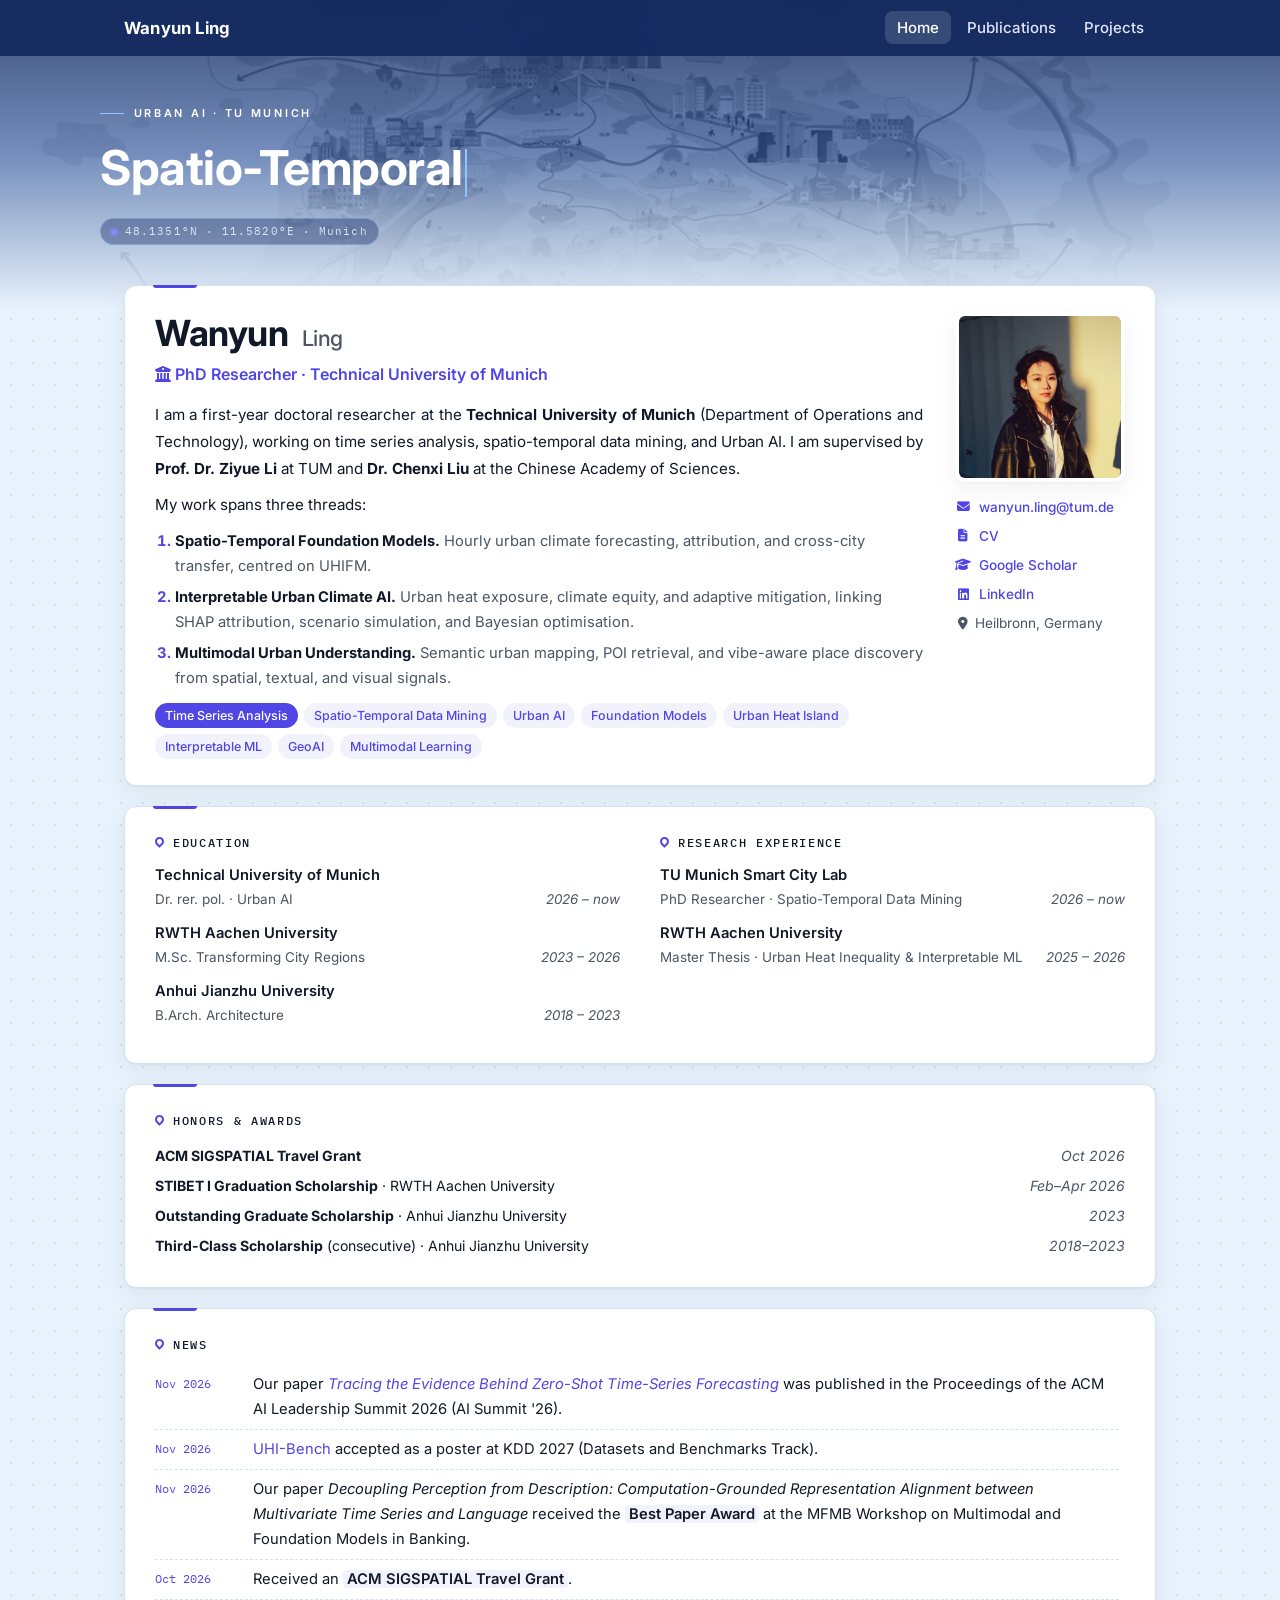
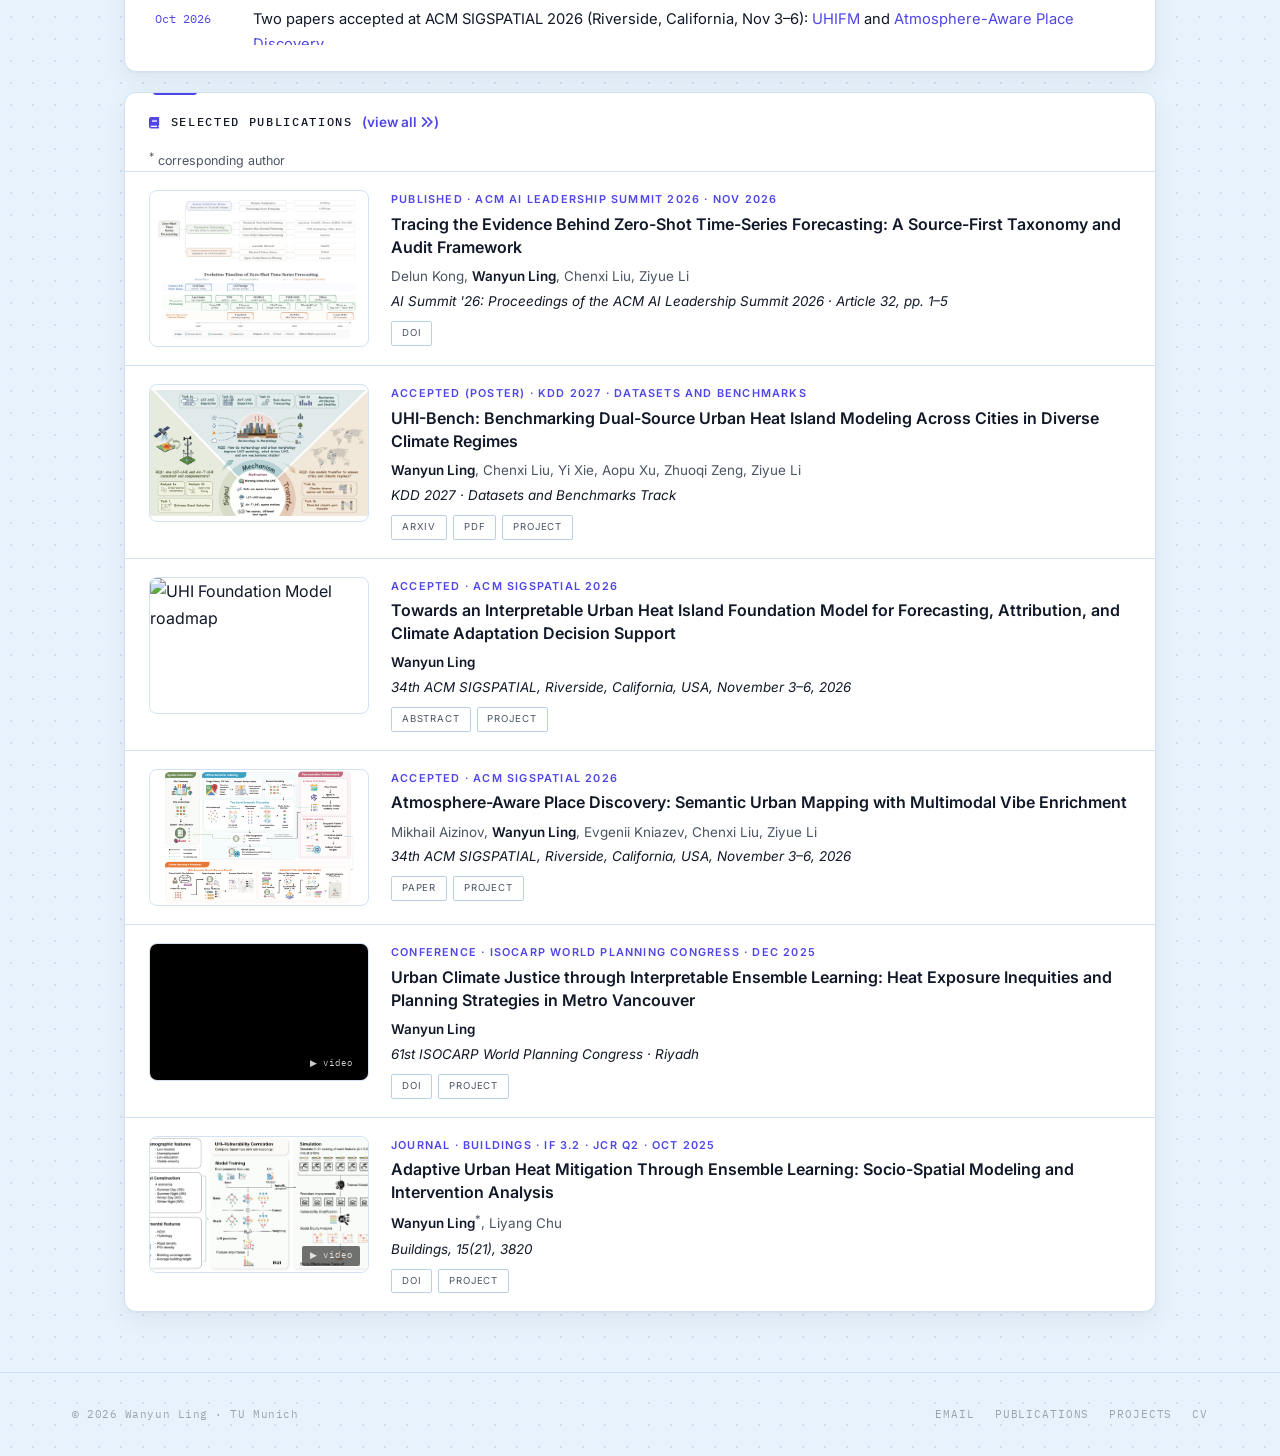
==== commit d2ab000b: "Simplify publications page; trim homepage wording - Publications: compact single-card list grouped b" ====
--- a/index.html
+++ b/index.html
@@ -123,7 +123,7 @@
   <section class="card-block">
     <h3 class="sub-title">Honors &amp; Awards</h3>
     <ul class="plain-list">
-      <li><span><strong>ACM SIGSPATIAL Travel Grant</strong> · to attend SIGSPATIAL 2026</span><em>Oct 2026</em></li>
+      <li><span><strong>ACM SIGSPATIAL Travel Grant</strong></span><em>Oct 2026</em></li>
       <li><span><strong>STIBET I Graduation Scholarship</strong> · RWTH Aachen University</span><em>Feb–Apr 2026</em></li>
       <li><span><strong>Outstanding Graduate Scholarship</strong> · Anhui Jianzhu University</span><em>2023</em></li>
       <li><span><strong>Third-Class Scholarship</strong> (consecutive) · Anhui Jianzhu University</span><em>2018–2023</em></li>
@@ -137,7 +137,7 @@
       <li><span class="when">Nov 2026</span><span>Our paper <a href="https://doi.org/10.1145/3806096.3844831" target="_blank" rel="noopener noreferrer"><em>Tracing the Evidence Behind Zero-Shot Time-Series Forecasting</em></a> was published in the Proceedings of the ACM AI Leadership Summit 2026 (AI Summit '26).</span></li>
       <li><span class="when">Nov 2026</span><span><a href="projects.html#uhi-bench">UHI-Bench</a> accepted as a poster at KDD 2027 (Datasets and Benchmarks Track).</span></li>
       <li><span class="when">Nov 2026</span><span>Our paper <em>Decoupling Perception from Description: Computation-Grounded Representation Alignment between Multivariate Time Series and Language</em> received the <span class="hl">Best Paper Award</span> at the MFMB Workshop on Multimodal and Foundation Models in Banking.</span></li>
-      <li><span class="when">Oct 2026</span><span>Received an <span class="hl">ACM SIGSPATIAL Travel Grant</span> to attend SIGSPATIAL 2026.</span></li>
+      <li><span class="when">Oct 2026</span><span>Received an <span class="hl">ACM SIGSPATIAL Travel Grant</span>.</span></li>
       <li><span class="when">Oct 2026</span><span>Two papers accepted at ACM SIGSPATIAL 2026 (Riverside, California, Nov 3–6): <a href="projects.html#uhifm">UHIFM</a> and <a href="projects.html#sigspatial">Atmosphere-Aware Place Discovery</a>.</span></li>
       <li><span class="when">Apr 2026</span><span>Started my PhD at the Technical University of Munich.</span></li>
       <li><span class="when">Dec 2025</span><span>Presented <a href="projects.html#isocarp">Urban Climate Justice through Interpretable ML</a> at the 61st ISOCARP World Planning Congress, Riyadh.</span></li>
--- a/css/style.css
+++ b/css/style.css
@@ -1499,8 +1499,30 @@
 .news-list .when { font-family: var(--font-mono); font-size: .74rem; color: var(--cyan); padding-top: 2px; }
 .news-list .hl { background: var(--cyan-dim); border-radius: 4px; padding: 0 4px; font-weight: 600; }
 
+/* ── Publications page (compact list) ── */
+.pubs-main { max-width: 860px; margin: 0 auto; padding: calc(var(--nav-h) + 2.5rem) 24px 40px; }
+.pubs-title { font-size: 2rem; font-weight: 700; letter-spacing: -.5px; margin-bottom: .25rem; }
+.pubs-note { font-size: .8rem; color: var(--text-sub); margin-bottom: 1.25rem; }
+.pubs-card { padding-top: 12px; }
+.pubs-year {
+  font-family: var(--font-mono); font-size: .75rem; font-weight: 500;
+  letter-spacing: .18em; color: var(--cyan);
+  margin: 1.4rem 0 .2rem; padding-bottom: .4rem; border-bottom: 1px solid var(--border);
+}
+.pubs-year:first-of-type { margin-top: .6rem; }
+.pl-item { padding: 12px 0 4px; }
+.pl-item h3 { font-size: .98rem; font-weight: 600; line-height: 1.45; margin-bottom: 3px; }
+.pl-item h3 a { color: var(--text); }
+.pl-item h3 a:hover { color: var(--cyan); }
+.pl-authors { font-size: .84rem; color: var(--text-sub); }
+.pl-authors strong { color: var(--text); font-weight: 600; }
+.pl-venue { font-size: .84rem; font-style: italic; color: var(--text-sub); margin-top: 1px; }
+.pl-links { font-style: normal; margin-left: 8px; }
+.pl-links a { font-size: .78rem; font-weight: 500; margin-right: 10px; }
+
 @media (max-width: 768px) {
   .grid-2 { grid-template-columns: 1fr; gap: 22px 0; }
+  .pubs-main { padding-left: 16px; padding-right: 16px; }
   .news-list li { grid-template-columns: 70px 1fr; gap: 10px; }
   .plain-list li, .tl-row { flex-direction: column; gap: 0; }
   .plain-list li { padding: 6px 0; }
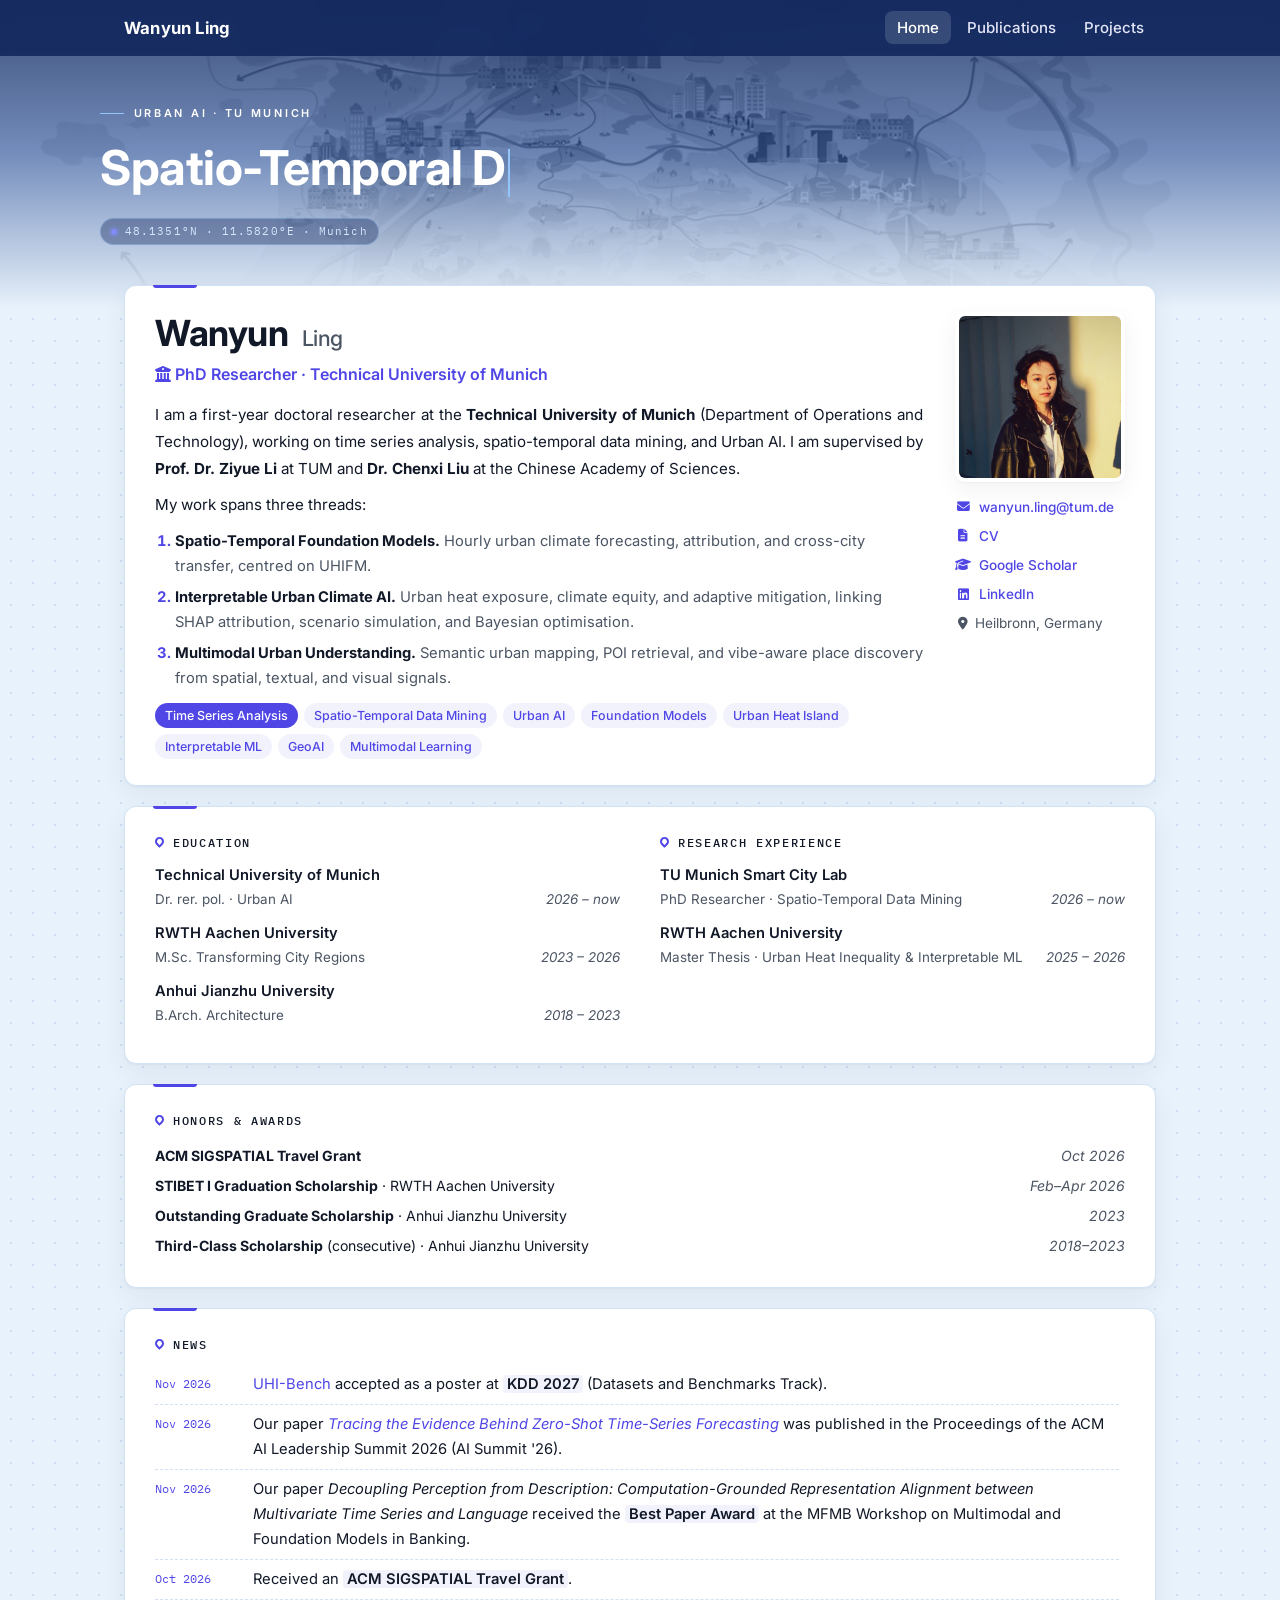
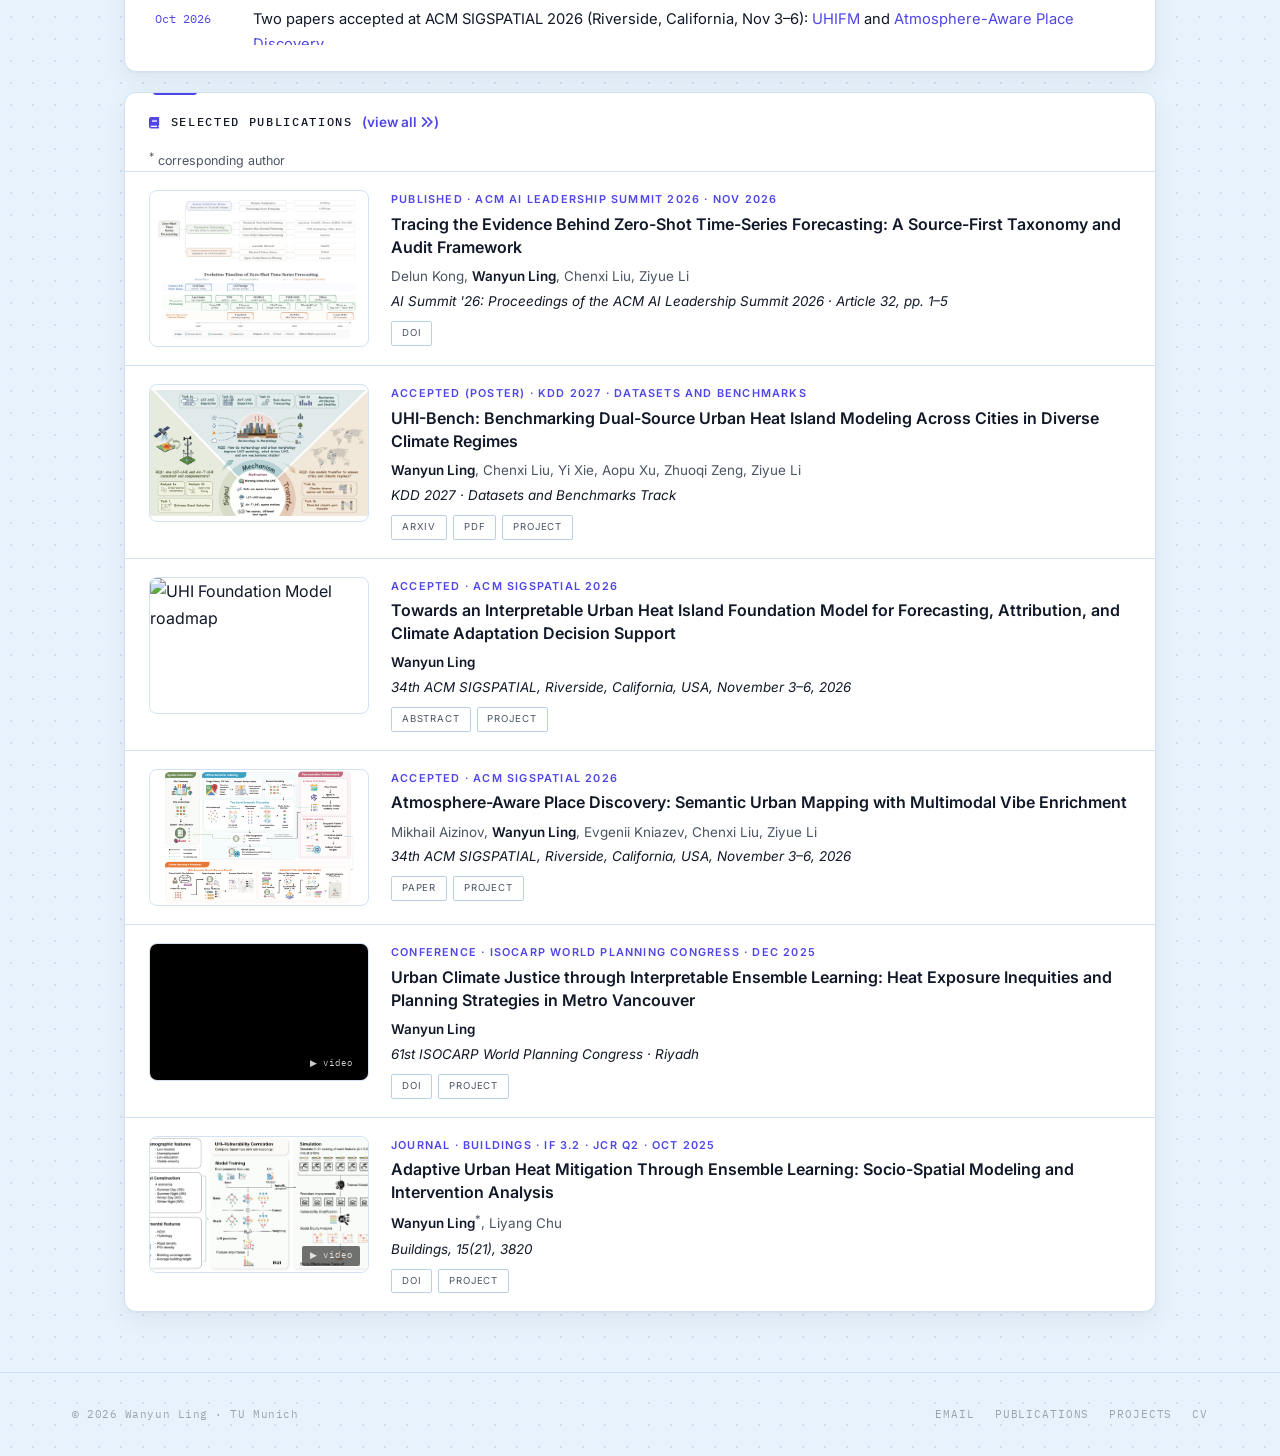
==== commit c3ba0556: "Pin KDD 2027 acceptance to the top of News and emphasize it Co-Authored-By: Claude Sonnet 5.5 <norep" ====
--- a/index.html
+++ b/index.html
@@ -134,8 +134,8 @@
   <section class="card-block" id="news">
     <h3 class="sub-title">News</h3>
     <ul class="news-list">
+      <li><span class="when">Nov 2026</span><span><a href="projects.html#uhi-bench">UHI-Bench</a> accepted as a poster at <span class="hl">KDD 2027</span> (Datasets and Benchmarks Track).</span></li>
       <li><span class="when">Nov 2026</span><span>Our paper <a href="https://doi.org/10.1145/3806096.3844831" target="_blank" rel="noopener noreferrer"><em>Tracing the Evidence Behind Zero-Shot Time-Series Forecasting</em></a> was published in the Proceedings of the ACM AI Leadership Summit 2026 (AI Summit '26).</span></li>
-      <li><span class="when">Nov 2026</span><span><a href="projects.html#uhi-bench">UHI-Bench</a> accepted as a poster at KDD 2027 (Datasets and Benchmarks Track).</span></li>
       <li><span class="when">Nov 2026</span><span>Our paper <em>Decoupling Perception from Description: Computation-Grounded Representation Alignment between Multivariate Time Series and Language</em> received the <span class="hl">Best Paper Award</span> at the MFMB Workshop on Multimodal and Foundation Models in Banking.</span></li>
       <li><span class="when">Oct 2026</span><span>Received an <span class="hl">ACM SIGSPATIAL Travel Grant</span>.</span></li>
       <li><span class="when">Oct 2026</span><span>Two papers accepted at ACM SIGSPATIAL 2026 (Riverside, California, Nov 3–6): <a href="projects.html#uhifm">UHIFM</a> and <a href="projects.html#sigspatial">Atmosphere-Aware Place Discovery</a>.</span></li>
--- a/css/style.css
+++ b/css/style.css
@@ -1503,22 +1503,63 @@
 .pubs-main { max-width: 860px; margin: 0 auto; padding: calc(var(--nav-h) + 2.5rem) 24px 40px; }
 .pubs-title { font-size: 2rem; font-weight: 700; letter-spacing: -.5px; margin-bottom: .25rem; }
 .pubs-note { font-size: .8rem; color: var(--text-sub); margin-bottom: 1.25rem; }
-.pubs-card { padding-top: 12px; }
-.pubs-year {
-  font-family: var(--font-mono); font-size: .75rem; font-weight: 500;
-  letter-spacing: .18em; color: var(--cyan);
-  margin: 1.4rem 0 .2rem; padding-bottom: .4rem; border-bottom: 1px solid var(--border);
-}
-.pubs-year:first-of-type { margin-top: .6rem; }
-.pl-item { padding: 12px 0 4px; }
-.pl-item h3 { font-size: .98rem; font-weight: 600; line-height: 1.45; margin-bottom: 3px; }
-.pl-item h3 a { color: var(--text); }
-.pl-item h3 a:hover { color: var(--cyan); }
-.pl-authors { font-size: .84rem; color: var(--text-sub); }
-.pl-authors strong { color: var(--text); font-weight: 600; }
-.pl-venue { font-size: .84rem; font-style: italic; color: var(--text-sub); margin-top: 1px; }
-.pl-links { font-style: normal; margin-left: 8px; }
-.pl-links a { font-size: .78rem; font-weight: 500; margin-right: 10px; }
+.pubs-main { max-width: 980px; }
+
+/* Year filter chips */
+.pub-filters { display: flex; align-items: center; flex-wrap: wrap; gap: .5rem; margin: 0 0 1.1rem; }
+.pub-filters__label { margin-right: .2rem; color: var(--text-sub); font-size: .88rem; font-weight: 600; }
+.pub-filter {
+  padding: .36rem .8rem; border: 1px solid var(--border2); border-radius: 999px;
+  background: #fff; color: var(--text-sub); cursor: pointer;
+  font: 600 .85rem/1 var(--font-body);
+  transition: background-color .15s, border-color .15s, color .15s, transform .15s;
+}
+.pub-filter:hover { border-color: var(--cyan); color: var(--cyan); transform: translateY(-1px); }
+.pub-filter.is-active { border-color: var(--cyan); background: var(--cyan); color: #fff; }
+
+/* Paper rows: image left, text right */
+.paper-list { padding: 0 28px; }
+.paper-box {
+  display: grid; grid-template-columns: 260px 1fr; gap: 26px; align-items: center;
+  padding: 24px 0; border-bottom: 1px solid var(--border);
+}
+.paper-box:last-child { border-bottom: 0; }
+.paper-box[hidden] { display: none; }
+.paper-box-image {
+  position: relative; background: #fff; border: 1px solid var(--border);
+  border-radius: 8px; overflow: hidden; box-shadow: 2px 3px 8px rgba(30, 60, 120, .12);
+}
+.paper-box-image img { width: 100%; height: auto; display: block; object-fit: contain; }
+.paper-box-image.stack { padding: 6px; display: flex; flex-direction: column; gap: 4px; }
+.paper-box-image .badge {
+  position: absolute; top: 8px; left: 8px; z-index: 2;
+  font: 600 .64rem/1 var(--font-body); letter-spacing: .04em; text-transform: uppercase;
+  background: var(--cyan); color: #fff; padding: 4px 8px; border-radius: 4px;
+}
+.thumb-placeholder {
+  aspect-ratio: 16 / 10; display: flex; align-items: center; justify-content: center; text-align: center;
+  background: linear-gradient(135deg, #e6efff, #c9dcf8); color: var(--cyan);
+  font: 600 .95rem/1.35 var(--font-head); padding: 1rem;
+}
+.paper-title { display: block; font-size: 1.02rem; font-weight: 600; line-height: 1.45; color: var(--text); margin-bottom: 6px; }
+.paper-title:hover { color: var(--cyan); }
+.paper-authors { font-size: .88rem; color: var(--text-sub); }
+.paper-authors strong { color: var(--text); font-weight: 600; }
+.paper-venue { font-size: .86rem; font-style: italic; color: var(--text-sub); margin-top: 3px; }
+.paper-links { display: flex; flex-wrap: wrap; gap: 8px; margin-top: 12px; }
+.paper-link {
+  font: 600 .74rem/1 var(--font-body); padding: 6px 12px; border-radius: 6px;
+  border: 1px solid transparent; transition: filter .15s, transform .15s;
+}
+.paper-link:hover { filter: brightness(.95); transform: translateY(-1px); }
+.link-paper   { background: #e8ecff; color: #3730a3; }
+.link-doi     { background: #dff1fb; color: #0b5d86; }
+.link-project { background: #fff; color: var(--text-sub); border-color: var(--border2); }
+
+@media (max-width: 720px) {
+  .paper-list { padding: 0 18px; }
+  .paper-box { grid-template-columns: 1fr; gap: 14px; }
+}
 
 @media (max-width: 768px) {
   .grid-2 { grid-template-columns: 1fr; gap: 22px 0; }
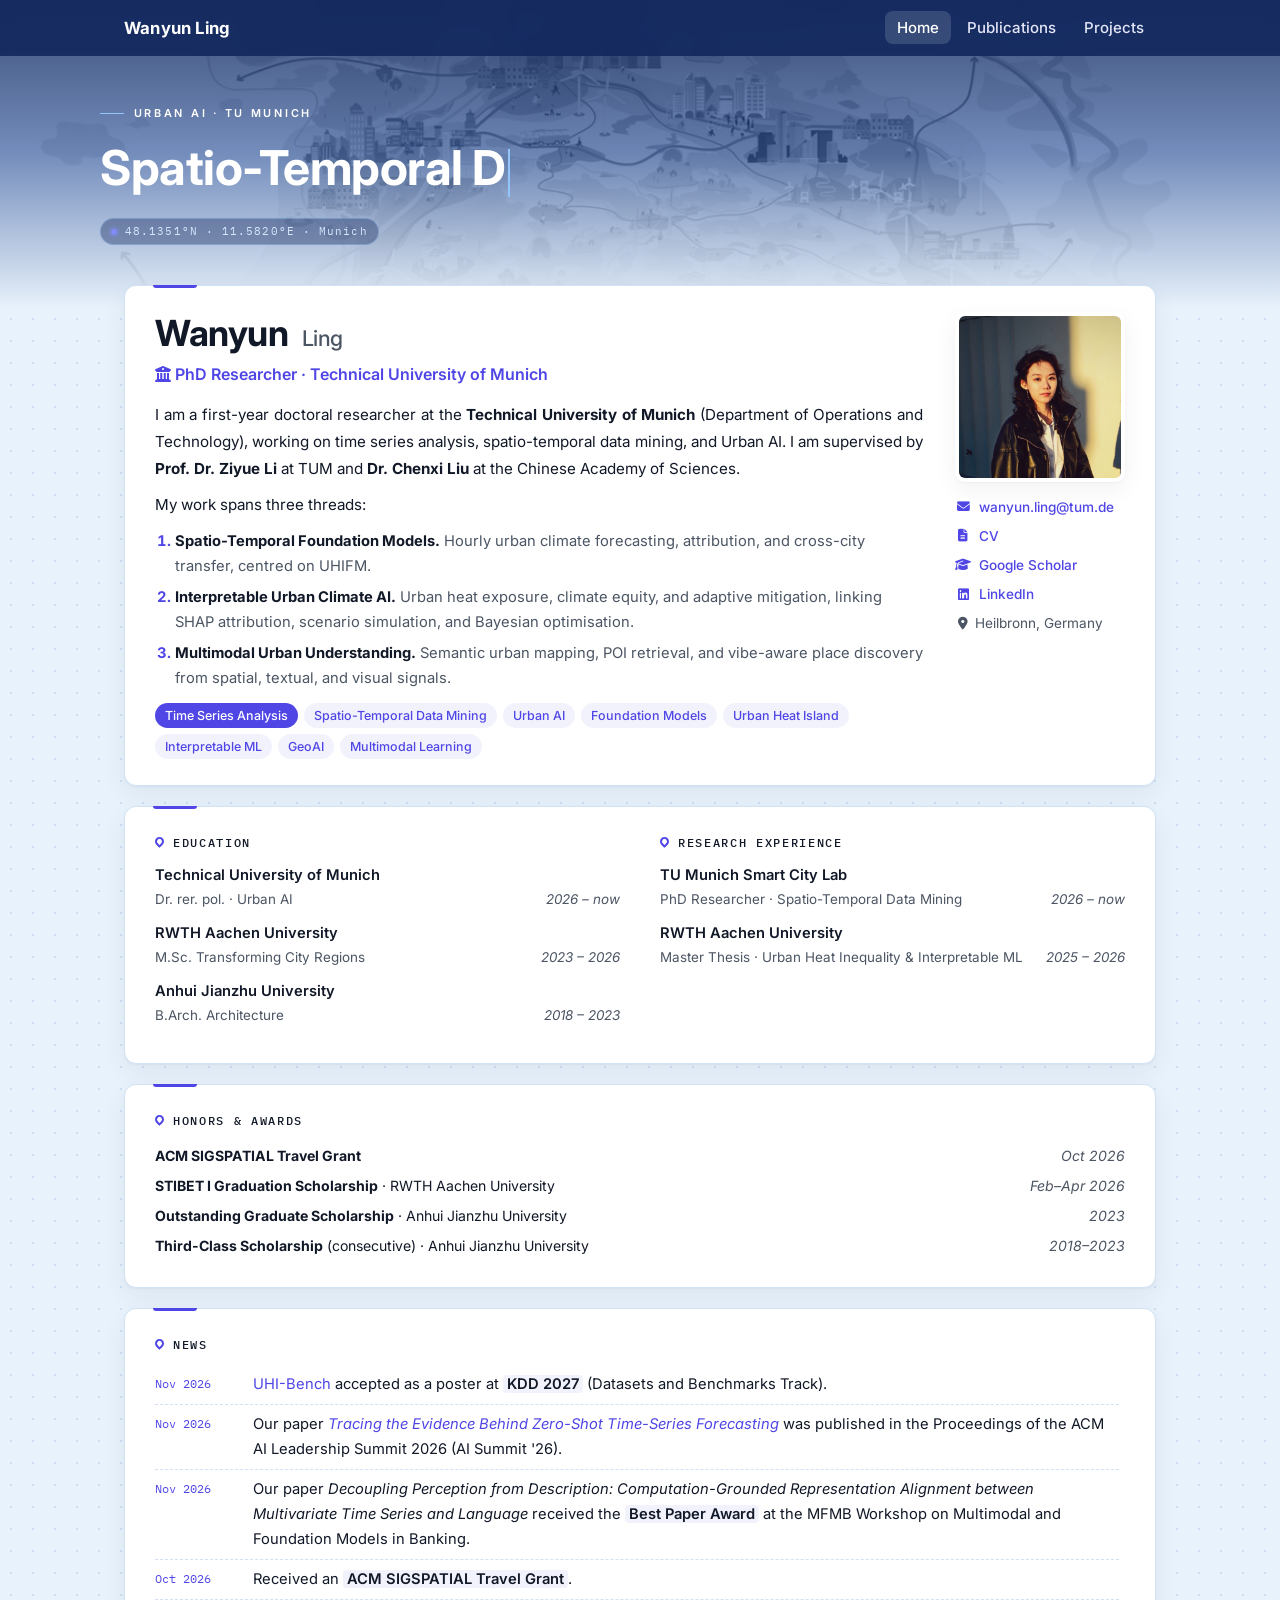
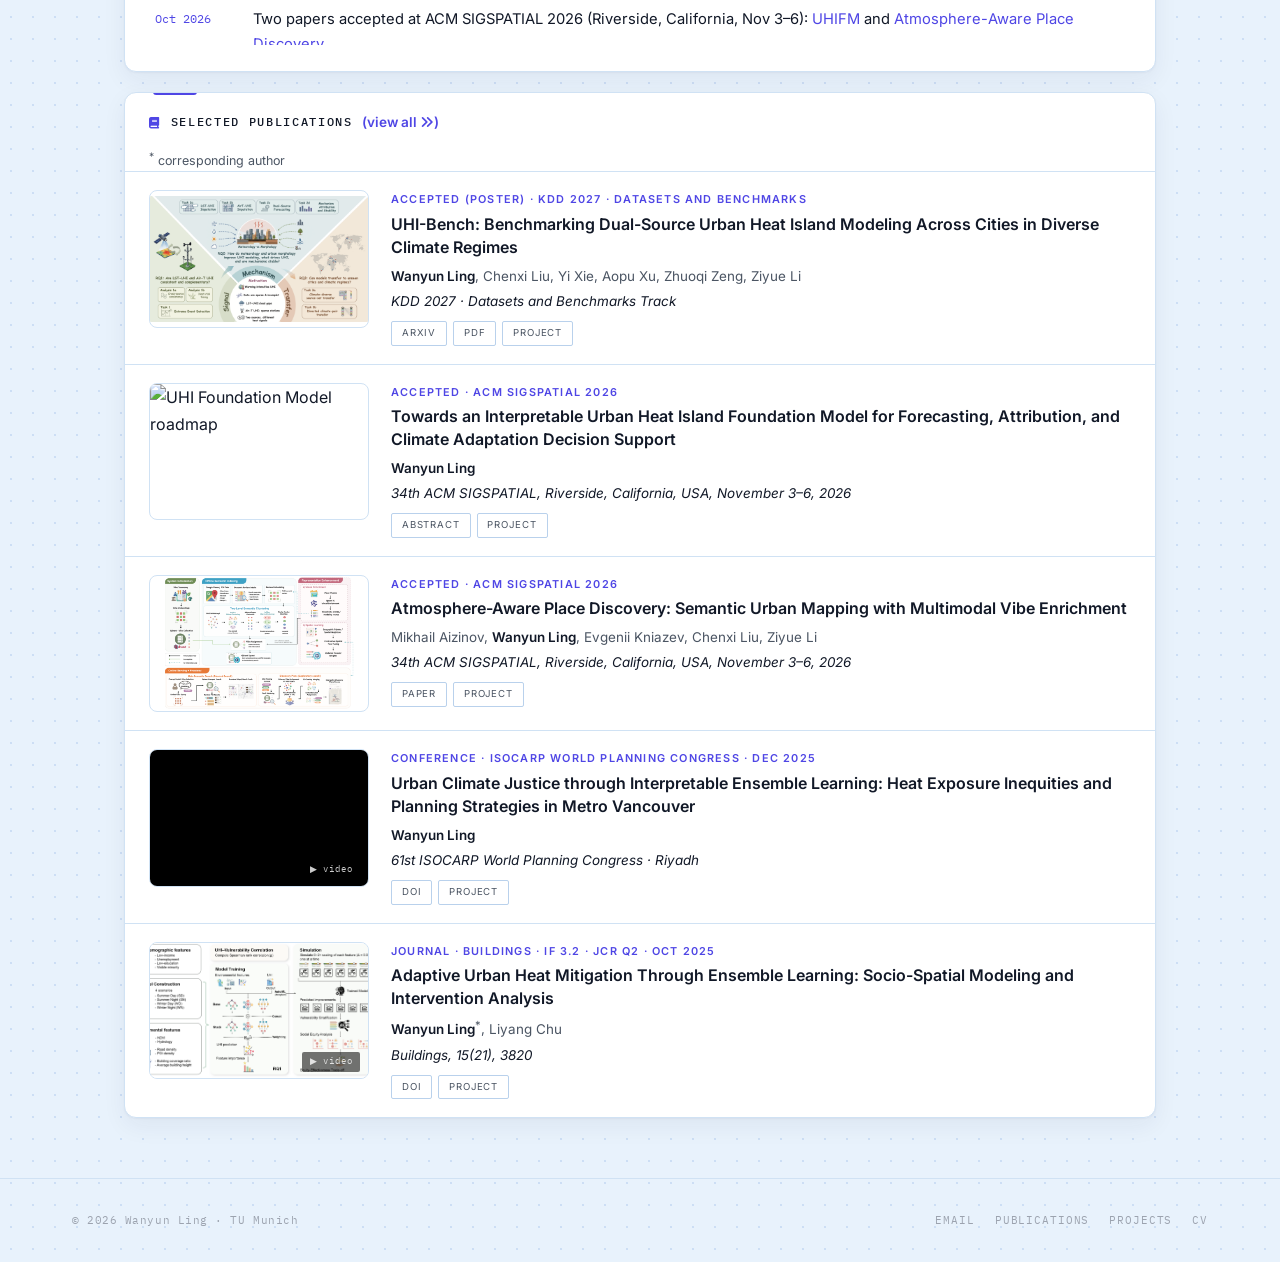
==== commit cba11bde: "Remove AI Summit '26 paper from the homepage publications list The paper stays on the Publications p" ====
--- a/index.html
+++ b/index.html
@@ -151,22 +151,6 @@
       <a class="more" href="publications.html">(view all <i class="fa-solid fa-angles-right"></i>)</a>
     </div>
     <p class="footnote-small"><sup>*</sup> corresponding author</p>
-
-    <div class="row-item">
-      <div class="row-thumb stack">
-        <img src="assets/img/zeroshot-fig1.png" alt="Figure 1: source-first taxonomy of zero-shot time-series forecasting" loading="lazy" />
-        <img src="assets/img/zeroshot-fig2.png" alt="Figure 2: evolution timeline of zero-shot time-series forecasting" loading="lazy" />
-      </div>
-      <div class="row-body">
-        <div class="row-kicker">Published · ACM AI Leadership Summit 2026 · Nov 2026</div>
-        <h3><a href="https://doi.org/10.1145/3806096.3844831" target="_blank" rel="noopener noreferrer">Tracing the Evidence Behind Zero-Shot Time-Series Forecasting: A Source-First Taxonomy and Audit Framework</a></h3>
-        <div class="row-authors">Delun Kong, <strong>Wanyun Ling</strong>, Chenxi Liu, Ziyue Li</div>
-        <div class="row-venue">AI Summit '26: Proceedings of the ACM AI Leadership Summit 2026 · Article 32, pp. 1–5</div>
-        <div class="row-links">
-          <a href="https://doi.org/10.1145/3806096.3844831" class="pub-link" target="_blank" rel="noopener noreferrer">DOI</a>
-        </div>
-      </div>
-    </div>
 
     <div class="row-item">
       <div class="row-thumb"><img src="project/uhi-bench/benchmark-overview.png" alt="UHI-Bench framework" width="4992" height="2879" loading="lazy" decoding="async" /></div>
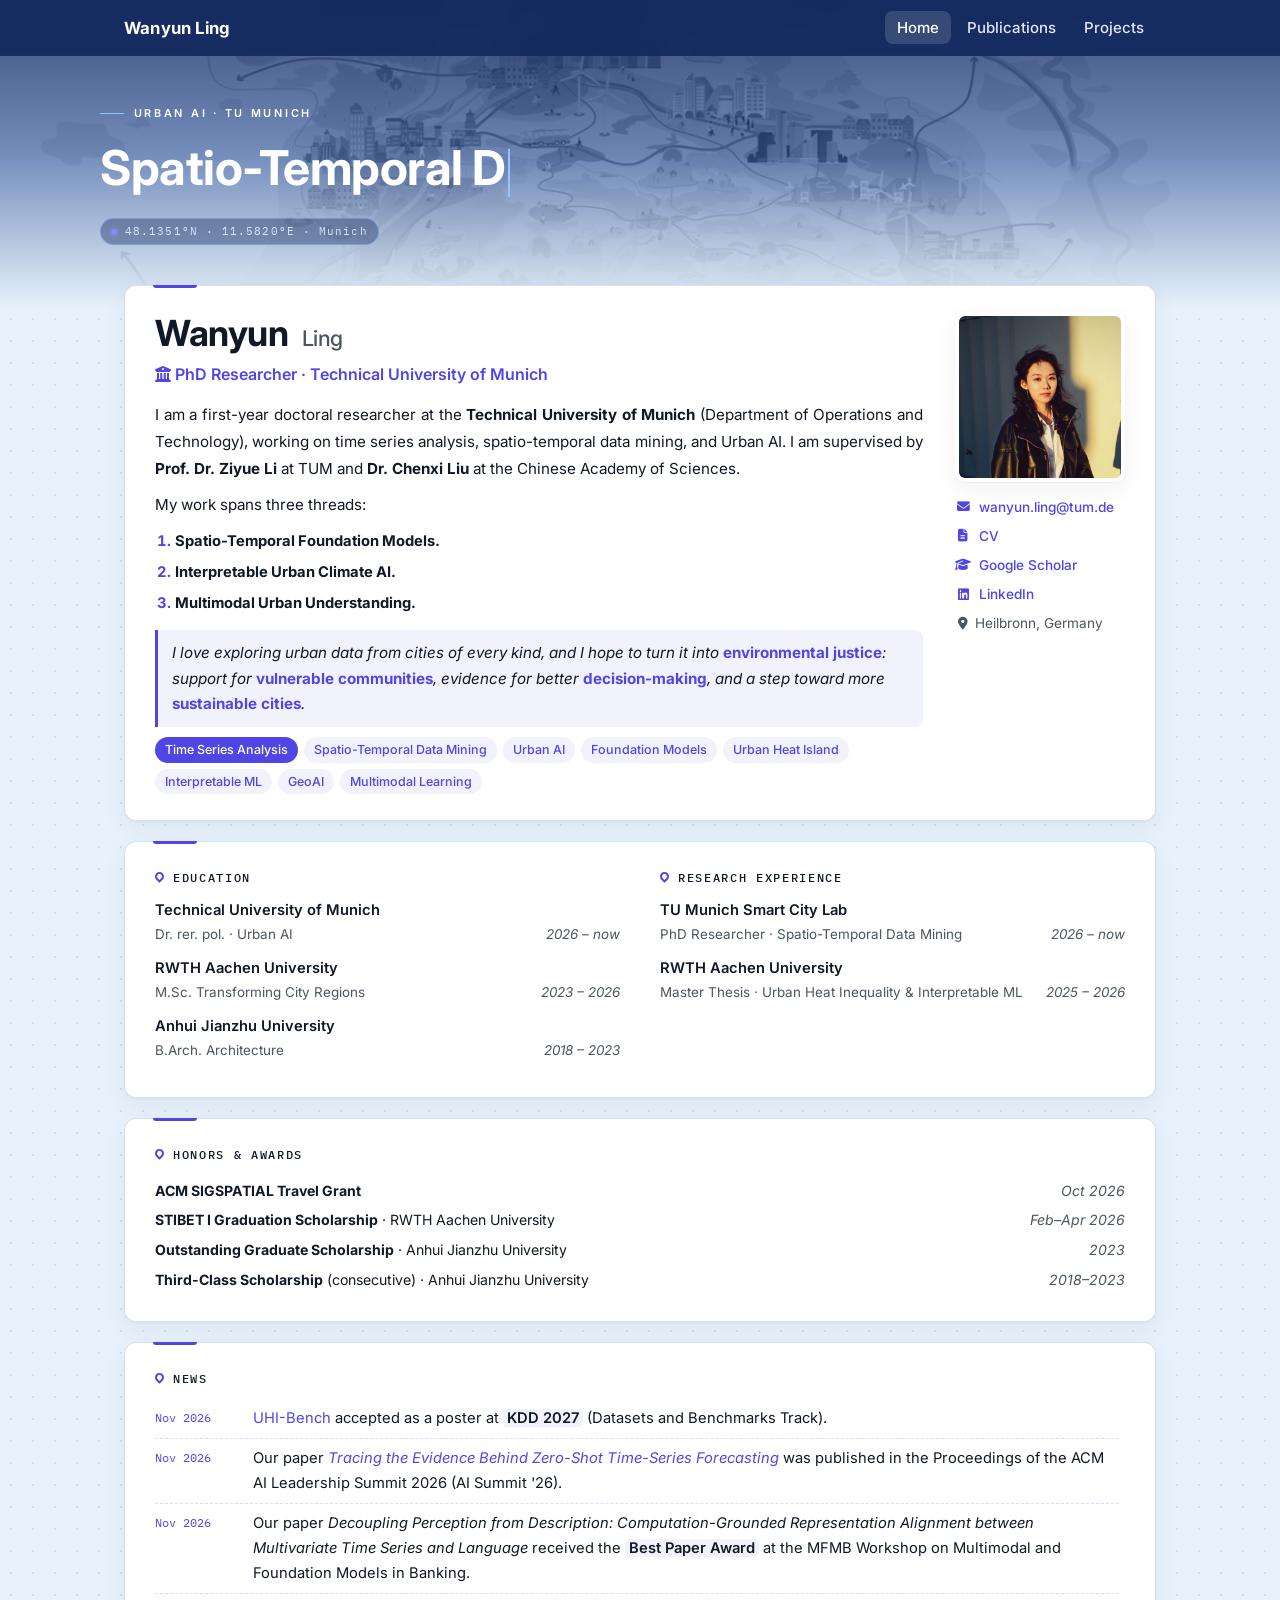
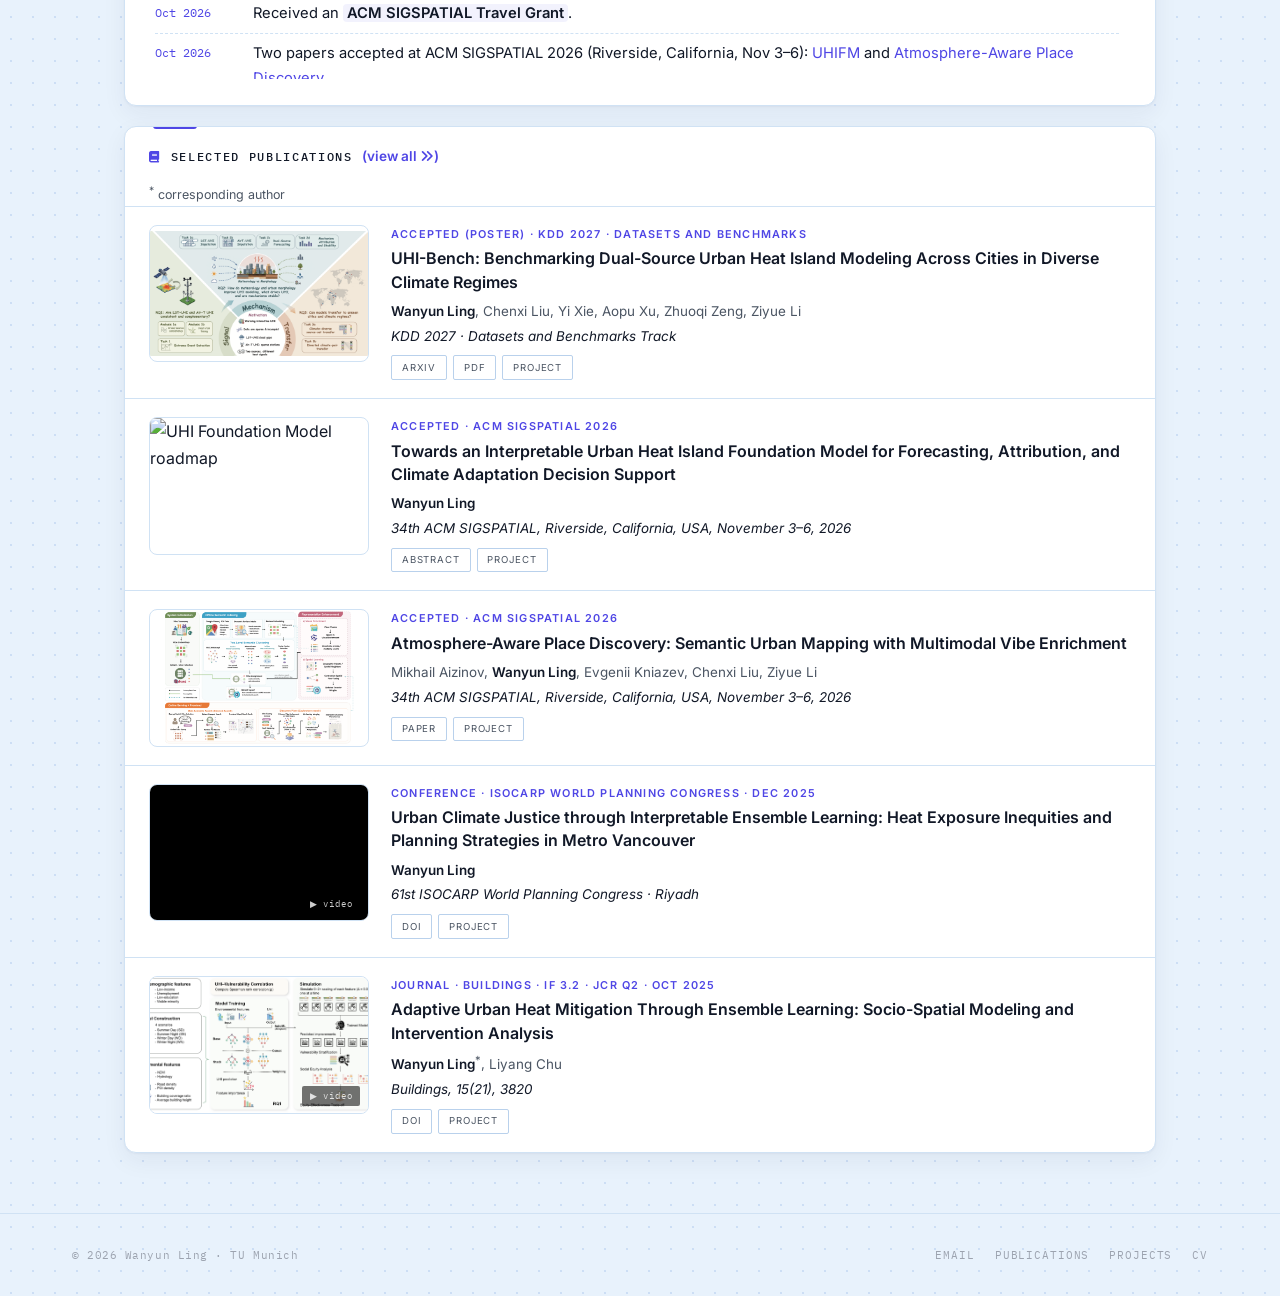
==== commit 52ec0c65: "Homepage: drop thread descriptions, add personal slogan Keep only the three research-thread titles a" ====
--- a/index.html
+++ b/index.html
@@ -57,10 +57,15 @@
         My work spans three threads:
       </p>
       <ol class="focus-list">
-        <li><strong>Spatio-Temporal Foundation Models.</strong> <span>Hourly urban climate forecasting, attribution, and cross-city transfer, centred on UHIFM.</span></li>
-        <li><strong>Interpretable Urban Climate AI.</strong> <span>Urban heat exposure, climate equity, and adaptive mitigation, linking SHAP attribution, scenario simulation, and Bayesian optimisation.</span></li>
-        <li><strong>Multimodal Urban Understanding.</strong> <span>Semantic urban mapping, POI retrieval, and vibe-aware place discovery from spatial, textual, and visual signals.</span></li>
+        <li><strong>Spatio-Temporal Foundation Models.</strong></li>
+        <li><strong>Interpretable Urban Climate AI.</strong></li>
+        <li><strong>Multimodal Urban Understanding.</strong></li>
       </ol>
+      <p class="slogan">
+        I love exploring urban data from cities of every kind, and I hope to turn it into
+        <strong>environmental justice</strong>: support for <strong>vulnerable communities</strong>,
+        evidence for better <strong>decision-making</strong>, and a step toward more <strong>sustainable cities</strong>.
+      </p>
       <div class="chips-row">
         <span class="pill accent">Time Series Analysis</span>
         <span class="pill">Spatio-Temporal Data Mining</span>
--- a/css/style.css
+++ b/css/style.css
@@ -1376,6 +1376,13 @@
 .focus-list li { margin-bottom: 6px; }
 .focus-list li::marker { font-weight: 700; color: var(--cyan); }
 .focus-list span { color: var(--text-sub); }
+.about-card p.slogan {
+  margin: 14px 0 6px; padding: 10px 14px;
+  border-left: 3px solid var(--cyan); background: var(--cyan-dim);
+  border-radius: 0 8px 8px 0;
+  font-style: italic; text-align: left; line-height: 1.7;
+}
+.about-card p.slogan strong { font-style: normal; color: var(--cyan); }
 .chips-row { display: flex; flex-wrap: wrap; gap: 6px; margin-top: 10px; }
 .pill {
   font-size: .78rem; font-weight: 500; color: var(--cyan);
@@ -1556,6 +1563,16 @@
 .link-doi     { background: #dff1fb; color: #0b5d86; }
 .link-project { background: #fff; color: var(--text-sub); border-color: var(--border2); }
 
+/* Text-only rows (no figure): a few compact lines */
+.paper-box.text-only { grid-template-columns: 1fr; gap: 0; padding: 16px 0; }
+.paper-box.text-only .paper-title { font-size: .98rem; margin-bottom: 3px; }
+.paper-box.text-only .paper-links { margin-top: 8px; }
+.paper-tag {
+  display: inline-block; margin-bottom: 4px;
+  font: 600 .64rem/1 var(--font-body); letter-spacing: .06em; text-transform: uppercase;
+  color: var(--cyan);
+}
+
 @media (max-width: 720px) {
   .paper-list { padding: 0 18px; }
   .paper-box { grid-template-columns: 1fr; gap: 14px; }
@@ -1564,6 +1581,7 @@
 @media (max-width: 768px) {
   .grid-2 { grid-template-columns: 1fr; gap: 22px 0; }
   .pubs-main { padding-left: 16px; padding-right: 16px; }
+  .about-card p { text-align: left; }
   .news-list li { grid-template-columns: 70px 1fr; gap: 10px; }
   .plain-list li, .tl-row { flex-direction: column; gap: 0; }
   .plain-list li { padding: 6px 0; }
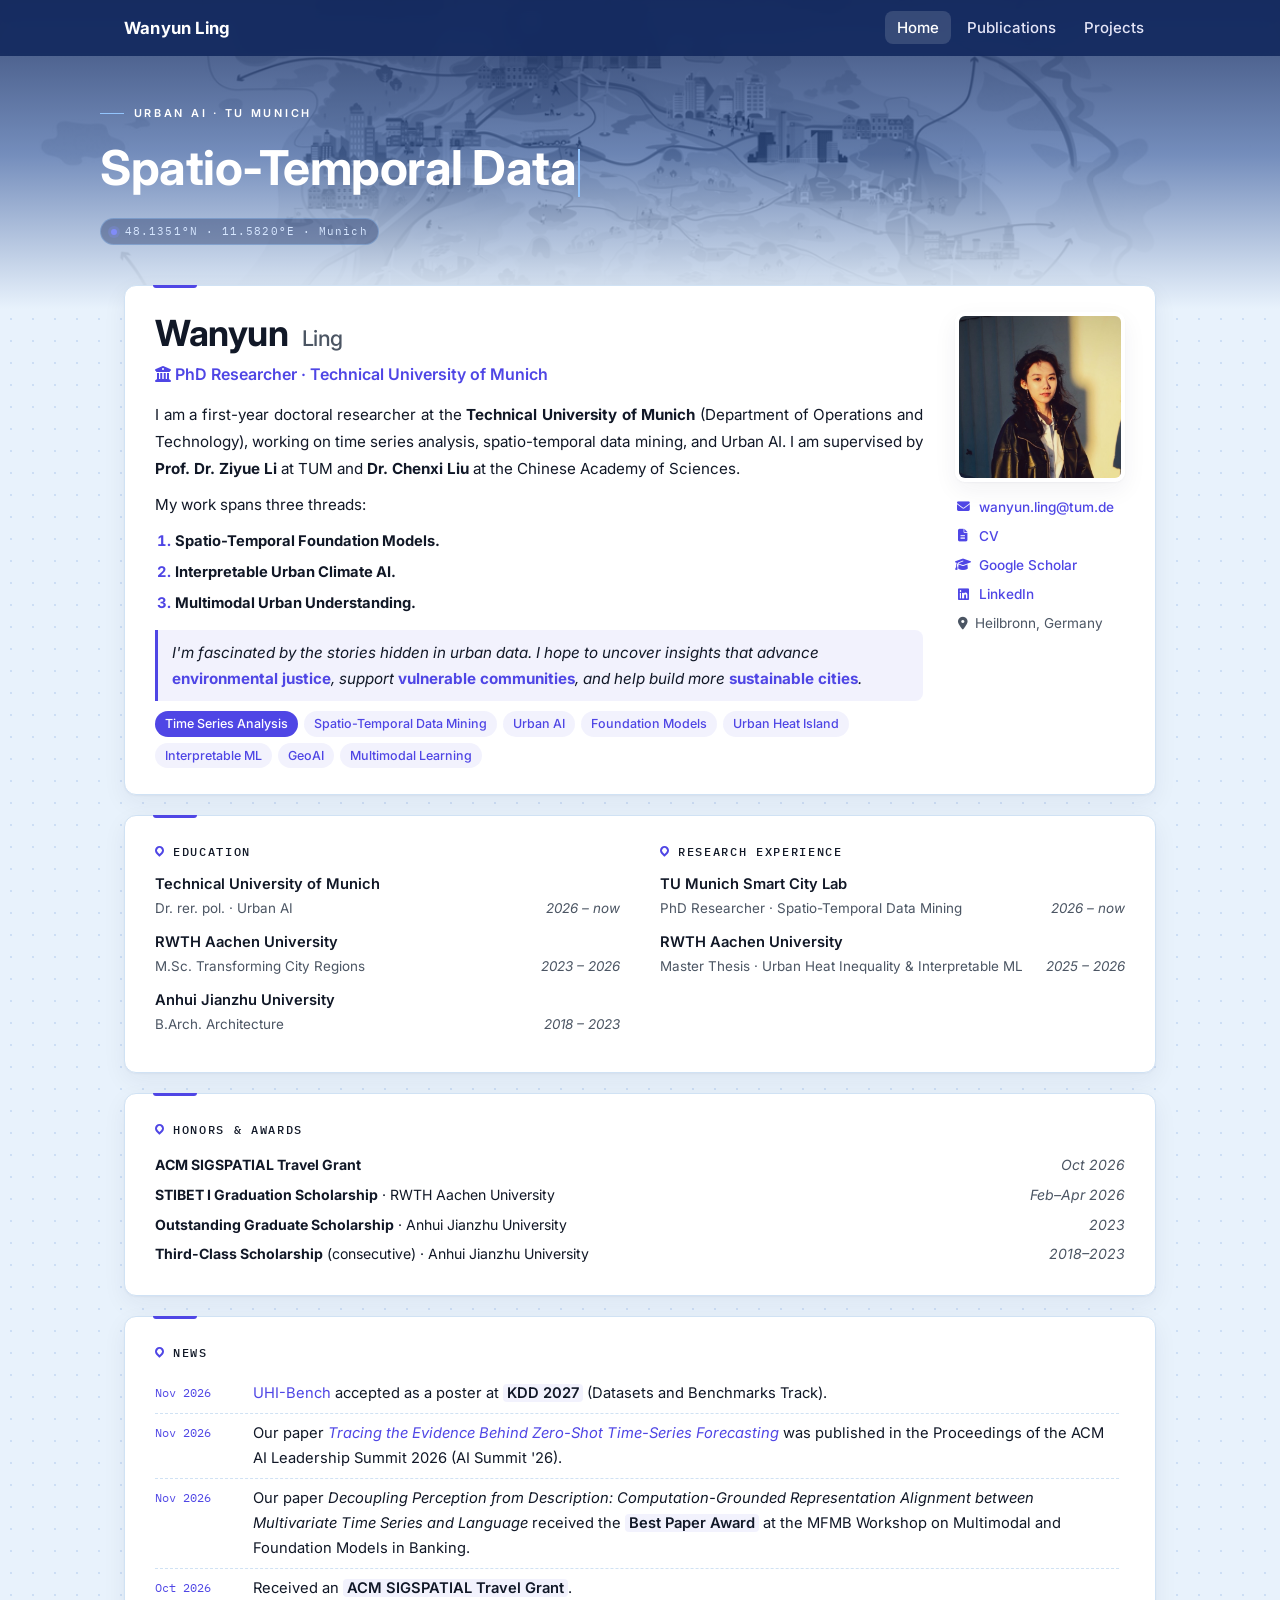
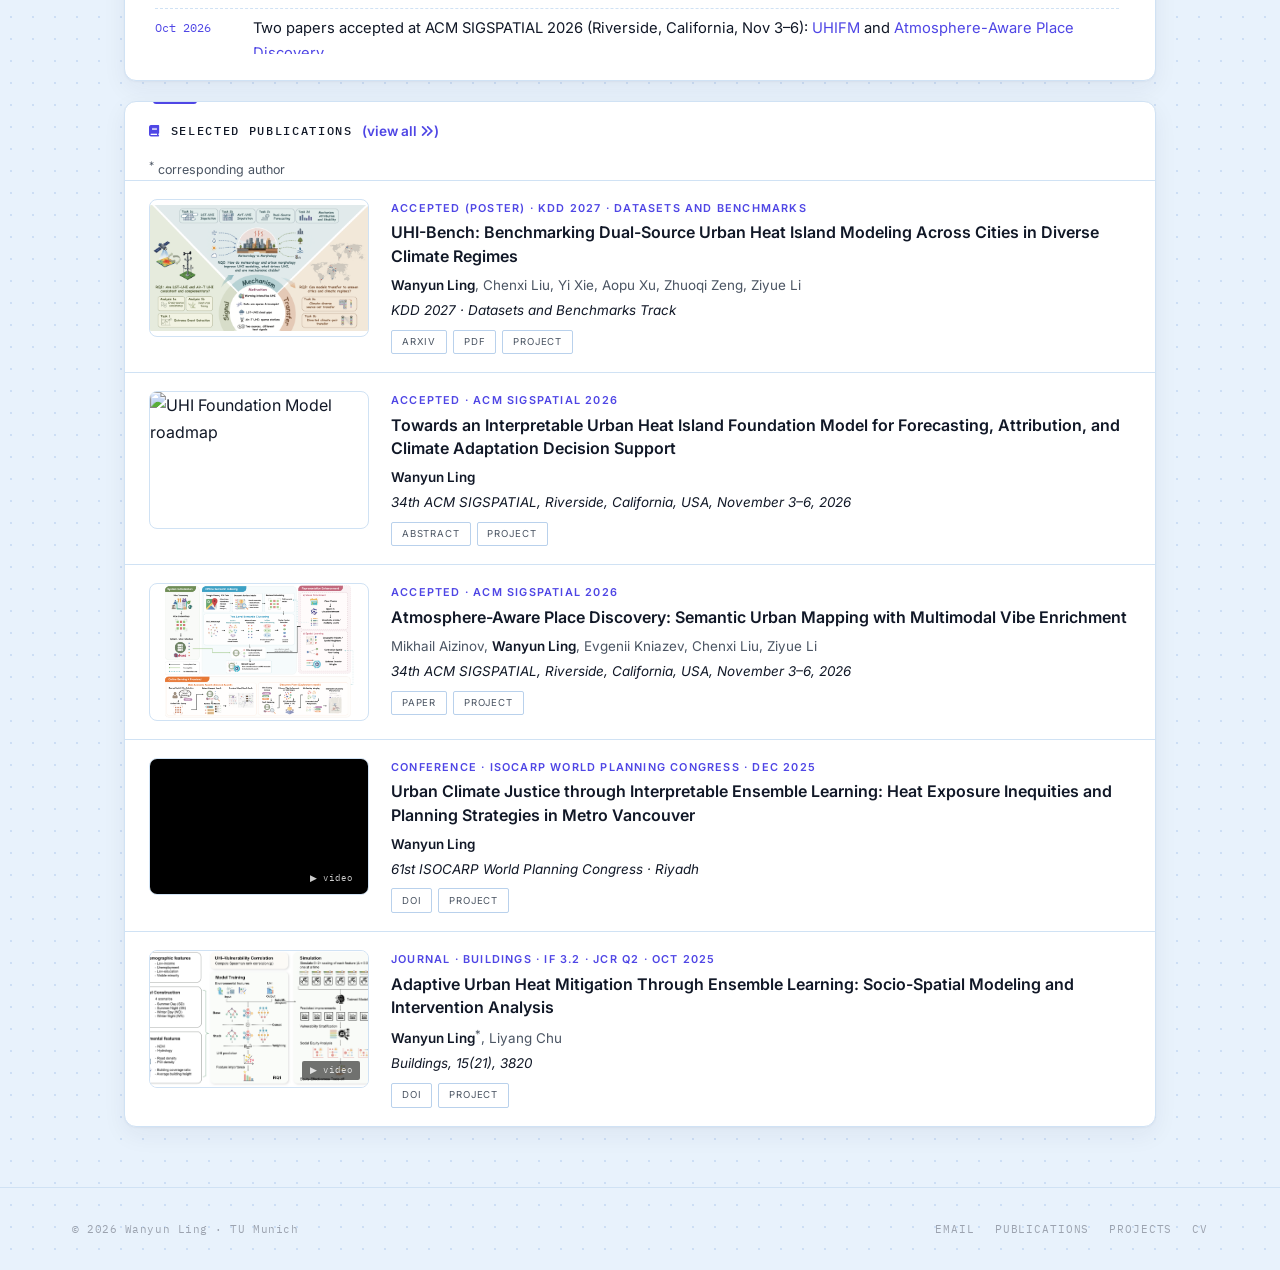
==== commit 95587b82: "Homepage: reword slogan Shorter slogan about stories in urban data, environmental justice, vulnerabl" ====
--- a/index.html
+++ b/index.html
@@ -62,9 +62,9 @@
         <li><strong>Multimodal Urban Understanding.</strong></li>
       </ol>
       <p class="slogan">
-        I love exploring urban data from cities of every kind, and I hope to turn it into
-        <strong>environmental justice</strong>: support for <strong>vulnerable communities</strong>,
-        evidence for better <strong>decision-making</strong>, and a step toward more <strong>sustainable cities</strong>.
+        I'm fascinated by the stories hidden in urban data. I hope to uncover insights that advance
+        <strong>environmental justice</strong>, support <strong>vulnerable communities</strong>,
+        and help build more <strong>sustainable cities</strong>.
       </p>
       <div class="chips-row">
         <span class="pill accent">Time Series Analysis</span>
